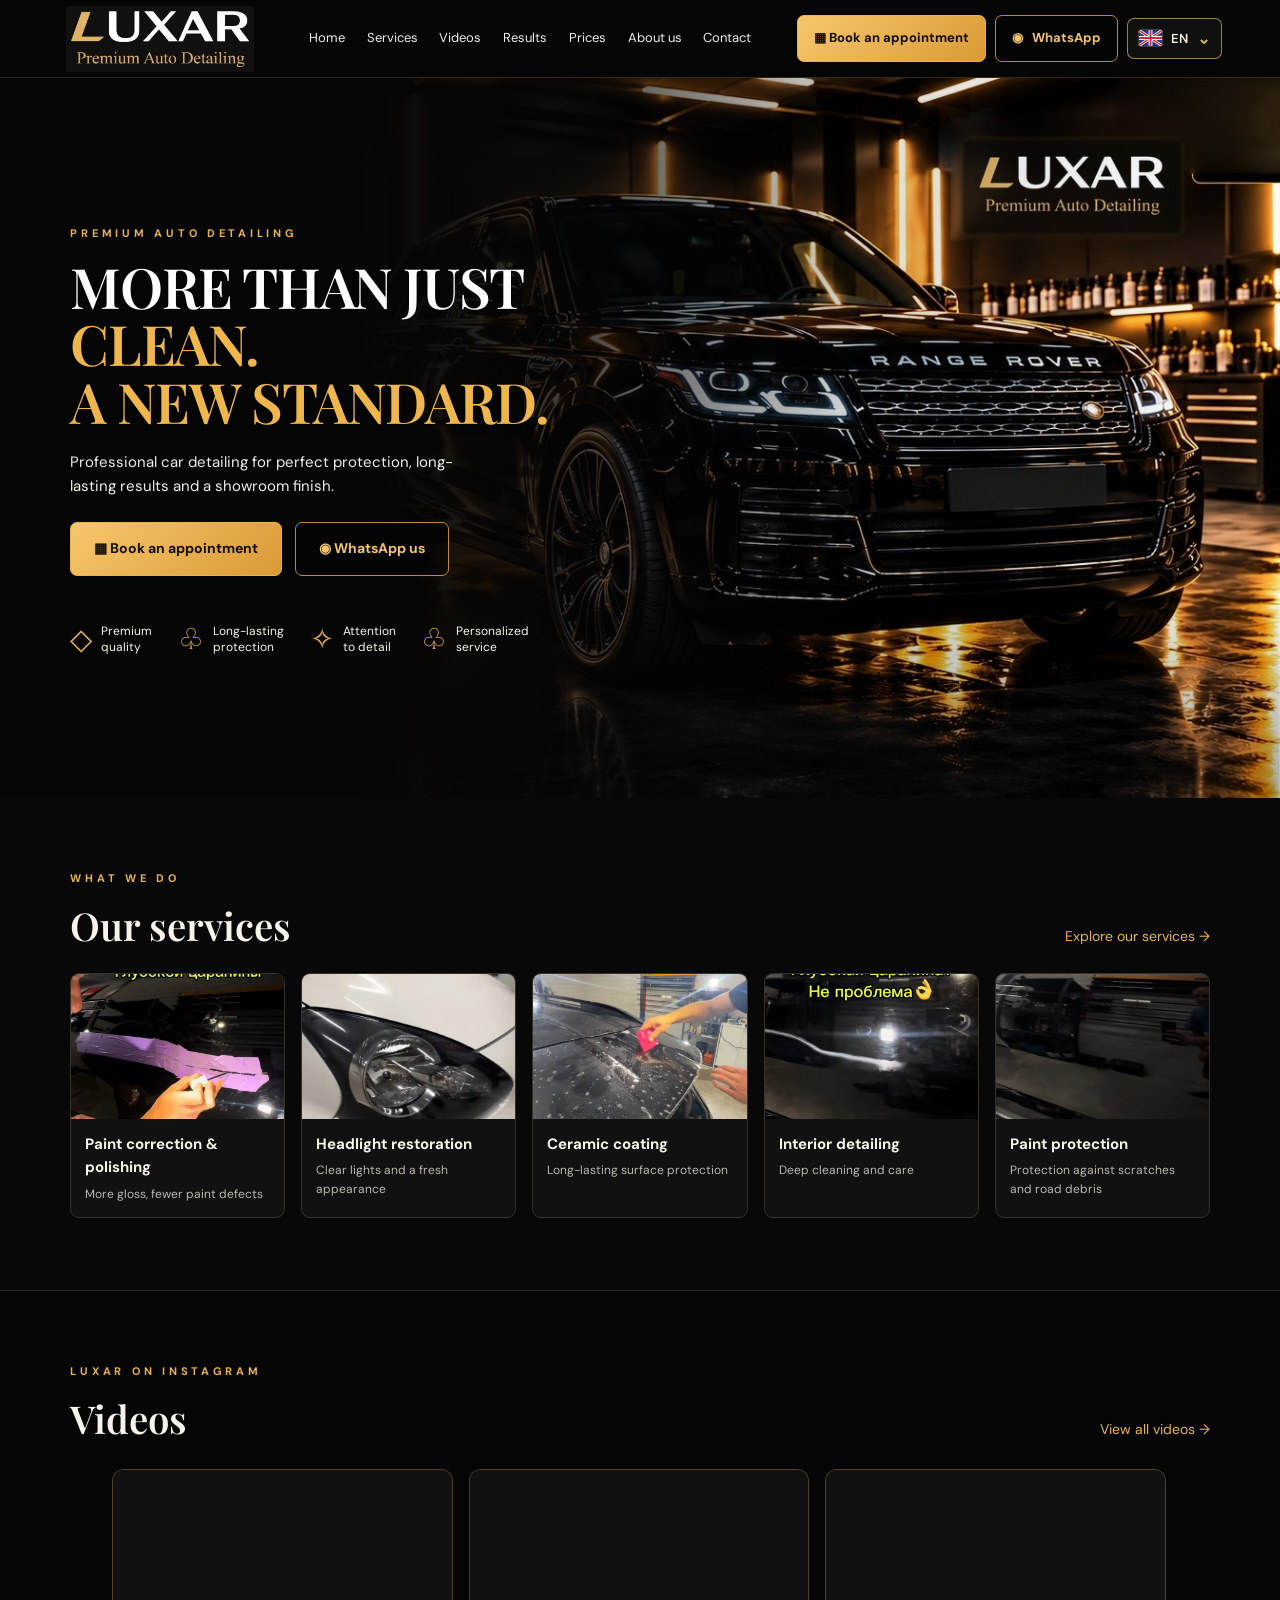
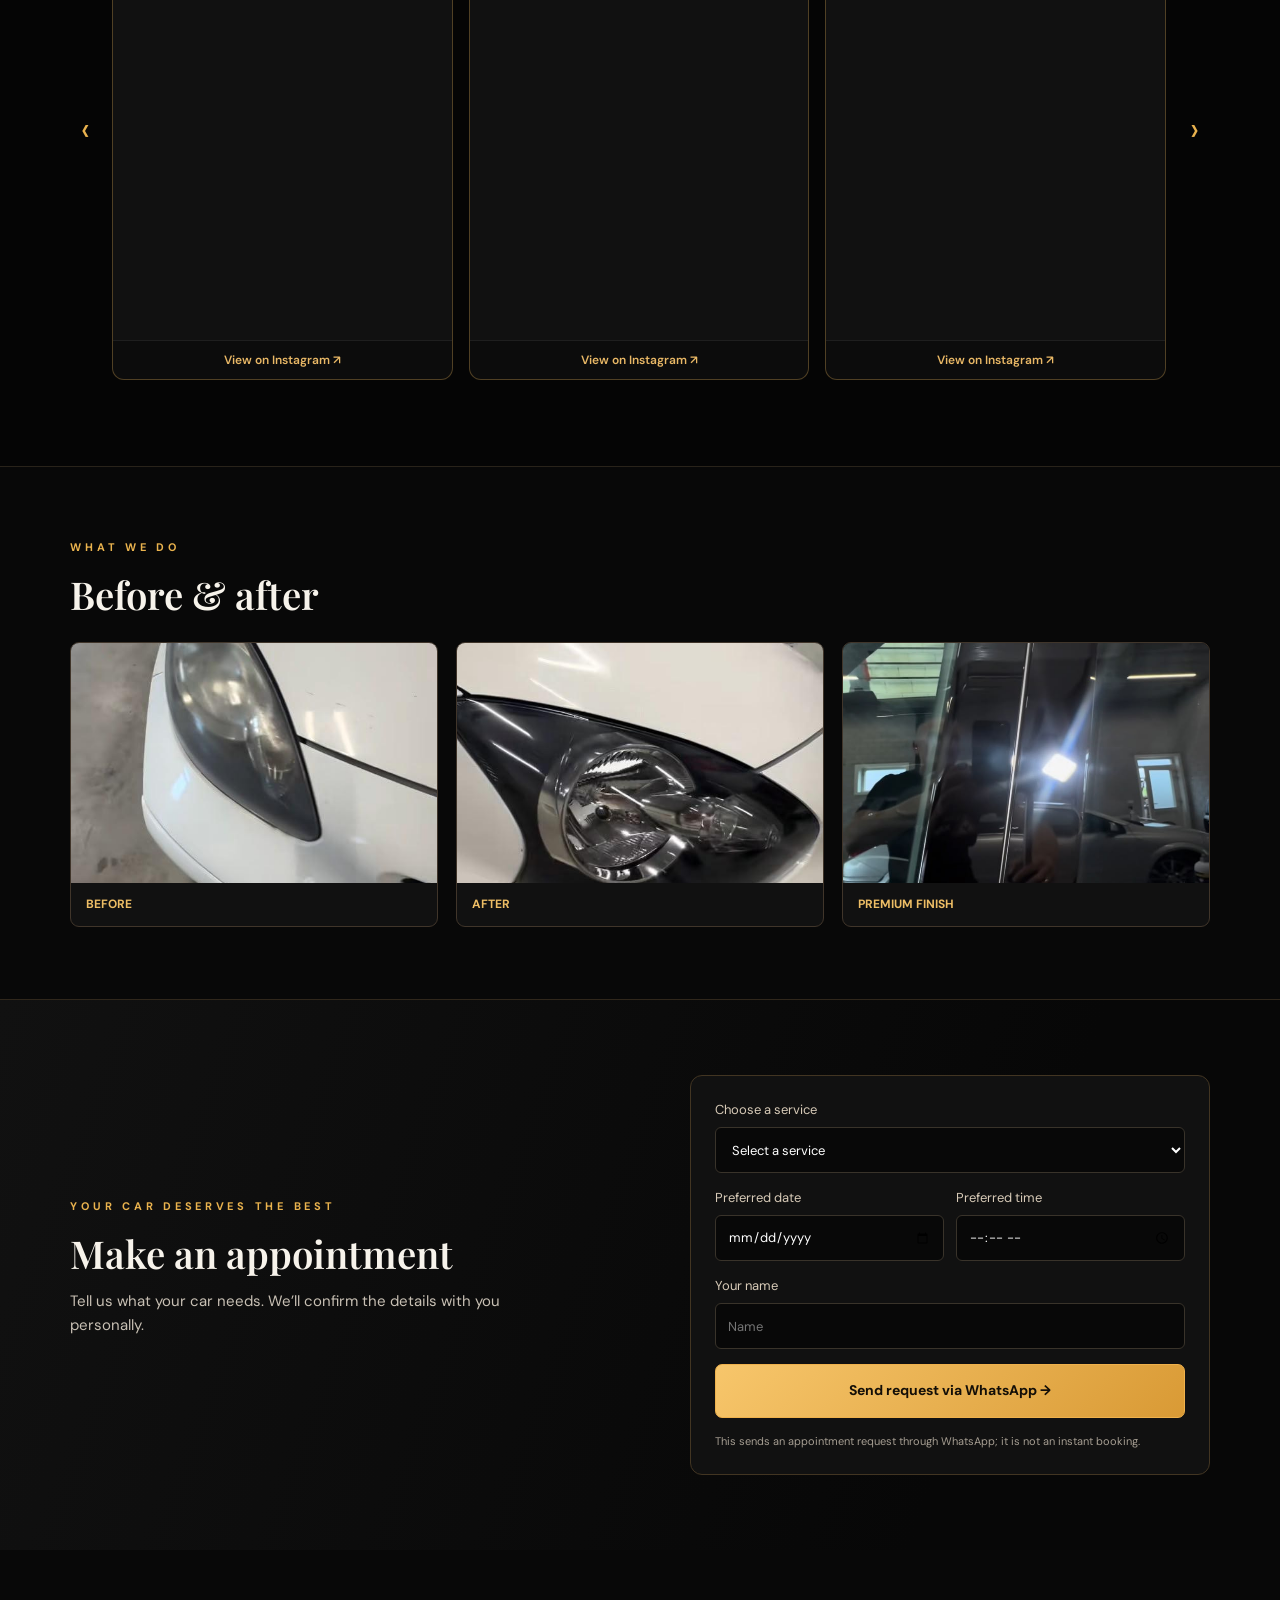
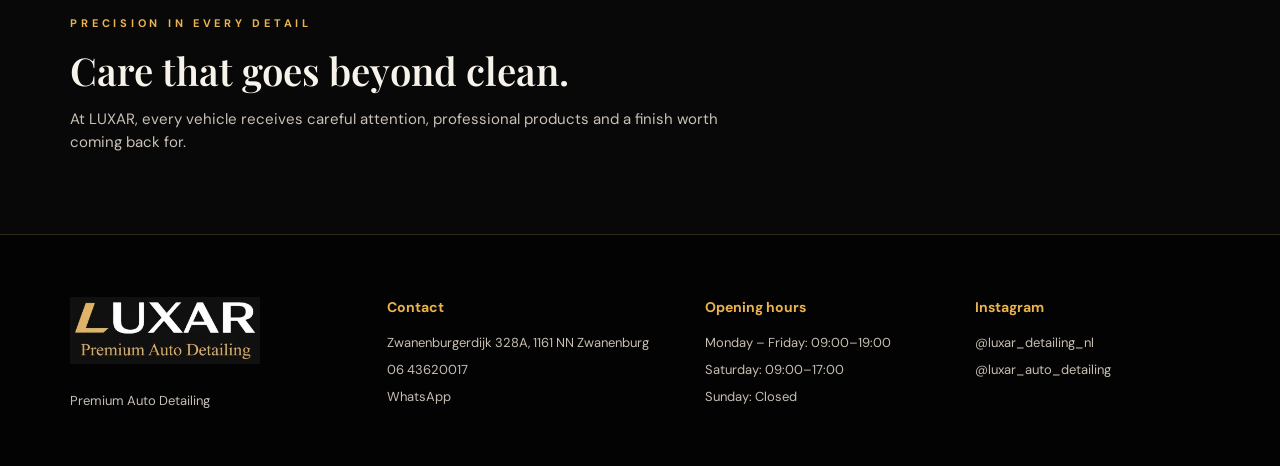
==== index.html @ 8d682be8 "Add files via upload" ====
<!doctype html>
<html lang="en">
<head>
<meta charset="utf-8"><meta name="viewport" content="width=device-width, initial-scale=1">
<meta name="theme-color" content="#050505">
<meta name="description" content="LUXAR Premium Auto Detailing — professional detailing in Zwanenburg, Netherlands.">
<title>LUXAR | Premium Auto Detailing</title>
<link rel="preconnect" href="https://fonts.googleapis.com"><link rel="preconnect" href="https://fonts.gstatic.com" crossorigin>
<link href="https://fonts.googleapis.com/css2?family=DM+Sans:wght@400;500;600;700&family=Playfair+Display:wght@500;600;700&display=swap" rel="stylesheet">
<link rel="stylesheet" href="styles.css">
</head>
<body>
<header class="header">
 <a class="brand" href="#home"><img src="assets/luxar-logo.jpg" alt="LUXAR Premium Auto Detailing"></a>
 <button class="menu-toggle" id="menuToggle" aria-label="Open navigation">☰</button>
 <nav id="mainNav">
  <a href="#home" data-i18n="navHome">Home</a><a href="#services" data-i18n="navServices">Services</a><a href="#videos" data-i18n="navVideos">Videos</a><a href="#results" data-i18n="navResults">Results</a><a href="prices.html" data-i18n="navPrices" aria-label="Open price list">Prices</a><a href="#about" data-i18n="navAbout">About us</a><a href="#contact" data-i18n="navContact">Contact</a>
 </nav>
 <div class="header-actions">
  <a class="btn gold" href="#booking" data-i18n="book">▦ &nbsp; Book an appointment</a>
  <a class="btn outline" href="https://wa.me/31643620017" target="_blank" rel="noopener">◉ &nbsp; WhatsApp</a>
  <div class="language-picker" id="languagePicker">
 <button class="language-current" id="languageCurrent" type="button" aria-expanded="false" aria-label="Choose language"><svg viewBox="0 0 24 16"><rect width="24" height="16" fill="#1b3f8b"/><path stroke="#fff" stroke-width="3" d="M0 0l24 16M24 0L0 16"/><path stroke="#d92535" stroke-width="1.4" d="M0 0l24 16M24 0L0 16"/><path fill="#fff" d="M10 0h4v16h-4zM0 6h24v4H0z"/><path fill="#d92535" d="M11 0h2v16h-2zM0 7h24v2H0z"/></svg><span>EN</span><span class="lang-chevron">⌄</span></button>
 <div class="language-menu" id="languageMenu" hidden>
<button type="button" class="language-option" data-lang="en"><svg viewBox="0 0 24 16"><rect width="24" height="16" fill="#1b3f8b"/><path stroke="#fff" stroke-width="3" d="M0 0l24 16M24 0L0 16"/><path stroke="#d92535" stroke-width="1.4" d="M0 0l24 16M24 0L0 16"/><path fill="#fff" d="M10 0h4v16h-4zM0 6h24v4H0z"/><path fill="#d92535" d="M11 0h2v16h-2zM0 7h24v2H0z"/></svg><span>English</span></button>
<button type="button" class="language-option" data-lang="ru"><svg viewBox="0 0 24 16"><rect width="24" height="5.34" fill="#fff"/><rect y="5.33" width="24" height="5.34" fill="#2454a6"/><rect y="10.66" width="24" height="5.34" fill="#d52b1e"/></svg><span>Русский</span></button>
<button type="button" class="language-option" data-lang="uk"><svg viewBox="0 0 24 16"><rect width="24" height="8" fill="#2876cf"/><rect y="8" width="24" height="8" fill="#f4d331"/></svg><span>Українська</span></button>
<button type="button" class="language-option" data-lang="nl"><svg viewBox="0 0 24 16"><rect width="24" height="5.34" fill="#ae1c28"/><rect y="5.33" width="24" height="5.34" fill="#fff"/><rect y="10.66" width="24" height="5.34" fill="#21468b"/></svg><span>Nederlands</span></button>
</div><select id="languageSelect" aria-label="Language" class="language-native" tabindex="-1"><option value="en">EN</option><option value="ru">RU</option><option value="uk">UA</option><option value="nl">NL</option></select></div>
 </div>
</header>
<main>
<section class="hero" id="home">
 <div class="hero-photo" aria-hidden="true"></div>
<div class="hero-content">
  <p class="eyebrow" data-i18n="eyebrow">PREMIUM AUTO DETAILING</p>
  <h1><span data-i18n="headline1">MORE THAN JUST</span><br><em data-i18n="headline2">CLEAN.</em><br><em data-i18n="headline3">A NEW STANDARD.</em></h1>
  <p class="intro" data-i18n="intro">Professional car detailing for perfect protection, long-lasting results and a showroom finish.</p>
  <div class="hero-buttons"><a class="btn gold large" href="#booking" data-i18n="book">▦ &nbsp; Book an appointment</a><a class="btn outline large" href="https://wa.me/31643620017" target="_blank" rel="noopener" data-i18n="whatsappUs">◉ &nbsp; WhatsApp us</a></div>
  <div class="benefits">
   <div><b>◇</b><span data-i18n="benefit1">Premium<br>quality</span></div><div><b>♧</b><span data-i18n="benefit2">Long-lasting<br>protection</span></div><div><b>✧</b><span data-i18n="benefit3">Attention<br>to detail</span></div><div><b>♧</b><span data-i18n="benefit4">Personalized<br>service</span></div>
  </div>
 </div>
</section>
<section class="section" id="services">
 <div class="section-heading"><div><p class="eyebrow" data-i18n="sectionLabel">WHAT WE DO</p><h2 data-i18n="servicesTitle">Our services</h2></div><a class="text-link" href="#booking" data-i18n="allServices">Explore our services →</a></div>
 <div class="service-grid">
  <article class="service-card"><img src="assets/work-photos/detailing-01.JPG" alt="Paint correction and polishing"><div><h3 data-i18n="svc1">Paint correction & polishing</h3><p data-i18n="svc1d">More gloss, fewer paint defects</p></div></article>
  <article class="service-card"><img src="assets/before-after/koplamp-na.JPG" alt="Headlight restoration"><div><h3 data-i18n="svc2">Headlight restoration</h3><p data-i18n="svc2d">Clear lights and a fresh appearance</p></div></article>
  <article class="service-card"><img src="assets/work-photos/detailing-02.JPG" alt="Ceramic coating"><div><h3 data-i18n="svc3">Ceramic coating</h3><p data-i18n="svc3d">Long-lasting surface protection</p></div></article>
  <article class="service-card"><img src="assets/work-photos/detailing-03.JPG" alt="Interior detailing"><div><h3 data-i18n="svc4">Interior detailing</h3><p data-i18n="svc4d">Deep cleaning and care</p></div></article>
  <article class="service-card"><img src="assets/work-photos/detailing-04.JPG" alt="Paint protection"><div><h3 data-i18n="svc5">Paint protection</h3><p data-i18n="svc5d">Protection against scratches and road debris</p></div></article>
 </div>
</section>
<section class="section dark-section" id="videos">
 <div class="section-heading"><div><p class="eyebrow">LUXAR ON INSTAGRAM</p><h2 data-i18n="videosTitle">Videos</h2></div><a class="text-link" href="https://www.instagram.com/luxar_detailing_nl/" target="_blank" rel="noopener" data-i18n="allVideos">View all videos →</a></div>
 <div class="reel-row instagram-reel-row">
  <button class="arrow prev" type="button" aria-label="Scroll videos left">‹</button>
  <div class="reel-track instagram-track" id="reelTrack">
   <article class="instagram-reel"><iframe src="https://www.instagram.com/reel/DfCxxf5MO6k/embed/" title="LUXAR Instagram Reel" loading="lazy" allowfullscreen scrolling="no" referrerpolicy="strict-origin-when-cross-origin"></iframe><a class="reel-open" aria-label="Open LUXAR Instagram Reel DfCxxf5MO6k" href="https://www.instagram.com/reel/DfCxxf5MO6k/" target="_blank" rel="noopener">View on Instagram ↗</a></article>
   <article class="instagram-reel"><iframe src="https://www.instagram.com/reel/DfAOgy_s7y8/embed/" title="LUXAR Instagram Reel" loading="lazy" allowfullscreen scrolling="no" referrerpolicy="strict-origin-when-cross-origin"></iframe><a class="reel-open" aria-label="Open LUXAR Instagram Reel DfAOgy_s7y8" href="https://www.instagram.com/reel/DfAOgy_s7y8/" target="_blank" rel="noopener">View on Instagram ↗</a></article>
   <article class="instagram-reel"><iframe src="https://www.instagram.com/reel/DZxHUaasYv6/embed/" title="LUXAR Instagram Reel" loading="lazy" allowfullscreen scrolling="no" referrerpolicy="strict-origin-when-cross-origin"></iframe><a class="reel-open" aria-label="Open LUXAR Instagram Reel DZxHUaasYv6" href="https://www.instagram.com/reel/DZxHUaasYv6/" target="_blank" rel="noopener">View on Instagram ↗</a></article>
   <article class="instagram-reel"><iframe src="https://www.instagram.com/reel/DY5Iu8PsPOu/embed/" title="LUXAR Instagram Reel" loading="lazy" allowfullscreen scrolling="no" referrerpolicy="strict-origin-when-cross-origin"></iframe><a class="reel-open" aria-label="Open LUXAR Instagram Reel DY5Iu8PsPOu" href="https://www.instagram.com/reel/DY5Iu8PsPOu/" target="_blank" rel="noopener">View on Instagram ↗</a></article>
   <article class="instagram-reel"><iframe src="https://www.instagram.com/reel/DXz-371su4Q/embed/" title="LUXAR Instagram Reel" loading="lazy" allowfullscreen scrolling="no" referrerpolicy="strict-origin-when-cross-origin"></iframe><a class="reel-open" aria-label="Open LUXAR Instagram Reel DXz-371su4Q" href="https://www.instagram.com/reel/DXz-371su4Q/" target="_blank" rel="noopener">View on Instagram ↗</a></article>
   <article class="instagram-reel"><iframe src="https://www.instagram.com/reel/DXSF1oTDOwk/embed/" title="LUXAR Instagram Reel" loading="lazy" allowfullscreen scrolling="no" referrerpolicy="strict-origin-when-cross-origin"></iframe><a class="reel-open" aria-label="Open LUXAR Instagram Reel DXSF1oTDOwk" href="https://www.instagram.com/reel/DXSF1oTDOwk/" target="_blank" rel="noopener">View on Instagram ↗</a></article>
  </div><button class="arrow next" type="button" aria-label="Scroll videos right">›</button>
 </div>
</section>
<section class="section" id="results">
 <div class="section-heading"><div><p class="eyebrow" data-i18n="sectionLabel">REAL WORK. REAL RESULTS.</p><h2 data-i18n="resultsTitle">Before & after</h2></div></div>
 <div class="results-grid"><figure><img src="assets/before-after/koplamp-voor.JPG" alt="Headlight before restoration"><figcaption data-i18n="before">Before</figcaption></figure><figure><img src="assets/before-after/koplamp-na.JPG" alt="Headlight after restoration"><figcaption data-i18n="after">After</figcaption></figure><figure><img src="assets/work-photos/detailing-05.JPG" alt="Detailing result"><figcaption data-i18n="finish">Premium finish</figcaption></figure></div>
</section>



<section class="booking-section" id="booking">
 <div class="booking-copy"><p class="eyebrow" data-i18n="bookingEyebrow">YOUR CAR DESERVES THE BEST</p><h2 data-i18n="bookingTitle">Make an appointment</h2><p data-i18n="bookingText">Tell us what your car needs. We’ll confirm the details with you personally.</p></div>
 <form id="bookingForm">
  <label><span data-i18n="serviceLabel">Choose a service</span><select name="service"><option value="" data-i18n="chooseService">Select a service</option><option>Paint correction & polishing</option><option>Headlight restoration</option><option>Ceramic coating</option><option>Interior detailing</option><option>Paint protection</option></select></label>
  <div class="form-row"><label><span data-i18n="dateLabel">Preferred date</span><input type="date" name="date"></label><label><span data-i18n="timeLabel">Preferred time</span><input type="time" name="time"></label></div>
  <label><span data-i18n="nameLabel">Your name</span><input type="text" name="name" placeholder="Name"></label>
  <button class="btn gold large" type="submit" data-i18n="sendWhatsApp">Send request via WhatsApp →</button>
  <small data-i18n="bookingNote">This sends an appointment request through WhatsApp; it is not an instant booking.</small>
 </form>
</section>
<section class="section about-section" id="about"><p class="eyebrow" data-i18n="aboutEyebrow">PRECISION IN EVERY DETAIL</p><h2 data-i18n="aboutTitle">Care that goes beyond clean.</h2><p data-i18n="aboutText">At LUXAR, every vehicle receives careful attention, professional products and a finish worth coming back for.</p></section>
</main>
<footer id="contact"><div><img src="assets/luxar-logo.jpg" alt="LUXAR"><p>Premium Auto Detailing</p></div><div><h3 data-i18n="contactTitle">Contact</h3><p>Zwanenburgerdijk 328A, 1161 NN Zwanenburg</p><p><a href="tel:+31643620017">06 43620017</a></p><p><a href="https://wa.me/31643620017">WhatsApp</a></p></div><div><h3 data-i18n="hoursTitle">Opening hours</h3><p data-i18n="hoursWeek">Monday – Friday: 09:00–19:00</p><p data-i18n="hoursSat">Saturday: 09:00–17:00</p><p data-i18n="hoursSun">Sunday: Closed</p></div><div><h3>Instagram</h3><p><a href="https://www.instagram.com/luxar_detailing_nl/" target="_blank">@luxar_detailing_nl</a></p><p><a href="https://www.tiktok.com/@luxar_auto_detailing" target="_blank">@luxar_auto_detailing</a></p></div></footer>
<script src="script.js"></script>
</body></html>
---- styles.css ----
*{box-sizing:border-box}html{scroll-behavior:smooth;scroll-padding-top:90px}body{margin:0;background:#050505;color:#f7f3eb;font:15px/1.55 "DM Sans",Arial,sans-serif}a{color:inherit;text-decoration:none}button,input,select{font:inherit}.header{height:78px;padding:0 clamp(18px,4.5vw,72px);display:flex;align-items:center;gap:clamp(14px,2vw,30px);background:#050505;border-bottom:1px solid rgba(227,174,84,.2);position:sticky;top:0;z-index:20}.brand{width:205px;height:66px;display:flex;align-items:center;flex-shrink:0}.brand img{width:100%;height:100%;object-fit:contain}.header nav{display:flex;align-items:center;justify-content:center;gap:clamp(12px,1.7vw,28px);flex:1}.header nav a{font-size:13px;white-space:nowrap;color:#eee}.header nav a:hover{color:#efb64d}.header-actions{display:flex;align-items:center;gap:9px;flex-shrink:0}.header-actions select{height:42px;border:1px solid #8f6b36;border-radius:6px;background:#0b0b0b;color:#fff;padding:0 8px}.btn{display:inline-flex;align-items:center;justify-content:center;gap:7px;border-radius:7px;padding:12px 16px;font-weight:700;font-size:13px;white-space:nowrap;border:1px solid #c58d34}.gold{background:linear-gradient(135deg,#f7c66b,#d99a35);color:#130e07;border-color:#efb14c}.outline{background:rgba(4,4,4,.52);color:#f4c36b;border-color:#c08a35}.btn:hover{filter:brightness(1.12)}.menu-toggle{display:none;background:#101010;color:#eeb650;border:1px solid #8f6b36;border-radius:6px;padding:7px 11px}.hero{position:relative;min-height:min(720px,calc(100vh - 78px));height:690px;display:flex;align-items:center;overflow:hidden;background:#050505;padding:0 clamp(25px,5.5vw,90px);isolation:isolate}.hero-photo{position:absolute;z-index:-1;right:0;top:0;width:72%;height:100%;background-image:linear-gradient(90deg,#050505 0%,rgba(5,5,5,.96) 8%,rgba(5,5,5,.72) 25%,rgba(5,5,5,.12) 55%,transparent 100%),linear-gradient(0deg,rgba(0,0,0,.35),transparent 32%),url("assets/luxar-showroom-background.jpg");background-size:cover;background-position:center 48%}.hero-content{width:min(51%,670px);padding:55px 0 48px}.eyebrow{font-size:11px;letter-spacing:.34em;color:#eab34e;font-weight:700;margin:0 0 16px}.hero h1{font:600 clamp(42px,4.35vw,72px)/1.04 "Playfair Display",Georgia,serif;letter-spacing:-.025em;margin:0 0 20px;color:#fff}.hero h1 em{font-style:normal;color:#efb64d}.intro{font-size:clamp(15px,1.15vw,18px);max-width:420px;line-height:1.55;color:#f2eee7;margin:0 0 24px}.hero-buttons{display:flex;gap:13px;flex-wrap:wrap}.large{min-height:54px;padding:0 23px;font-size:14px}.benefits{display:flex;align-items:center;gap:clamp(13px,2vw,28px);margin-top:45px;max-width:670px}.benefits>div{display:flex;align-items:center;gap:9px;font-size:12px;line-height:1.3}.benefits b{font-size:29px;color:#eab34e;font-weight:400}.section{padding:72px clamp(22px,5.5vw,90px);background:#080808}.dark-section{background:#050505;border-top:1px solid #29231a;border-bottom:1px solid #29231a}.section-heading{display:flex;align-items:end;justify-content:space-between;gap:20px;margin-bottom:26px}.section-heading h2,.booking-copy h2,.about-section h2{font:600 clamp(30px,3vw,44px)/1.15 "Playfair Display",Georgia,serif;margin:0}.text-link{color:#e9b24e;font-size:14px}.service-grid{display:grid;grid-template-columns:repeat(5,minmax(0,1fr));gap:16px}.service-card{background:#111;border:1px solid #34302a;border-radius:9px;overflow:hidden}.service-card img{width:100%;height:145px;object-fit:cover;display:block}.service-card div{padding:14px}.service-card h3{font-size:15px;margin:0 0 5px}.service-card p{font-size:12px;color:#bcb7ae;margin:0}.reel-row{display:flex;align-items:center;gap:12px}.reel-track{display:grid;grid-auto-flow:column;grid-auto-columns:calc((100% - 32px)/3);gap:16px;overflow-x:auto;scroll-snap-type:x mandatory;scrollbar-width:none;flex:1}.reel-track::-webkit-scrollbar{display:none}.reel{height:225px;border:1px solid #55442a;border-radius:10px;background:radial-gradient(circle at 65% 30%,#4b341b,#14100c 58%,#080808);display:flex;flex-direction:column;align-items:center;justify-content:center;gap:14px;scroll-snap-align:start}.reel span{width:54px;height:54px;border:2px solid #f2bf62;border-radius:50%;display:grid;place-items:center;color:#f2bf62;font-size:20px;padding-left:3px}.reel b{font-size:13px}.arrow{border:0;background:none;color:#e9b24e;font-size:34px;cursor:pointer}.results-grid{display:grid;grid-template-columns:repeat(3,1fr);gap:18px}.results-grid figure{margin:0;position:relative;border:1px solid #40352a;border-radius:9px;overflow:hidden;background:#111}.results-grid img{width:100%;height:240px;object-fit:cover;display:block}.results-grid figcaption{padding:12px 15px;color:#edbd65;font-weight:700;text-transform:uppercase;font-size:12px}.booking-section{padding:75px clamp(22px,5.5vw,90px);display:grid;grid-template-columns:1fr minmax(360px,520px);gap:50px;background:linear-gradient(110deg,#111 0%,#070707 75%);border-top:1px solid #30271b}.booking-copy{align-self:center}.booking-copy p:not(.eyebrow){color:#c8c0b4;max-width:430px}.booking-section form{background:#111;border:1px solid #423522;border-radius:12px;padding:24px;display:grid;gap:15px}.booking-section label{display:grid;gap:7px;color:#d8cbb8;font-size:13px}.booking-section input,.booking-section select{width:100%;height:46px;background:#080808;border:1px solid #39332a;border-radius:6px;color:#fff;padding:0 12px}.form-row{display:grid;grid-template-columns:1fr 1fr;gap:12px}.booking-section small{color:#a69e92;font-size:11px}.about-section{padding-top:65px;padding-bottom:65px}.about-section>p:last-child{max-width:650px;color:#c9c1b6}footer{padding:48px clamp(22px,5.5vw,90px);display:grid;grid-template-columns:1.2fr 1.2fr 1fr 1fr;gap:35px;background:#030303;border-top:1px solid #30271b;color:#c7bfb2;font-size:13px}footer img{width:190px;height:95px;object-fit:contain}footer h3{color:#eab34e;font-size:14px}footer p{margin:7px 0}footer a:hover{color:#efbd61}
@media(max-width:1150px){.header{padding:0 16px;gap:12px}.brand{width:155px}.header nav{gap:10px}.header nav a{font-size:11px}.header-actions .btn{padding:10px;font-size:11px}.service-grid{grid-template-columns:repeat(3,1fr)}}
@media(max-width:820px){.header{height:70px;justify-content:space-between}.brand{width:160px;height:60px}.menu-toggle{display:block}.header nav{display:none;position:absolute;top:70px;left:0;right:0;background:#080808;padding:18px 22px;flex-direction:column;align-items:flex-start;border-bottom:1px solid #6b502c}.header nav.open{display:flex}.header nav a{font-size:15px}.header-actions .btn{display:none}.hero{height:auto;min-height:760px;align-items:flex-end;padding:0 24px}.hero-photo{width:100%;background-position:58% top;background-image:linear-gradient(0deg,#050505 0%,rgba(5,5,5,.96) 33%,rgba(5,5,5,.48) 61%,rgba(5,5,5,.04) 100%),url("assets/luxar-showroom-background.jpg")}.hero-content{width:100%;padding:350px 0 35px}.hero h1{font-size:clamp(39px,8vw,58px)}.benefits{display:grid;grid-template-columns:repeat(2,1fr);gap:16px;margin-top:28px}.service-grid{grid-template-columns:repeat(2,1fr)}.reel-track{grid-auto-columns:calc((100% - 16px)/2)}.booking-section{grid-template-columns:1fr;gap:25px}footer{grid-template-columns:repeat(2,1fr)}}
@media(max-width:520px){.hero{min-height:760px;padding:0 18px}.hero-content{padding-top:325px}.hero-buttons{display:grid;grid-template-columns:1fr}.hero-buttons .btn{width:100%}.benefits{gap:13px}.benefits>div{font-size:11px}.section{padding:52px 18px}.section-heading{align-items:start}.service-grid{grid-template-columns:1fr 1fr;gap:10px}.service-card img{height:115px}.service-card div{padding:10px}.service-card h3{font-size:13px}.reel-track{grid-auto-columns:85%}.reel{height:200px}.results-grid{grid-template-columns:1fr}.results-grid img{height:220px}.booking-section{padding:50px 18px}.form-row{grid-template-columns:1fr}footer{grid-template-columns:1fr;gap:20px}}

/* Premium price list */
.pricing-section{background:linear-gradient(180deg,#090909 0%,#11100e 100%);border-top:1px solid rgba(211,164,82,.22);border-bottom:1px solid rgba(211,164,82,.22)}
.price-intro{max-width:620px;color:#aaa;margin-top:12px;line-height:1.6}
.price-layout{display:grid;grid-template-columns:1.12fr 1fr;gap:22px;margin-top:34px}
.price-card{position:relative;background:linear-gradient(145deg,#1b1a18,#101010);border:1px solid rgba(213,170,99,.28);border-radius:14px;padding:26px;box-shadow:0 14px 38px rgba(0,0,0,.2)}
.price-card:before{content:"";position:absolute;left:18px;right:18px;top:0;height:1px;background:linear-gradient(90deg,transparent,#d9a64d,transparent)}
.price-card-head{display:flex;align-items:center;gap:15px;padding-bottom:18px;border-bottom:1px solid rgba(255,255,255,.1)}
.price-icon{display:inline-flex;align-items:center;justify-content:center;width:42px;height:42px;border:1px solid #bd8d43;border-radius:50%;color:#e9b65f;font-size:23px;flex:0 0 auto}
.price-card .eyebrow{font-size:10px;letter-spacing:.2em;color:#d9ad66;margin:0 0 7px}
.price-card h3{font-family:'Playfair Display',Georgia,serif;font-size:24px;color:#fff;margin:0}
.polish-columns{display:grid;grid-template-columns:1fr 1fr;gap:15px;padding-top:20px}
.polish-step{padding:16px 14px;border-radius:10px;background:#111;border:1px solid rgba(255,255,255,.09)}
.polish-step h4{font-size:16px;color:#f1c578;margin:0 0 6px}
.step-note{font-size:12px;line-height:1.45;color:#9d9a94;min-height:36px;margin:0 0 12px}
.featured-step{background:linear-gradient(145deg,rgba(151,104,42,.17),#111);border-color:rgba(215,169,90,.38)}
.price-line,.duration-line{display:flex;justify-content:space-between;align-items:center;gap:12px;padding:11px 0;border-top:1px solid rgba(255,255,255,.08);font-size:14px;color:#ddd}
.price-line strong,.duration-line strong{color:#f1c578;font-size:17px;white-space:nowrap}
.price-side-grid{display:grid;grid-template-columns:1fr 1fr;gap:15px}
.compact-price{padding:21px;min-height:185px}
.compact-price h3,.ceramic-card h3{margin:8px 0 13px;font-size:21px}
.compact-price p:not(.eyebrow){font-size:13px;color:#a9a59d;line-height:1.5;margin:10px 0 0}
.price-value,.price-from{display:block;color:#f2c474;font-size:25px;font-weight:700;margin-top:12px}
.price-from{font-size:21px}
.ceramic-card{grid-row:span 2;padding:21px}
.ceramic-card .duration-line{padding:13px 0}
.price-footnote{font-size:12px;color:#918d85;margin:18px 0 0}
@media(max-width:900px){.price-layout{grid-template-columns:1fr}.price-side-grid{grid-template-columns:repeat(2,minmax(0,1fr))}}
@media(max-width:560px){.price-card{padding:19px}.polish-columns{grid-template-columns:1fr}.step-note{min-height:0}.price-side-grid{grid-template-columns:1fr}.ceramic-card{grid-row:auto}.compact-price{min-height:0}}

/* Window tint price catalogue */
.tint-card{grid-column:1/-1;padding:26px}
.tint-card .price-card-head{margin-bottom:18px}
.tint-intro{color:#aaa;font-size:14px;margin:0 0 18px}
.tint-grid{display:grid;grid-template-columns:repeat(3,minmax(0,1fr));gap:10px}
.tint-item{display:flex;align-items:center;gap:12px;min-width:0;padding:14px 15px;border:1px solid rgba(255,255,255,.09);border-radius:9px;background:linear-gradient(110deg,#181715,#111);transition:border-color .2s,transform .2s}
.tint-item:hover{border-color:rgba(224,177,99,.55);transform:translateY(-2px)}
.tint-item .car-mark{display:flex;align-items:center;justify-content:center;width:36px;height:36px;border-radius:50%;border:1px solid rgba(220,174,97,.38);color:#e7b768;font-size:24px;flex:0 0 auto}
.tint-item div{display:flex;flex-direction:column;gap:4px;min-width:0}
.tint-item b{font-size:14px;color:#f4f0e8;font-weight:600}
.tint-item small{font-size:11px;color:#999}
.tint-item strong{margin-left:auto;color:#efbd70;font-size:15px;white-space:nowrap}
@media(max-width:760px){.tint-grid{grid-template-columns:repeat(2,minmax(0,1fr))}.tint-card{grid-column:auto}}
@media(max-width:480px){.tint-grid{grid-template-columns:1fr}.tint-item{padding:13px}}

/* Final refinements: original logo overlay, language flags and Instagram carousel */
.hero-wall-logo{position:absolute;z-index:2;top:7.5%;right:7.5%;width:clamp(125px,15vw,205px);height:auto;object-fit:contain;mix-blend-mode:screen;opacity:.98;pointer-events:none}
.header-actions #languageSelect{min-width:136px;padding:10px 28px 10px 11px;border:1px solid rgba(218,174,99,.72);border-radius:7px;background:#10100f;color:#f6f0e5;font:600 13px 'DM Sans',sans-serif;cursor:pointer}
.header-actions #languageSelect option{background:#111;color:#f6f0e5}
.instagram-reel-row{align-items:center}
.instagram-track{display:grid;grid-auto-flow:column;grid-auto-columns:calc((100% - 32px)/3);gap:16px;overflow-x:auto;scroll-snap-type:x mandatory;scrollbar-width:none;flex:1;align-items:start;padding:2px 1px 14px}
.instagram-track::-webkit-scrollbar{display:none}
.instagram-reel{min-width:0;scroll-snap-align:start;border:1px solid rgba(211,164,82,.34);border-radius:12px;overflow:hidden;background:#0c0c0c}
.instagram-reel iframe{display:block;width:100%;height:470px;border:0;background:#0c0c0c}
.reel-open{display:block;padding:10px 12px;color:#e9b866;text-decoration:none;font-size:12px;border-top:1px solid rgba(255,255,255,.08)}
.reel-open:hover{color:#fff}
@media(max-width:900px){.hero-wall-logo{right:5%;top:7%;width:145px}.instagram-track{grid-auto-columns:calc((100% - 16px)/2)}.instagram-reel iframe{height:470px}}
@media(max-width:600px){.hero-wall-logo{right:5%;top:5%;width:105px}.header-actions #languageSelect{min-width:100px;padding:8px 20px 8px 7px;font-size:11px}.instagram-track{grid-auto-columns:82%;gap:12px}.instagram-reel iframe{height:490px}}

/* Revision: standalone price page, proper vehicle silhouettes and reliable flag picker */
.hero-wall-logo{top:16%;right:8.5%;width:clamp(150px,17vw,225px);max-height:125px;object-fit:contain;mix-blend-mode:screen;opacity:1;filter:none}
.language-picker{position:relative;display:inline-flex;align-items:center}
.language-current{display:flex;align-items:center;gap:9px;min-width:82px;padding:9px 11px;border:1px solid rgba(218,174,99,.72);border-radius:7px;background:#10100f;color:#f6f0e5;font:600 13px 'DM Sans',sans-serif;cursor:pointer}
.language-current svg,.language-option svg{width:23px;height:16px;display:block;border-radius:2px;box-shadow:0 0 0 1px rgba(255,255,255,.2)}
.lang-chevron{margin-left:auto;color:#d9ad66;font-size:16px}
.language-menu{position:absolute;z-index:30;right:0;top:calc(100% + 8px);min-width:158px;padding:6px;background:#111;border:1px solid rgba(218,174,99,.5);border-radius:9px;box-shadow:0 12px 30px #000a}
.language-menu[hidden]{display:none}
.language-option{width:100%;display:flex;align-items:center;gap:10px;padding:10px;border:0;border-radius:6px;background:transparent;color:#f6f0e5;text-align:left;font:500 13px 'DM Sans',sans-serif;cursor:pointer}
.language-option:hover{background:#29231a;color:#f1c578}
.language-native{position:absolute!important;width:1px!important;height:1px!important;opacity:0!important;pointer-events:none!important;overflow:hidden!important}
.prices-page-main{padding-top:34px;min-height:70vh}
.prices-page-main .pricing-section{max-width:1440px;margin:0 auto;border:0;background:transparent}
.prices-back{max-width:1440px;margin:0 auto;padding:0 28px 45px}
.site-footer{display:flex;justify-content:space-between;gap:20px;padding:22px clamp(25px,5vw,80px);border-top:1px solid rgba(218,174,99,.22);color:#aaa;font-size:12px}
.site-footer a{color:#e8b75e;text-decoration:none}
.tint-item .car-mark{width:58px;height:38px;border:0;border-radius:0;background:transparent;flex:0 0 58px}
.car-mark svg{width:58px;height:34px;overflow:visible;fill:#d9ad66;stroke:#f4d28e;stroke-width:.7}
.car-mark svg .window{fill:#171717;stroke:#e3bd7b;stroke-width:1}
.car-mark svg circle{fill:#080808;stroke:#d9ad66;stroke-width:2}
.tint-item strong{font-size:14px;white-space:nowrap}
@media(max-width:600px){.hero-wall-logo{top:11%;right:5%;width:clamp(110px,28vw,155px)}.language-current{min-width:70px;padding:8px}.language-current svg{width:20px}.prices-page-main{padding-top:16px}.prices-back{padding:0 18px 30px}.site-footer{padding:18px;flex-wrap:wrap}.tint-item{gap:8px}.tint-item .car-mark{width:48px;flex-basis:48px}.car-mark svg{width:48px}.tint-item strong{font-size:12px}}

/* LUXAR final polish — preserve the existing layout and original logo artwork */
.hero-wall-logo{
  position:absolute; z-index:3; top:8.5%; right:6.5%;
  width:clamp(155px,17vw,225px); height:auto; object-fit:contain;
  mix-blend-mode:normal; opacity:1; pointer-events:none;
  filter:drop-shadow(0 2px 8px rgba(0,0,0,.55));
}
.tint-grid{grid-template-columns:repeat(2,minmax(0,1fr));gap:12px}
.tint-item{display:grid;grid-template-columns:64px minmax(0,1fr) auto;align-items:center;gap:9px;padding:13px 12px}
.tint-item .car-mark{
  display:flex;align-items:center;justify-content:center;
  width:64px;height:36px;flex:0 0 64px;
  border:0;border-radius:0;background:transparent;color:inherit;
}
.tint-item .car-mark svg{display:block;width:64px;height:36px;overflow:visible;fill:#d9ad66;stroke:#f4d28e;stroke-width:.7}
.tint-item .car-mark svg .window{fill:#171717;stroke:#e3bd7b;stroke-width:1}
.tint-item .car-mark svg circle{fill:#080808;stroke:#d9ad66;stroke-width:2}
.tint-item b{font-size:13px;line-height:1.25}
.tint-item small{font-size:10px;line-height:1.25}
.tint-item strong{font-size:13px;margin-left:0}
.instagram-reel-row{position:relative;gap:12px}
.instagram-track{grid-auto-columns:calc((100% - 32px)/3);gap:16px;min-width:0}
.instagram-reel{display:flex;flex-direction:column}
.instagram-reel iframe{width:100%;height:clamp(350px,42vw,470px);display:block;background:#111}
.reel-open{min-height:38px;text-align:center;font-weight:600}
.instagram-reel-row .arrow{flex:0 0 30px;z-index:2}
@media(max-width:900px){
 .hero-wall-logo{top:8%;right:5%;width:clamp(125px,20vw,175px)}
 .tint-grid{grid-template-columns:repeat(2,minmax(0,1fr))}
 .instagram-track{grid-auto-columns:calc((100% - 16px)/2)}
}
@media(max-width:600px){
 .hero-wall-logo{top:7%;right:4%;width:clamp(105px,27vw,145px)}
 .tint-grid{grid-template-columns:1fr}
 .tint-item{grid-template-columns:58px minmax(0,1fr) auto;padding:12px 10px}
 .tint-item .car-mark{width:58px;flex-basis:58px}
 .tint-item .car-mark svg{width:58px}
 .instagram-track{grid-auto-columns:82%;gap:12px}
 .instagram-reel iframe{height:430px}
}

/* LUXAR quality corrections: readable price rows and refined vehicle silhouettes */
.hero-wall-logo{display:none!important}
/* The original LUXAR artwork is baked into the showroom background at the blurred wall position. */
.tint-grid{grid-template-columns:repeat(3,minmax(0,1fr));gap:12px}
.tint-item{display:grid;grid-template-columns:76px minmax(0,1fr) auto;align-items:center;gap:12px;min-height:82px;padding:12px 13px}
.tint-item .car-mark{width:76px;height:48px;display:flex;align-items:center;justify-content:center;flex:0 0 76px;border:0;border-radius:0;background:transparent}
.tint-item .car-mark svg{width:76px;height:46px;overflow:visible}
.tint-item .car-mark .body{fill:#c99a50;stroke:#f0ca83;stroke-width:1.1;stroke-linejoin:round}
.tint-item .car-mark .glass{fill:#151515;stroke:#f2d39c;stroke-width:1}
.tint-item .car-mark .wheel{fill:#090909;stroke:#e7bd75;stroke-width:1.5}
.tint-item>div{min-width:0;display:flex;flex-direction:column;gap:4px}
.tint-item b{font-size:13px;line-height:1.2;white-space:normal;overflow-wrap:anywhere}
.tint-item small{font-size:10px;line-height:1.25;white-space:normal}
.tint-item strong{margin-left:0;justify-self:end;font-size:14px;white-space:nowrap;align-self:center}
.polish-columns{grid-template-columns:repeat(2,minmax(0,1fr));align-items:stretch;gap:16px}
.polish-step{min-width:0}
.polish-step h4{line-height:1.3;overflow-wrap:anywhere}
.step-note{min-height:0;max-width:100%;overflow-wrap:anywhere}
.price-line{display:grid;grid-template-columns:minmax(0,1fr) auto;align-items:center;column-gap:10px;min-height:43px}
.price-line>span{min-width:0;white-space:normal;overflow-wrap:anywhere;line-height:1.25}
.price-line>strong{justify-self:end;white-space:nowrap;font-size:16px}
@media(max-width:1100px){
 .tint-grid{grid-template-columns:repeat(2,minmax(0,1fr))}
 .polish-columns{grid-template-columns:1fr}
}
@media(max-width:600px){
 .tint-grid{grid-template-columns:1fr}
 .tint-item{grid-template-columns:66px minmax(0,1fr) auto;gap:9px;padding:11px}
 .tint-item .car-mark{width:66px;flex-basis:66px}
 .tint-item .car-mark svg{width:66px}
 .tint-item b{font-size:13px}
 .tint-item strong{font-size:13px}
 .polish-columns{grid-template-columns:1fr}
 .price-line{grid-template-columns:minmax(0,1fr) auto}
}
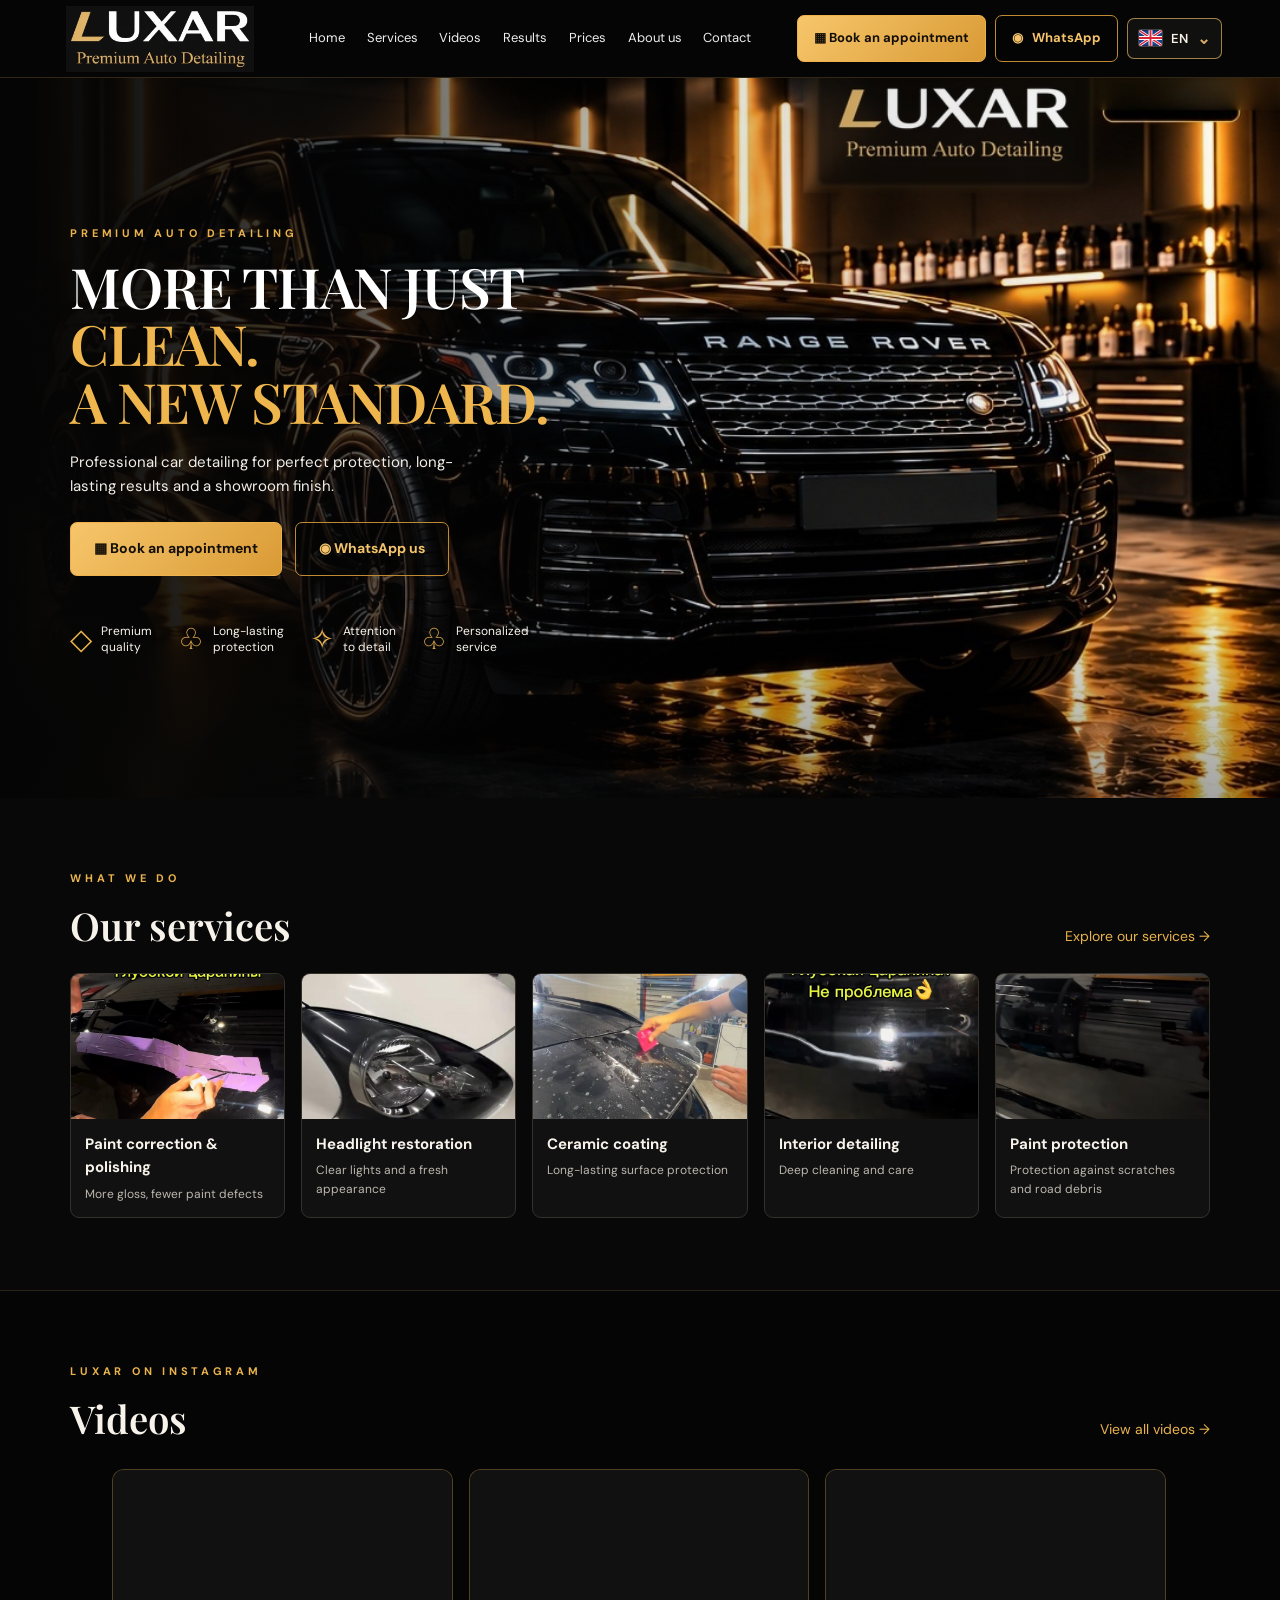
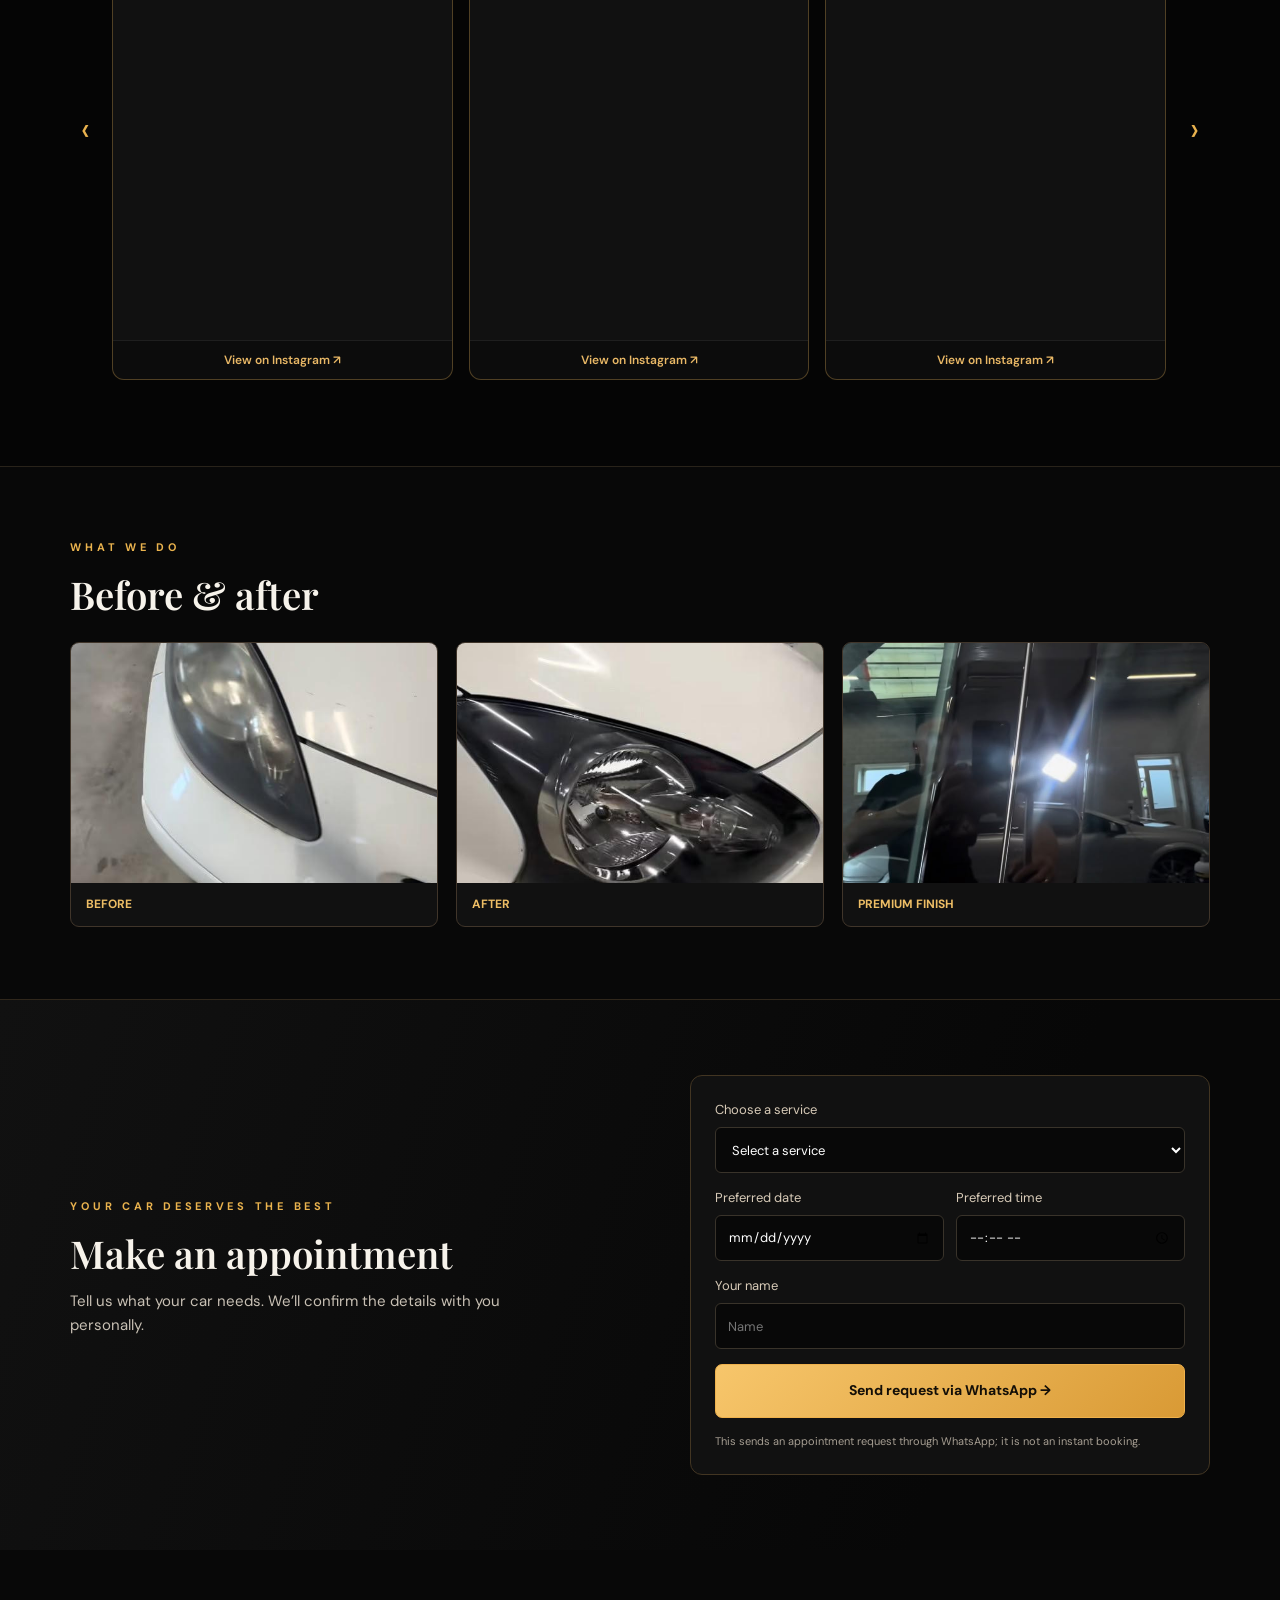
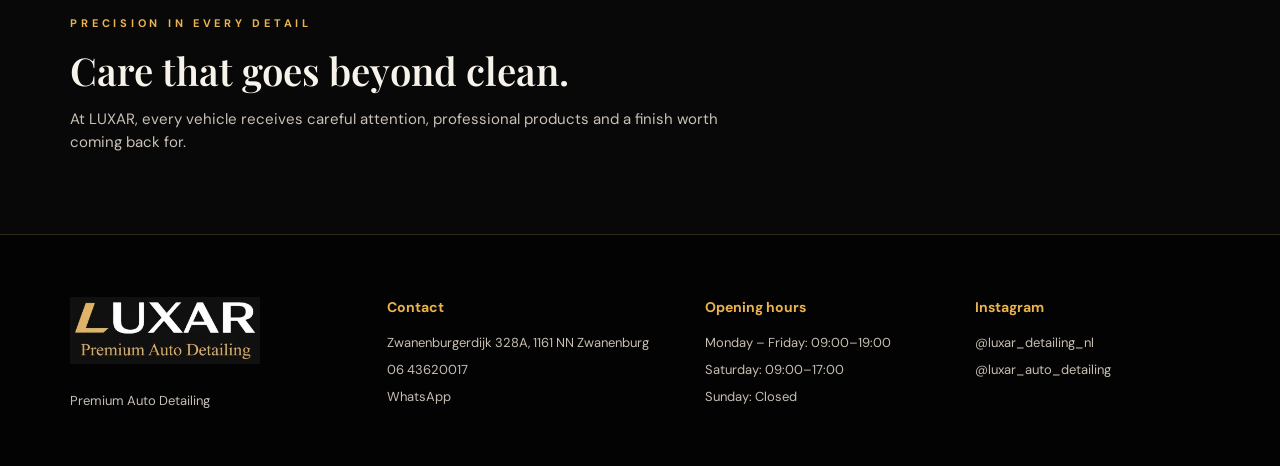
==== commit e87b3450: "Add files via upload" ====
--- a/index.html
+++ b/index.html
@@ -7,6 +7,218 @@
 <title>LUXAR | Premium Auto Detailing</title>
 <link rel="preconnect" href="https://fonts.googleapis.com"><link rel="preconnect" href="https://fonts.gstatic.com" crossorigin>
 <link href="https://fonts.googleapis.com/css2?family=DM+Sans:wght@400;500;600;700&family=Playfair+Display:wght@500;600;700&display=swap" rel="stylesheet">
+<style id="luxar-inline-styles-fallback">
+*{box-sizing:border-box}html{scroll-behavior:smooth;scroll-padding-top:90px}body{margin:0;background:#050505;color:#f7f3eb;font:15px/1.55 "DM Sans",Arial,sans-serif}a{color:inherit;text-decoration:none}button,input,select{font:inherit}.header{height:78px;padding:0 clamp(18px,4.5vw,72px);display:flex;align-items:center;gap:clamp(14px,2vw,30px);background:#050505;border-bottom:1px solid rgba(227,174,84,.2);position:sticky;top:0;z-index:20}.brand{width:205px;height:66px;display:flex;align-items:center;flex-shrink:0}.brand img{width:100%;height:100%;object-fit:contain}.header nav{display:flex;align-items:center;justify-content:center;gap:clamp(12px,1.7vw,28px);flex:1}.header nav a{font-size:13px;white-space:nowrap;color:#eee}.header nav a:hover{color:#efb64d}.header-actions{display:flex;align-items:center;gap:9px;flex-shrink:0}.header-actions select{height:42px;border:1px solid #8f6b36;border-radius:6px;background:#0b0b0b;color:#fff;padding:0 8px}.btn{display:inline-flex;align-items:center;justify-content:center;gap:7px;border-radius:7px;padding:12px 16px;font-weight:700;font-size:13px;white-space:nowrap;border:1px solid #c58d34}.gold{background:linear-gradient(135deg,#f7c66b,#d99a35);color:#130e07;border-color:#efb14c}.outline{background:rgba(4,4,4,.52);color:#f4c36b;border-color:#c08a35}.btn:hover{filter:brightness(1.12)}.menu-toggle{display:none;background:#101010;color:#eeb650;border:1px solid #8f6b36;border-radius:6px;padding:7px 11px}.hero{position:relative;min-height:min(720px,calc(100vh - 78px));height:690px;display:flex;align-items:center;overflow:hidden;background:#050505;padding:0 clamp(25px,5.5vw,90px);isolation:isolate}.hero-photo{position:absolute;z-index:-1;right:0;top:0;width:72%;height:100%;background-image:linear-gradient(90deg,#050505 0%,rgba(5,5,5,.96) 8%,rgba(5,5,5,.72) 25%,rgba(5,5,5,.12) 55%,transparent 100%),linear-gradient(0deg,rgba(0,0,0,.35),transparent 32%),url("assets/luxar-showroom-background.jpg");background-size:cover;background-position:center 48%}.hero-content{width:min(51%,670px);padding:55px 0 48px}.eyebrow{font-size:11px;letter-spacing:.34em;color:#eab34e;font-weight:700;margin:0 0 16px}.hero h1{font:600 clamp(42px,4.35vw,72px)/1.04 "Playfair Display",Georgia,serif;letter-spacing:-.025em;margin:0 0 20px;color:#fff}.hero h1 em{font-style:normal;color:#efb64d}.intro{font-size:clamp(15px,1.15vw,18px);max-width:420px;line-height:1.55;color:#f2eee7;margin:0 0 24px}.hero-buttons{display:flex;gap:13px;flex-wrap:wrap}.large{min-height:54px;padding:0 23px;font-size:14px}.benefits{display:flex;align-items:center;gap:clamp(13px,2vw,28px);margin-top:45px;max-width:670px}.benefits>div{display:flex;align-items:center;gap:9px;font-size:12px;line-height:1.3}.benefits b{font-size:29px;color:#eab34e;font-weight:400}.section{padding:72px clamp(22px,5.5vw,90px);background:#080808}.dark-section{background:#050505;border-top:1px solid #29231a;border-bottom:1px solid #29231a}.section-heading{display:flex;align-items:end;justify-content:space-between;gap:20px;margin-bottom:26px}.section-heading h2,.booking-copy h2,.about-section h2{font:600 clamp(30px,3vw,44px)/1.15 "Playfair Display",Georgia,serif;margin:0}.text-link{color:#e9b24e;font-size:14px}.service-grid{display:grid;grid-template-columns:repeat(5,minmax(0,1fr));gap:16px}.service-card{background:#111;border:1px solid #34302a;border-radius:9px;overflow:hidden}.service-card img{width:100%;height:145px;object-fit:cover;display:block}.service-card div{padding:14px}.service-card h3{font-size:15px;margin:0 0 5px}.service-card p{font-size:12px;color:#bcb7ae;margin:0}.reel-row{display:flex;align-items:center;gap:12px}.reel-track{display:grid;grid-auto-flow:column;grid-auto-columns:calc((100% - 32px)/3);gap:16px;overflow-x:auto;scroll-snap-type:x mandatory;scrollbar-width:none;flex:1}.reel-track::-webkit-scrollbar{display:none}.reel{height:225px;border:1px solid #55442a;border-radius:10px;background:radial-gradient(circle at 65% 30%,#4b341b,#14100c 58%,#080808);display:flex;flex-direction:column;align-items:center;justify-content:center;gap:14px;scroll-snap-align:start}.reel span{width:54px;height:54px;border:2px solid #f2bf62;border-radius:50%;display:grid;place-items:center;color:#f2bf62;font-size:20px;padding-left:3px}.reel b{font-size:13px}.arrow{border:0;background:none;color:#e9b24e;font-size:34px;cursor:pointer}.results-grid{display:grid;grid-template-columns:repeat(3,1fr);gap:18px}.results-grid figure{margin:0;position:relative;border:1px solid #40352a;border-radius:9px;overflow:hidden;background:#111}.results-grid img{width:100%;height:240px;object-fit:cover;display:block}.results-grid figcaption{padding:12px 15px;color:#edbd65;font-weight:700;text-transform:uppercase;font-size:12px}.booking-section{padding:75px clamp(22px,5.5vw,90px);display:grid;grid-template-columns:1fr minmax(360px,520px);gap:50px;background:linear-gradient(110deg,#111 0%,#070707 75%);border-top:1px solid #30271b}.booking-copy{align-self:center}.booking-copy p:not(.eyebrow){color:#c8c0b4;max-width:430px}.booking-section form{background:#111;border:1px solid #423522;border-radius:12px;padding:24px;display:grid;gap:15px}.booking-section label{display:grid;gap:7px;color:#d8cbb8;font-size:13px}.booking-section input,.booking-section select{width:100%;height:46px;background:#080808;border:1px solid #39332a;border-radius:6px;color:#fff;padding:0 12px}.form-row{display:grid;grid-template-columns:1fr 1fr;gap:12px}.booking-section small{color:#a69e92;font-size:11px}.about-section{padding-top:65px;padding-bottom:65px}.about-section>p:last-child{max-width:650px;color:#c9c1b6}footer{padding:48px clamp(22px,5.5vw,90px);display:grid;grid-template-columns:1.2fr 1.2fr 1fr 1fr;gap:35px;background:#030303;border-top:1px solid #30271b;color:#c7bfb2;font-size:13px}footer img{width:190px;height:95px;object-fit:contain}footer h3{color:#eab34e;font-size:14px}footer p{margin:7px 0}footer a:hover{color:#efbd61}
+@media(max-width:1150px){.header{padding:0 16px;gap:12px}.brand{width:155px}.header nav{gap:10px}.header nav a{font-size:11px}.header-actions .btn{padding:10px;font-size:11px}.service-grid{grid-template-columns:repeat(3,1fr)}}
+@media(max-width:820px){.header{height:70px;justify-content:space-between}.brand{width:160px;height:60px}.menu-toggle{display:block}.header nav{display:none;position:absolute;top:70px;left:0;right:0;background:#080808;padding:18px 22px;flex-direction:column;align-items:flex-start;border-bottom:1px solid #6b502c}.header nav.open{display:flex}.header nav a{font-size:15px}.header-actions .btn{display:none}.hero{height:auto;min-height:760px;align-items:flex-end;padding:0 24px}.hero-photo{width:100%;background-position:58% top;background-image:linear-gradient(0deg,#050505 0%,rgba(5,5,5,.96) 33%,rgba(5,5,5,.48) 61%,rgba(5,5,5,.04) 100%),url("assets/luxar-showroom-background.jpg")}.hero-content{width:100%;padding:350px 0 35px}.hero h1{font-size:clamp(39px,8vw,58px)}.benefits{display:grid;grid-template-columns:repeat(2,1fr);gap:16px;margin-top:28px}.service-grid{grid-template-columns:repeat(2,1fr)}.reel-track{grid-auto-columns:calc((100% - 16px)/2)}.booking-section{grid-template-columns:1fr;gap:25px}footer{grid-template-columns:repeat(2,1fr)}}
+@media(max-width:520px){.hero{min-height:760px;padding:0 18px}.hero-content{padding-top:325px}.hero-buttons{display:grid;grid-template-columns:1fr}.hero-buttons .btn{width:100%}.benefits{gap:13px}.benefits>div{font-size:11px}.section{padding:52px 18px}.section-heading{align-items:start}.service-grid{grid-template-columns:1fr 1fr;gap:10px}.service-card img{height:115px}.service-card div{padding:10px}.service-card h3{font-size:13px}.reel-track{grid-auto-columns:85%}.reel{height:200px}.results-grid{grid-template-columns:1fr}.results-grid img{height:220px}.booking-section{padding:50px 18px}.form-row{grid-template-columns:1fr}footer{grid-template-columns:1fr;gap:20px}}
+
+/* Premium price list */
+.pricing-section{background:linear-gradient(180deg,#090909 0%,#11100e 100%);border-top:1px solid rgba(211,164,82,.22);border-bottom:1px solid rgba(211,164,82,.22)}
+.price-intro{max-width:620px;color:#aaa;margin-top:12px;line-height:1.6}
+.price-layout{display:grid;grid-template-columns:1.12fr 1fr;gap:22px;margin-top:34px}
+.price-card{position:relative;background:linear-gradient(145deg,#1b1a18,#101010);border:1px solid rgba(213,170,99,.28);border-radius:14px;padding:26px;box-shadow:0 14px 38px rgba(0,0,0,.2)}
+.price-card:before{content:"";position:absolute;left:18px;right:18px;top:0;height:1px;background:linear-gradient(90deg,transparent,#d9a64d,transparent)}
+.price-card-head{display:flex;align-items:center;gap:15px;padding-bottom:18px;border-bottom:1px solid rgba(255,255,255,.1)}
+.price-icon{display:inline-flex;align-items:center;justify-content:center;width:42px;height:42px;border:1px solid #bd8d43;border-radius:50%;color:#e9b65f;font-size:23px;flex:0 0 auto}
+.price-card .eyebrow{font-size:10px;letter-spacing:.2em;color:#d9ad66;margin:0 0 7px}
+.price-card h3{font-family:'Playfair Display',Georgia,serif;font-size:24px;color:#fff;margin:0}
+.polish-columns{display:grid;grid-template-columns:1fr 1fr;gap:15px;padding-top:20px}
+.polish-step{padding:16px 14px;border-radius:10px;background:#111;border:1px solid rgba(255,255,255,.09)}
+.polish-step h4{font-size:16px;color:#f1c578;margin:0 0 6px}
+.step-note{font-size:12px;line-height:1.45;color:#9d9a94;min-height:36px;margin:0 0 12px}
+.featured-step{background:linear-gradient(145deg,rgba(151,104,42,.17),#111);border-color:rgba(215,169,90,.38)}
+.price-line,.duration-line{display:flex;justify-content:space-between;align-items:center;gap:12px;padding:11px 0;border-top:1px solid rgba(255,255,255,.08);font-size:14px;color:#ddd}
+.price-line strong,.duration-line strong{color:#f1c578;font-size:17px;white-space:nowrap}
+.price-side-grid{display:grid;grid-template-columns:1fr 1fr;gap:15px}
+.compact-price{padding:21px;min-height:185px}
+.compact-price h3,.ceramic-card h3{margin:8px 0 13px;font-size:21px}
+.compact-price p:not(.eyebrow){font-size:13px;color:#a9a59d;line-height:1.5;margin:10px 0 0}
+.price-value,.price-from{display:block;color:#f2c474;font-size:25px;font-weight:700;margin-top:12px}
+.price-from{font-size:21px}
+.ceramic-card{grid-row:span 2;padding:21px}
+.ceramic-card .duration-line{padding:13px 0}
+.price-footnote{font-size:12px;color:#918d85;margin:18px 0 0}
+@media(max-width:900px){.price-layout{grid-template-columns:1fr}.price-side-grid{grid-template-columns:repeat(2,minmax(0,1fr))}}
+@media(max-width:560px){.price-card{padding:19px}.polish-columns{grid-template-columns:1fr}.step-note{min-height:0}.price-side-grid{grid-template-columns:1fr}.ceramic-card{grid-row:auto}.compact-price{min-height:0}}
+
+/* Window tint price catalogue */
+.tint-card{grid-column:1/-1;padding:26px}
+.tint-card .price-card-head{margin-bottom:18px}
+.tint-intro{color:#aaa;font-size:14px;margin:0 0 18px}
+.tint-grid{display:grid;grid-template-columns:repeat(3,minmax(0,1fr));gap:10px}
+.tint-item{display:flex;align-items:center;gap:12px;min-width:0;padding:14px 15px;border:1px solid rgba(255,255,255,.09);border-radius:9px;background:linear-gradient(110deg,#181715,#111);transition:border-color .2s,transform .2s}
+.tint-item:hover{border-color:rgba(224,177,99,.55);transform:translateY(-2px)}
+.tint-item .car-mark{display:flex;align-items:center;justify-content:center;width:36px;height:36px;border-radius:50%;border:1px solid rgba(220,174,97,.38);color:#e7b768;font-size:24px;flex:0 0 auto}
+.tint-item div{display:flex;flex-direction:column;gap:4px;min-width:0}
+.tint-item b{font-size:14px;color:#f4f0e8;font-weight:600}
+.tint-item small{font-size:11px;color:#999}
+.tint-item strong{margin-left:auto;color:#efbd70;font-size:15px;white-space:nowrap}
+@media(max-width:760px){.tint-grid{grid-template-columns:repeat(2,minmax(0,1fr))}.tint-card{grid-column:auto}}
+@media(max-width:480px){.tint-grid{grid-template-columns:1fr}.tint-item{padding:13px}}
+
+/* Final refinements: original logo overlay, language flags and Instagram carousel */
+.hero-wall-logo{position:absolute;z-index:2;top:7.5%;right:7.5%;width:clamp(125px,15vw,205px);height:auto;object-fit:contain;mix-blend-mode:screen;opacity:.98;pointer-events:none}
+.header-actions #languageSelect{min-width:136px;padding:10px 28px 10px 11px;border:1px solid rgba(218,174,99,.72);border-radius:7px;background:#10100f;color:#f6f0e5;font:600 13px 'DM Sans',sans-serif;cursor:pointer}
+.header-actions #languageSelect option{background:#111;color:#f6f0e5}
+.instagram-reel-row{align-items:center}
+.instagram-track{display:grid;grid-auto-flow:column;grid-auto-columns:calc((100% - 32px)/3);gap:16px;overflow-x:auto;scroll-snap-type:x mandatory;scrollbar-width:none;flex:1;align-items:start;padding:2px 1px 14px}
+.instagram-track::-webkit-scrollbar{display:none}
+.instagram-reel{min-width:0;scroll-snap-align:start;border:1px solid rgba(211,164,82,.34);border-radius:12px;overflow:hidden;background:#0c0c0c}
+.instagram-reel iframe{display:block;width:100%;height:470px;border:0;background:#0c0c0c}
+.reel-open{display:block;padding:10px 12px;color:#e9b866;text-decoration:none;font-size:12px;border-top:1px solid rgba(255,255,255,.08)}
+.reel-open:hover{color:#fff}
+@media(max-width:900px){.hero-wall-logo{right:5%;top:7%;width:145px}.instagram-track{grid-auto-columns:calc((100% - 16px)/2)}.instagram-reel iframe{height:470px}}
+@media(max-width:600px){.hero-wall-logo{right:5%;top:5%;width:105px}.header-actions #languageSelect{min-width:100px;padding:8px 20px 8px 7px;font-size:11px}.instagram-track{grid-auto-columns:82%;gap:12px}.instagram-reel iframe{height:490px}}
+
+/* Revision: standalone price page, proper vehicle silhouettes and reliable flag picker */
+.hero-wall-logo{top:16%;right:8.5%;width:clamp(150px,17vw,225px);max-height:125px;object-fit:contain;mix-blend-mode:screen;opacity:1;filter:none}
+.language-picker{position:relative;display:inline-flex;align-items:center}
+.language-current{display:flex;align-items:center;gap:9px;min-width:82px;padding:9px 11px;border:1px solid rgba(218,174,99,.72);border-radius:7px;background:#10100f;color:#f6f0e5;font:600 13px 'DM Sans',sans-serif;cursor:pointer}
+.language-current svg,.language-option svg{width:23px;height:16px;display:block;border-radius:2px;box-shadow:0 0 0 1px rgba(255,255,255,.2)}
+.lang-chevron{margin-left:auto;color:#d9ad66;font-size:16px}
+.language-menu{position:absolute;z-index:30;right:0;top:calc(100% + 8px);min-width:158px;padding:6px;background:#111;border:1px solid rgba(218,174,99,.5);border-radius:9px;box-shadow:0 12px 30px #000a}
+.language-menu[hidden]{display:none}
+.language-option{width:100%;display:flex;align-items:center;gap:10px;padding:10px;border:0;border-radius:6px;background:transparent;color:#f6f0e5;text-align:left;font:500 13px 'DM Sans',sans-serif;cursor:pointer}
+.language-option:hover{background:#29231a;color:#f1c578}
+.language-native{position:absolute!important;width:1px!important;height:1px!important;opacity:0!important;pointer-events:none!important;overflow:hidden!important}
+.prices-page-main{padding-top:34px;min-height:70vh}
+.prices-page-main .pricing-section{max-width:1440px;margin:0 auto;border:0;background:transparent}
+.prices-back{max-width:1440px;margin:0 auto;padding:0 28px 45px}
+.site-footer{display:flex;justify-content:space-between;gap:20px;padding:22px clamp(25px,5vw,80px);border-top:1px solid rgba(218,174,99,.22);color:#aaa;font-size:12px}
+.site-footer a{color:#e8b75e;text-decoration:none}
+.tint-item .car-mark{width:58px;height:38px;border:0;border-radius:0;background:transparent;flex:0 0 58px}
+.car-mark svg{width:58px;height:34px;overflow:visible;fill:#d9ad66;stroke:#f4d28e;stroke-width:.7}
+.car-mark svg .window{fill:#171717;stroke:#e3bd7b;stroke-width:1}
+.car-mark svg circle{fill:#080808;stroke:#d9ad66;stroke-width:2}
+.tint-item strong{font-size:14px;white-space:nowrap}
+@media(max-width:600px){.hero-wall-logo{top:11%;right:5%;width:clamp(110px,28vw,155px)}.language-current{min-width:70px;padding:8px}.language-current svg{width:20px}.prices-page-main{padding-top:16px}.prices-back{padding:0 18px 30px}.site-footer{padding:18px;flex-wrap:wrap}.tint-item{gap:8px}.tint-item .car-mark{width:48px;flex-basis:48px}.car-mark svg{width:48px}.tint-item strong{font-size:12px}}
+
+/* LUXAR final polish — preserve the existing layout and original logo artwork */
+.hero-wall-logo{
+  position:absolute; z-index:3; top:8.5%; right:6.5%;
+  width:clamp(155px,17vw,225px); height:auto; object-fit:contain;
+  mix-blend-mode:normal; opacity:1; pointer-events:none;
+  filter:drop-shadow(0 2px 8px rgba(0,0,0,.55));
+}
+.tint-grid{grid-template-columns:repeat(2,minmax(0,1fr));gap:12px}
+.tint-item{display:grid;grid-template-columns:64px minmax(0,1fr) auto;align-items:center;gap:9px;padding:13px 12px}
+.tint-item .car-mark{
+  display:flex;align-items:center;justify-content:center;
+  width:64px;height:36px;flex:0 0 64px;
+  border:0;border-radius:0;background:transparent;color:inherit;
+}
+.tint-item .car-mark svg{display:block;width:64px;height:36px;overflow:visible;fill:#d9ad66;stroke:#f4d28e;stroke-width:.7}
+.tint-item .car-mark svg .window{fill:#171717;stroke:#e3bd7b;stroke-width:1}
+.tint-item .car-mark svg circle{fill:#080808;stroke:#d9ad66;stroke-width:2}
+.tint-item b{font-size:13px;line-height:1.25}
+.tint-item small{font-size:10px;line-height:1.25}
+.tint-item strong{font-size:13px;margin-left:0}
+.instagram-reel-row{position:relative;gap:12px}
+.instagram-track{grid-auto-columns:calc((100% - 32px)/3);gap:16px;min-width:0}
+.instagram-reel{display:flex;flex-direction:column}
+.instagram-reel iframe{width:100%;height:clamp(350px,42vw,470px);display:block;background:#111}
+.reel-open{min-height:38px;text-align:center;font-weight:600}
+.instagram-reel-row .arrow{flex:0 0 30px;z-index:2}
+@media(max-width:900px){
+ .hero-wall-logo{top:8%;right:5%;width:clamp(125px,20vw,175px)}
+ .tint-grid{grid-template-columns:repeat(2,minmax(0,1fr))}
+ .instagram-track{grid-auto-columns:calc((100% - 16px)/2)}
+}
+@media(max-width:600px){
+ .hero-wall-logo{top:7%;right:4%;width:clamp(105px,27vw,145px)}
+ .tint-grid{grid-template-columns:1fr}
+ .tint-item{grid-template-columns:58px minmax(0,1fr) auto;padding:12px 10px}
+ .tint-item .car-mark{width:58px;flex-basis:58px}
+ .tint-item .car-mark svg{width:58px}
+ .instagram-track{grid-auto-columns:82%;gap:12px}
+ .instagram-reel iframe{height:430px}
+}
+
+/* LUXAR quality corrections: readable price rows and refined vehicle silhouettes */
+.hero-wall-logo{display:none!important}
+/* The original LUXAR artwork is baked into the showroom background at the blurred wall position. */
+.tint-grid{grid-template-columns:repeat(3,minmax(0,1fr));gap:12px}
+.tint-item{display:grid;grid-template-columns:76px minmax(0,1fr) auto;align-items:center;gap:12px;min-height:82px;padding:12px 13px}
+.tint-item .car-mark{width:76px;height:48px;display:flex;align-items:center;justify-content:center;flex:0 0 76px;border:0;border-radius:0;background:transparent}
+.tint-item .car-mark svg{width:76px;height:46px;overflow:visible}
+.tint-item .car-mark .body{fill:#c99a50;stroke:#f0ca83;stroke-width:1.1;stroke-linejoin:round}
+.tint-item .car-mark .glass{fill:#151515;stroke:#f2d39c;stroke-width:1}
+.tint-item .car-mark .wheel{fill:#090909;stroke:#e7bd75;stroke-width:1.5}
+.tint-item>div{min-width:0;display:flex;flex-direction:column;gap:4px}
+.tint-item b{font-size:13px;line-height:1.2;white-space:normal;overflow-wrap:anywhere}
+.tint-item small{font-size:10px;line-height:1.25;white-space:normal}
+.tint-item strong{margin-left:0;justify-self:end;font-size:14px;white-space:nowrap;align-self:center}
+.polish-columns{grid-template-columns:repeat(2,minmax(0,1fr));align-items:stretch;gap:16px}
+.polish-step{min-width:0}
+.polish-step h4{line-height:1.3;overflow-wrap:anywhere}
+.step-note{min-height:0;max-width:100%;overflow-wrap:anywhere}
+.price-line{display:grid;grid-template-columns:minmax(0,1fr) auto;align-items:center;column-gap:10px;min-height:43px}
+.price-line>span{min-width:0;white-space:normal;overflow-wrap:anywhere;line-height:1.25}
+.price-line>strong{justify-self:end;white-space:nowrap;font-size:16px}
+@media(max-width:1100px){
+ .tint-grid{grid-template-columns:repeat(2,minmax(0,1fr))}
+ .polish-columns{grid-template-columns:1fr}
+}
+@media(max-width:600px){
+ .tint-grid{grid-template-columns:1fr}
+ .tint-item{grid-template-columns:66px minmax(0,1fr) auto;gap:9px;padding:11px}
+ .tint-item .car-mark{width:66px;flex-basis:66px}
+ .tint-item .car-mark svg{width:66px}
+ .tint-item b{font-size:13px}
+ .tint-item strong{font-size:13px}
+ .polish-columns{grid-template-columns:1fr}
+ .price-line{grid-template-columns:minmax(0,1fr) auto}
+}
+
+/* LUXAR final quality pass */
+.hero-photo{background-position:center center;background-size:cover}
+@media(max-width:820px){
+ .hero{min-height:760px;}
+ .hero-photo{width:100%;height:100%;background-color:#050505;background-size:auto 500px;background-repeat:no-repeat;background-position:center top;background-image:linear-gradient(0deg,#050505 0%,rgba(5,5,5,.96) 34%,rgba(5,5,5,.35) 64%,rgba(5,5,5,.08) 100%),url("assets/luxar-showroom-background.jpg")}
+ .hero-content{padding-top:365px}
+}
+@media(max-width:520px){.hero{min-height:780px}.hero-photo{background-size:auto 450px}.hero-content{padding-top:335px}}
+.tint-item{width:100%;text-align:left;cursor:pointer;color:inherit;font:inherit;appearance:none;-webkit-appearance:none}
+.tint-item:focus-visible{outline:2px solid #efbd70;outline-offset:3px}
+.tint-item .car-mark{width:78px;height:48px;flex:0 0 78px;border:0;border-radius:0;background:transparent;display:flex;align-items:center;justify-content:center}
+.tint-item .car-mark svg{width:78px;height:50px;overflow:visible}
+.mini-car>path:first-child{fill:#c99a50;stroke:#f0ca83;stroke-width:1.2;stroke-linejoin:round}
+.mini-car>path:nth-child(2){fill:#171b20;stroke:#f2d39c;stroke-width:1.2;stroke-linejoin:round}
+.mini-wheel{fill:#090909;stroke:#d9ad66;stroke-width:2}
+.tint-item-copy{display:flex;flex-direction:column;gap:4px;min-width:0}
+.tint-item>strong{display:flex;gap:4px;align-items:baseline;white-space:nowrap}
+.polish-explainer{margin-top:24px;padding:22px;border:1px solid rgba(224,177,99,.25);border-radius:10px;background:linear-gradient(120deg,#171511,#0d0d0d)}
+.polish-explainer>h4{font:600 20px/1.25 'Playfair Display',Georgia,serif;margin:0 0 18px;color:#f3d49d}
+.polish-process-grid{display:grid;grid-template-columns:1fr 1fr;gap:18px}
+.polish-process-grid section{position:relative;padding:4px 0 0 42px}
+.polish-process-grid section>span{position:absolute;left:0;top:0;color:#d9a957;font-size:13px;font-weight:700;letter-spacing:.08em}
+.polish-process-grid h5{font-size:14px;margin:0 0 7px;color:#f5eee2}
+.polish-process-grid p,.polish-caveat{font-size:12px;line-height:1.65;color:#bdb5a8;margin:0}
+.polish-caveat{margin-top:17px;padding-top:14px;border-top:1px solid rgba(255,255,255,.09)}
+.tint-modal[hidden]{display:none!important}
+.tint-modal{position:fixed;inset:0;z-index:1000;display:grid;place-items:center;padding:20px}
+.tint-modal-backdrop{position:absolute;inset:0;background:rgba(0,0,0,.82);backdrop-filter:blur(5px)}
+.tint-dialog{position:relative;z-index:1;width:min(720px,100%);max-height:min(90vh,820px);overflow:auto;padding:30px;border:1px solid rgba(224,177,99,.48);border-radius:14px;background:linear-gradient(145deg,#191815,#080808);box-shadow:0 25px 90px rgba(0,0,0,.65)}
+.tint-modal-close{position:absolute;right:15px;top:12px;width:38px;height:38px;border:1px solid #65502f;border-radius:50%;background:#111;color:#f5d49c;font-size:27px;line-height:1;cursor:pointer}
+.tint-dialog h3{font:600 30px/1.2 'Playfair Display',Georgia,serif;margin:0 45px 8px 0;color:#fff}
+.tint-modal-description{color:#c7bca9;margin:0 0 16px;font-size:14px}
+.tint-diagram-wrap{padding:12px;border:1px solid rgba(255,255,255,.1);border-radius:10px;background:radial-gradient(ellipse at center,#26231e,#101010 70%);overflow:hidden}
+.tint-vehicle-diagram{display:block;width:100%;height:auto;max-height:340px}
+.diagram-body{fill:#a77a3d;stroke:#e8c27d;stroke-width:3;stroke-linejoin:round}
+.tint-pane,.rear-glass{fill:#e7b95f;stroke:#fff0c6;stroke-width:2;opacity:.95}
+.diagram-wheel{fill:#090909;stroke:#d9ad66;stroke-width:4}
+.diagram-wheel:nth-of-type(even){fill:#28231b;stroke-width:2}
+.rear-glass-frame{fill:none;stroke:#fff0c6;stroke-width:2;opacity:.8}
+.diagram-label{fill:#c7a66e;font:700 11px Arial,sans-serif;letter-spacing:2px}
+.tint-diagram-legend{display:flex;align-items:center;gap:9px;color:#bdb5a8;font-size:12px;margin:13px 0 18px}
+.tint-diagram-legend>span:first-child{width:12px;height:12px;border-radius:3px;background:#e7b95f;display:inline-block;flex:0 0 12px}
+body.tint-modal-open{overflow:hidden}
+@media(max-width:600px){.tint-dialog{padding:23px 17px}.tint-dialog h3{font-size:25px}.polish-process-grid{grid-template-columns:1fr;gap:15px}.polish-explainer{padding:17px}.tint-item{grid-template-columns:66px minmax(0,1fr) auto;gap:9px;padding:12px 10px}.tint-item .car-mark{width:66px;flex-basis:66px}.tint-item .car-mark svg{width:66px}}
+/* Full-bleed hero photograph, matching the approved wide hero composition */
+.hero-photo{left:0;right:0;width:100%;background-position:center 50%;}
+
+</style>
 <link rel="stylesheet" href="styles.css">
 </head>
 <body>
--- a/styles.css
+++ b/styles.css
@@ -160,3 +160,50 @@
  .polish-columns{grid-template-columns:1fr}
  .price-line{grid-template-columns:minmax(0,1fr) auto}
 }
+
+/* LUXAR final quality pass */
+.hero-photo{background-position:center center;background-size:cover}
+@media(max-width:820px){
+ .hero{min-height:760px;}
+ .hero-photo{width:100%;height:100%;background-color:#050505;background-size:auto 500px;background-repeat:no-repeat;background-position:center top;background-image:linear-gradient(0deg,#050505 0%,rgba(5,5,5,.96) 34%,rgba(5,5,5,.35) 64%,rgba(5,5,5,.08) 100%),url("assets/luxar-showroom-background.jpg")}
+ .hero-content{padding-top:365px}
+}
+@media(max-width:520px){.hero{min-height:780px}.hero-photo{background-size:auto 450px}.hero-content{padding-top:335px}}
+.tint-item{width:100%;text-align:left;cursor:pointer;color:inherit;font:inherit;appearance:none;-webkit-appearance:none}
+.tint-item:focus-visible{outline:2px solid #efbd70;outline-offset:3px}
+.tint-item .car-mark{width:78px;height:48px;flex:0 0 78px;border:0;border-radius:0;background:transparent;display:flex;align-items:center;justify-content:center}
+.tint-item .car-mark svg{width:78px;height:50px;overflow:visible}
+.mini-car>path:first-child{fill:#c99a50;stroke:#f0ca83;stroke-width:1.2;stroke-linejoin:round}
+.mini-car>path:nth-child(2){fill:#171b20;stroke:#f2d39c;stroke-width:1.2;stroke-linejoin:round}
+.mini-wheel{fill:#090909;stroke:#d9ad66;stroke-width:2}
+.tint-item-copy{display:flex;flex-direction:column;gap:4px;min-width:0}
+.tint-item>strong{display:flex;gap:4px;align-items:baseline;white-space:nowrap}
+.polish-explainer{margin-top:24px;padding:22px;border:1px solid rgba(224,177,99,.25);border-radius:10px;background:linear-gradient(120deg,#171511,#0d0d0d)}
+.polish-explainer>h4{font:600 20px/1.25 'Playfair Display',Georgia,serif;margin:0 0 18px;color:#f3d49d}
+.polish-process-grid{display:grid;grid-template-columns:1fr 1fr;gap:18px}
+.polish-process-grid section{position:relative;padding:4px 0 0 42px}
+.polish-process-grid section>span{position:absolute;left:0;top:0;color:#d9a957;font-size:13px;font-weight:700;letter-spacing:.08em}
+.polish-process-grid h5{font-size:14px;margin:0 0 7px;color:#f5eee2}
+.polish-process-grid p,.polish-caveat{font-size:12px;line-height:1.65;color:#bdb5a8;margin:0}
+.polish-caveat{margin-top:17px;padding-top:14px;border-top:1px solid rgba(255,255,255,.09)}
+.tint-modal[hidden]{display:none!important}
+.tint-modal{position:fixed;inset:0;z-index:1000;display:grid;place-items:center;padding:20px}
+.tint-modal-backdrop{position:absolute;inset:0;background:rgba(0,0,0,.82);backdrop-filter:blur(5px)}
+.tint-dialog{position:relative;z-index:1;width:min(720px,100%);max-height:min(90vh,820px);overflow:auto;padding:30px;border:1px solid rgba(224,177,99,.48);border-radius:14px;background:linear-gradient(145deg,#191815,#080808);box-shadow:0 25px 90px rgba(0,0,0,.65)}
+.tint-modal-close{position:absolute;right:15px;top:12px;width:38px;height:38px;border:1px solid #65502f;border-radius:50%;background:#111;color:#f5d49c;font-size:27px;line-height:1;cursor:pointer}
+.tint-dialog h3{font:600 30px/1.2 'Playfair Display',Georgia,serif;margin:0 45px 8px 0;color:#fff}
+.tint-modal-description{color:#c7bca9;margin:0 0 16px;font-size:14px}
+.tint-diagram-wrap{padding:12px;border:1px solid rgba(255,255,255,.1);border-radius:10px;background:radial-gradient(ellipse at center,#26231e,#101010 70%);overflow:hidden}
+.tint-vehicle-diagram{display:block;width:100%;height:auto;max-height:340px}
+.diagram-body{fill:#a77a3d;stroke:#e8c27d;stroke-width:3;stroke-linejoin:round}
+.tint-pane,.rear-glass{fill:#e7b95f;stroke:#fff0c6;stroke-width:2;opacity:.95}
+.diagram-wheel{fill:#090909;stroke:#d9ad66;stroke-width:4}
+.diagram-wheel:nth-of-type(even){fill:#28231b;stroke-width:2}
+.rear-glass-frame{fill:none;stroke:#fff0c6;stroke-width:2;opacity:.8}
+.diagram-label{fill:#c7a66e;font:700 11px Arial,sans-serif;letter-spacing:2px}
+.tint-diagram-legend{display:flex;align-items:center;gap:9px;color:#bdb5a8;font-size:12px;margin:13px 0 18px}
+.tint-diagram-legend>span:first-child{width:12px;height:12px;border-radius:3px;background:#e7b95f;display:inline-block;flex:0 0 12px}
+body.tint-modal-open{overflow:hidden}
+@media(max-width:600px){.tint-dialog{padding:23px 17px}.tint-dialog h3{font-size:25px}.polish-process-grid{grid-template-columns:1fr;gap:15px}.polish-explainer{padding:17px}.tint-item{grid-template-columns:66px minmax(0,1fr) auto;gap:9px;padding:12px 10px}.tint-item .car-mark{width:66px;flex-basis:66px}.tint-item .car-mark svg{width:66px}}
+/* Full-bleed hero photograph, matching the approved wide hero composition */
+.hero-photo{left:0;right:0;width:100%;background-position:center 50%;}
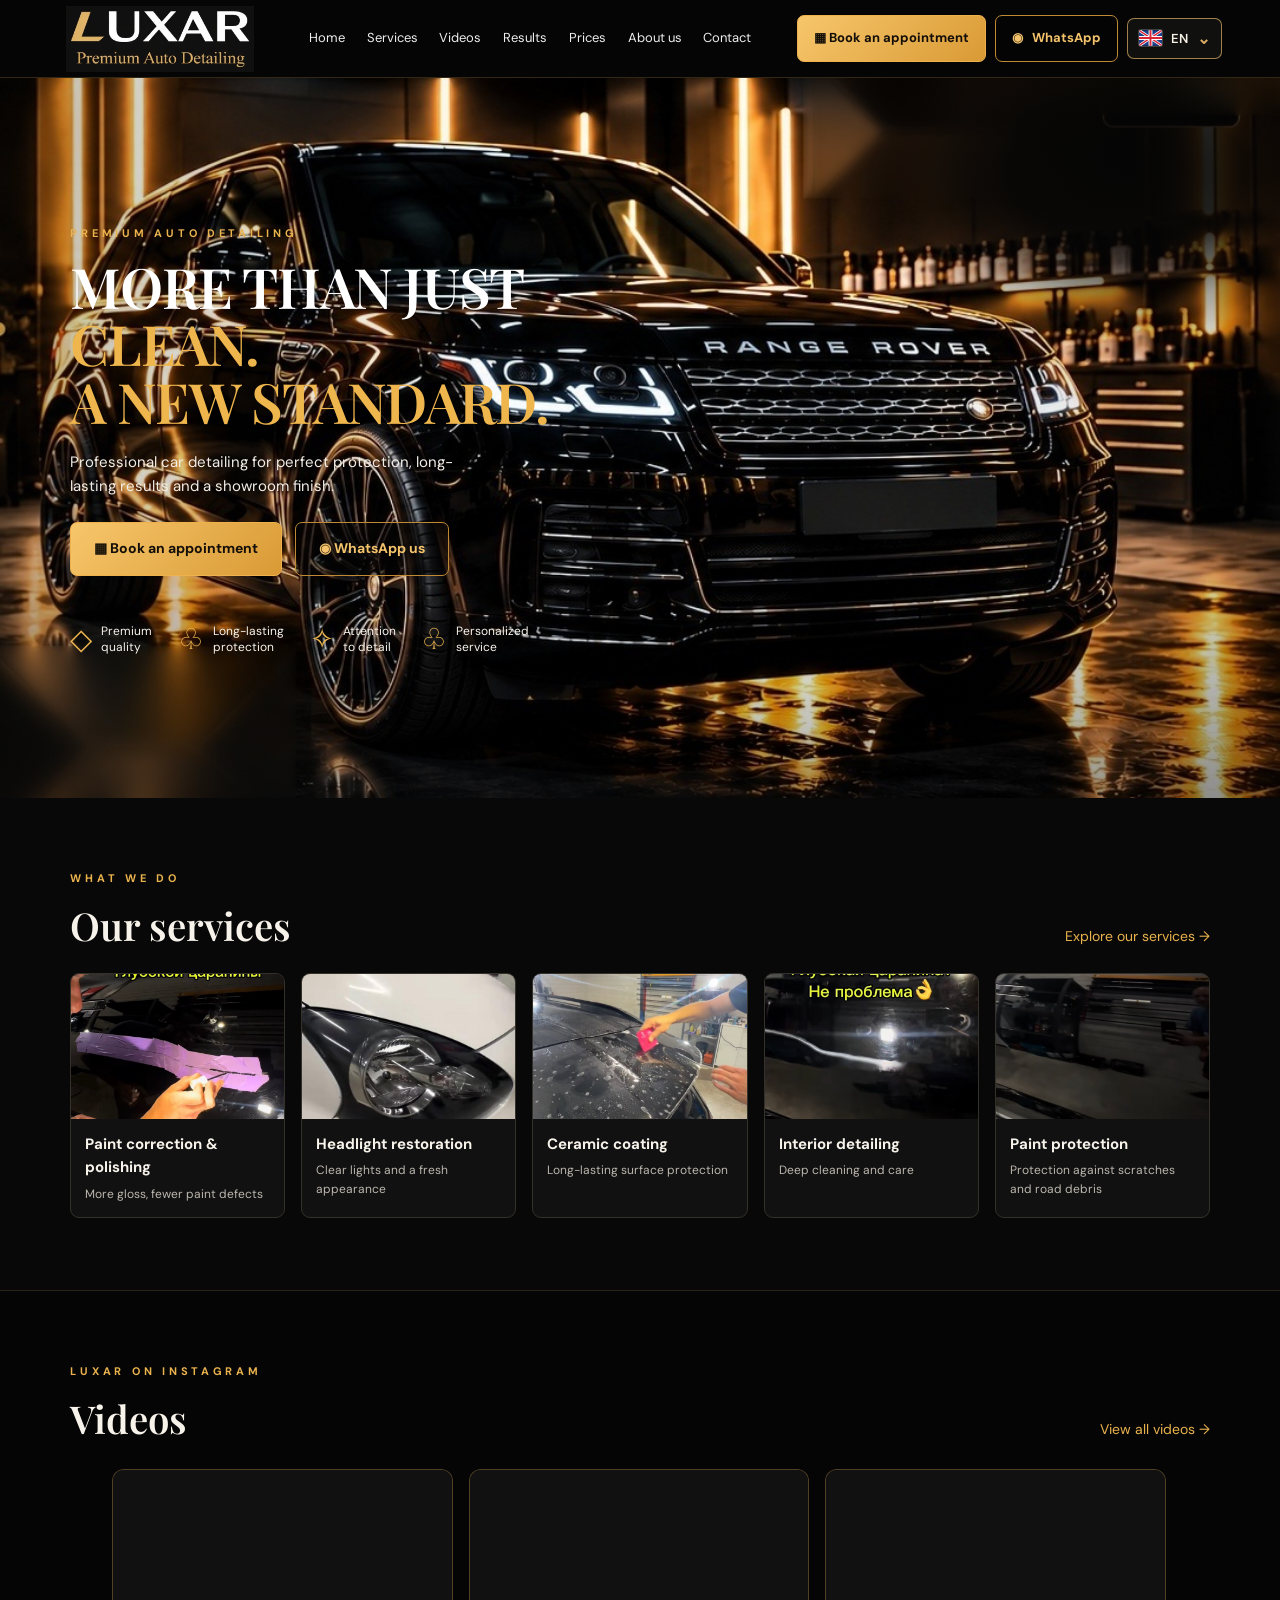
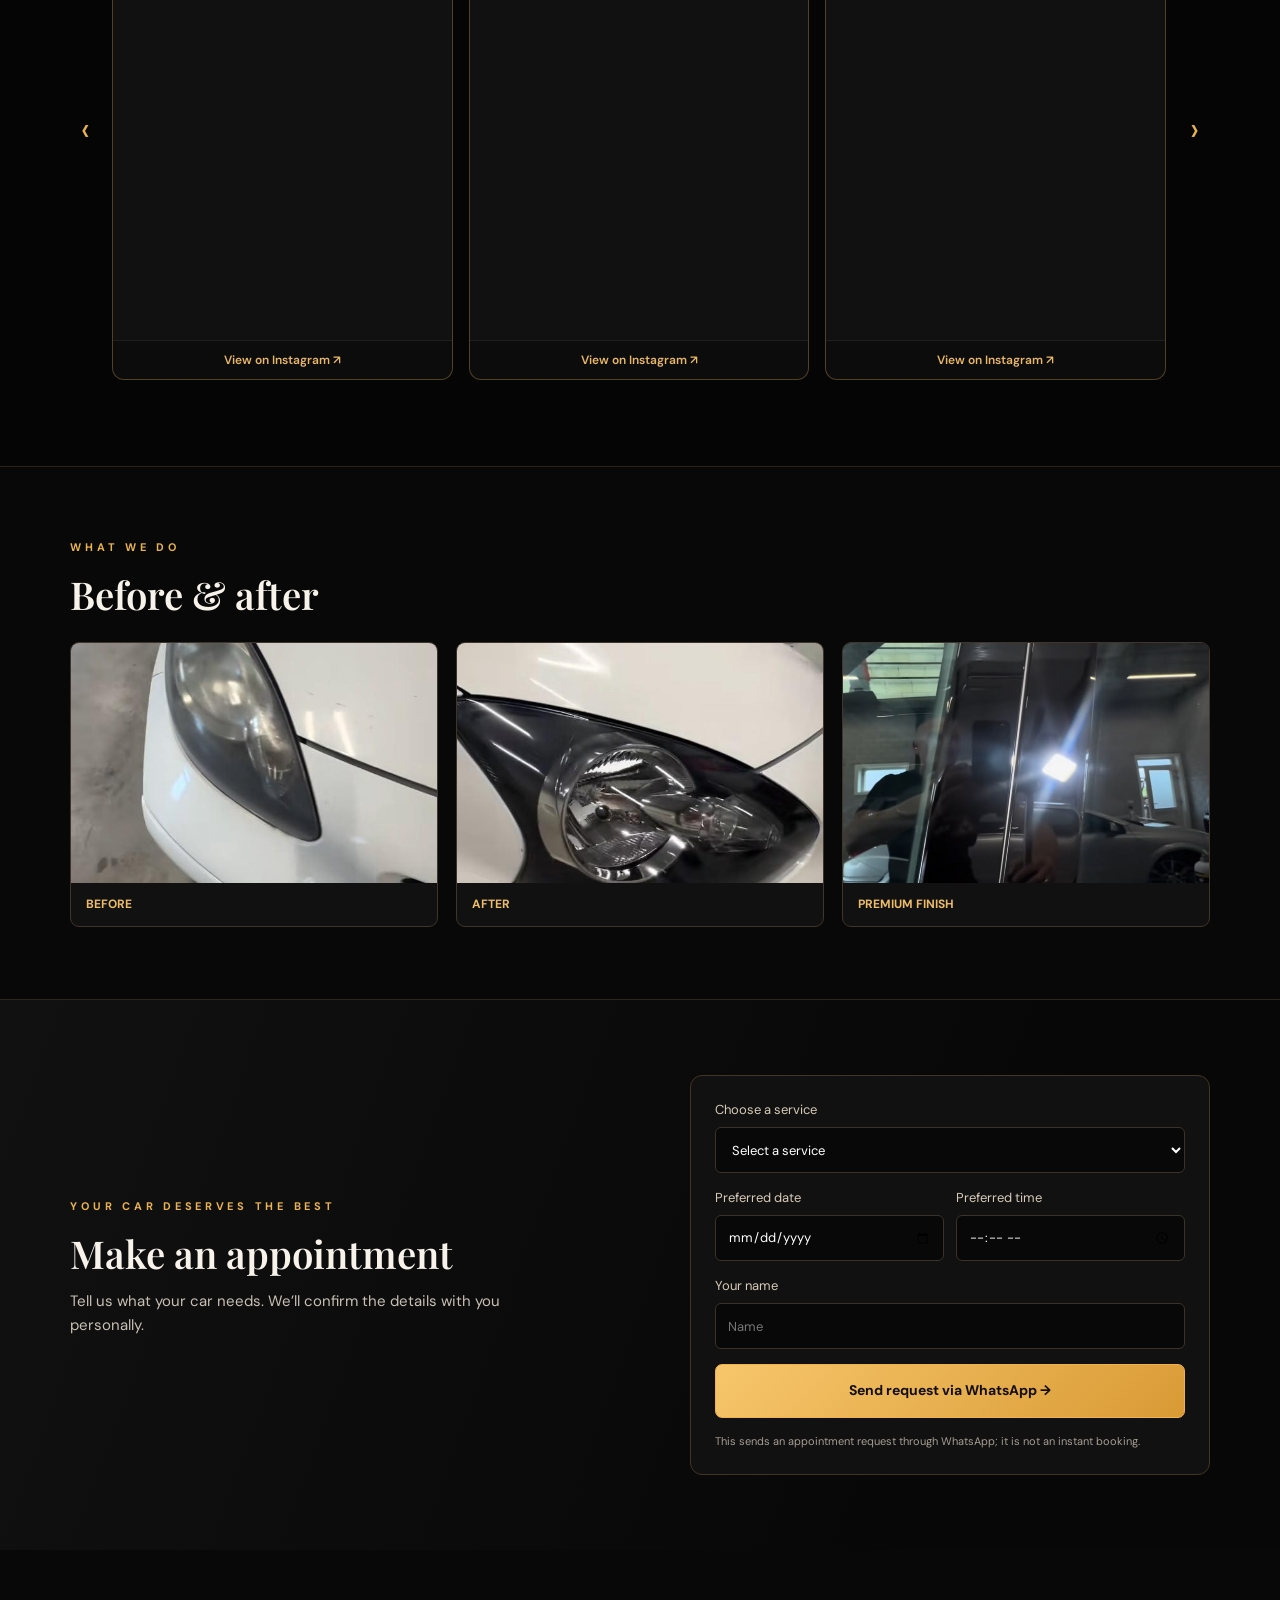
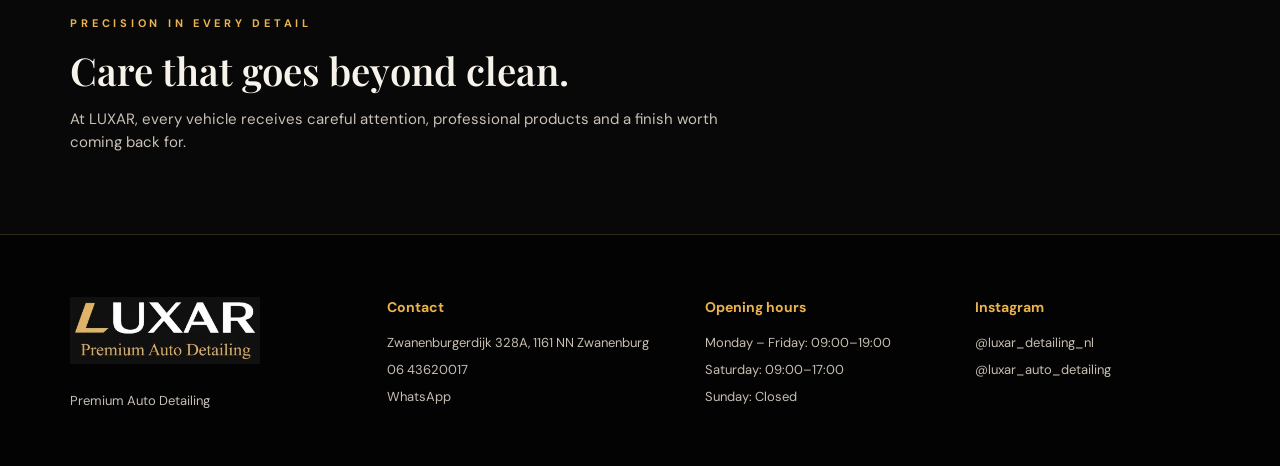
==== commit 3795f738: "Add files via upload" ====
--- a/index.html
+++ b/index.html
@@ -218,8 +218,74 @@
 /* Full-bleed hero photograph, matching the approved wide hero composition */
 .hero-photo{left:0;right:0;width:100%;background-position:center 50%;}
 
+
+/* LUXAR FINAL LAYOUT FIX — overrides the legacy conflicting rules */
+.hero-photo{
+  left:0!important;right:0!important;width:100%!important;height:100%!important;
+  background-image:
+    linear-gradient(90deg,rgba(5,5,5,.25) 0%,transparent 36%,transparent 70%,rgba(5,5,5,.18) 100%),
+    radial-gradient(ellipse 22% 24% at 88% 13%,rgba(5,5,5,.98) 0%,rgba(5,5,5,.86) 42%,rgba(5,5,5,.25) 76%,transparent 100%),
+    linear-gradient(0deg,rgba(0,0,0,.35),transparent 32%),
+    url("assets/luxar-showroom-background.jpg")!important;
+  background-size:cover!important;background-position:center 47%!important;
+}
+.hero-wall-logo{display:none!important}
+.hero-content{max-width:650px;position:relative;z-index:1}
+.hero h1{max-width:680px;overflow-wrap:normal;word-break:normal}
+@media(max-width:820px){
+ .hero{height:auto;min-height:760px;align-items:flex-end}
+ .hero-photo{background-size:auto 560px!important;background-repeat:no-repeat!important;background-position:center top!important}
+ .hero-content{width:100%;max-width:100%;padding-top:360px}
+}
+@media(max-width:520px){
+ .hero{min-height:780px}
+ .hero-photo{background-size:auto 470px!important}
+ .hero-content{padding-top:330px}
+}
+/* A wide, orderly price layout — no narrow nested catalogue */
+.prices-page-main{max-width:1280px;margin-left:auto;margin-right:auto}
+.price-layout{display:grid!important;grid-template-columns:minmax(0,1fr)!important;gap:22px!important}
+.price-side-grid{display:grid!important;grid-template-columns:repeat(2,minmax(0,1fr))!important;gap:18px!important}
+.tint-card{grid-column:1/-1!important;min-width:0;padding:28px!important}
+.tint-grid{display:grid!important;grid-template-columns:repeat(3,minmax(0,1fr))!important;gap:14px!important}
+.tint-item{
+ display:grid!important;grid-template-columns:104px minmax(0,1fr) auto!important;
+ align-items:center!important;justify-items:stretch!important;gap:15px!important;
+ width:100%!important;min-width:0!important;min-height:104px!important;
+ padding:16px 18px!important;border:1px solid rgba(218,174,105,.35)!important;
+ border-radius:12px!important;background:linear-gradient(145deg,#24221e,#111)!important;
+ color:#f7f1e6!important;text-align:left!important;white-space:normal!important;
+ word-break:normal!important;overflow-wrap:normal!important;
+}
+.tint-item:hover{border-color:#d9ad66!important;background:linear-gradient(145deg,#30291f,#151310)!important;transform:translateY(-2px)}
+.tint-item .car-mark{width:104px!important;height:66px!important;min-width:104px!important;flex:0 0 104px!important;display:flex!important;align-items:center!important;justify-content:center!important}
+.tint-item .car-mark svg{width:100px!important;height:62px!important;max-width:100%!important;overflow:visible!important}
+.tint-item-copy{display:flex!important;flex-direction:column!important;align-items:flex-start!important;justify-content:center!important;min-width:0!important;gap:5px!important;white-space:normal!important;writing-mode:horizontal-tb!important}
+.tint-item-copy b{display:block!important;font-size:16px!important;line-height:1.25!important;white-space:normal!important;word-break:normal!important;overflow-wrap:break-word!important}
+.tint-item-copy small{display:block!important;color:#bcb4a6!important;font-size:12px!important;line-height:1.35!important;white-space:normal!important;word-break:normal!important}
+.tint-item>strong{display:block!important;justify-self:end!important;align-self:center!important;white-space:nowrap!important;font-size:15px!important;line-height:1.2!important;color:#f4d28e!important}
+.tint-item>strong span{display:inline!important}
+.tint-item:focus-visible{outline:2px solid #efbd70!important;outline-offset:3px}
+.tint-item .mini-car>path:first-child{fill:#c99a50;stroke:#f0ca83;stroke-width:1.2;stroke-linejoin:round}
+.tint-item .mini-car>path:nth-child(2){fill:#171b20;stroke:#f2d39c;stroke-width:1.2;stroke-linejoin:round}
+.tint-item .mini-wheel{fill:#090909;stroke:#d9ad66;stroke-width:2}
+@media(max-width:1000px){
+ .tint-grid{grid-template-columns:repeat(2,minmax(0,1fr))!important}
+ .tint-item{grid-template-columns:86px minmax(0,1fr) auto!important;gap:12px!important;padding:14px!important}
+ .tint-item .car-mark{width:86px!important;min-width:86px!important;flex-basis:86px!important}
+ .tint-item .car-mark svg{width:84px!important}
+}
+@media(max-width:640px){
+ .price-side-grid{grid-template-columns:1fr!important}
+ .tint-grid{grid-template-columns:1fr!important}
+ .tint-item{grid-template-columns:82px minmax(0,1fr) auto!important;min-height:88px!important}
+ .tint-item .car-mark{width:82px!important;min-width:82px!important;flex-basis:82px!important}
+ .tint-item .car-mark svg{width:80px!important}
+ .tint-item-copy b{font-size:15px!important}
+ .tint-item>strong{font-size:14px!important}
+}
+
 </style>
-<link rel="stylesheet" href="styles.css">
 </head>
 <body>
 <header class="header">
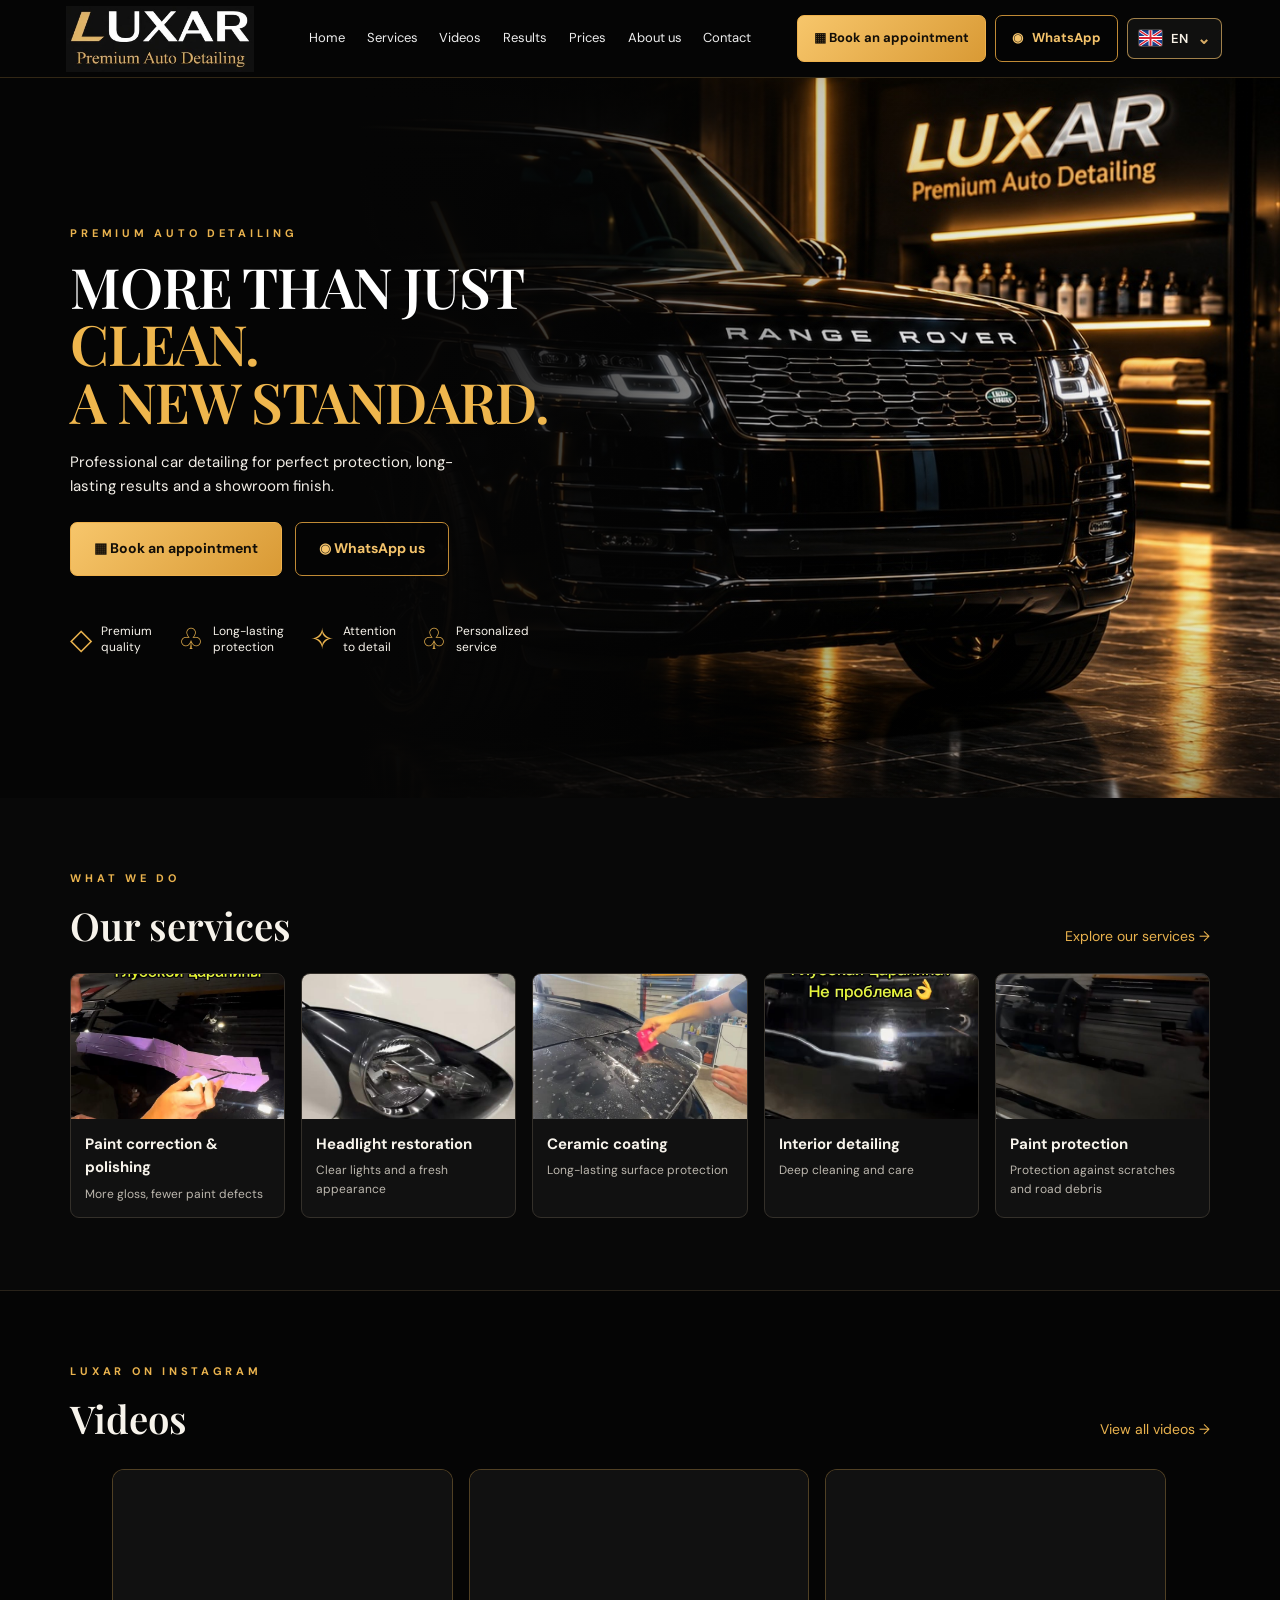
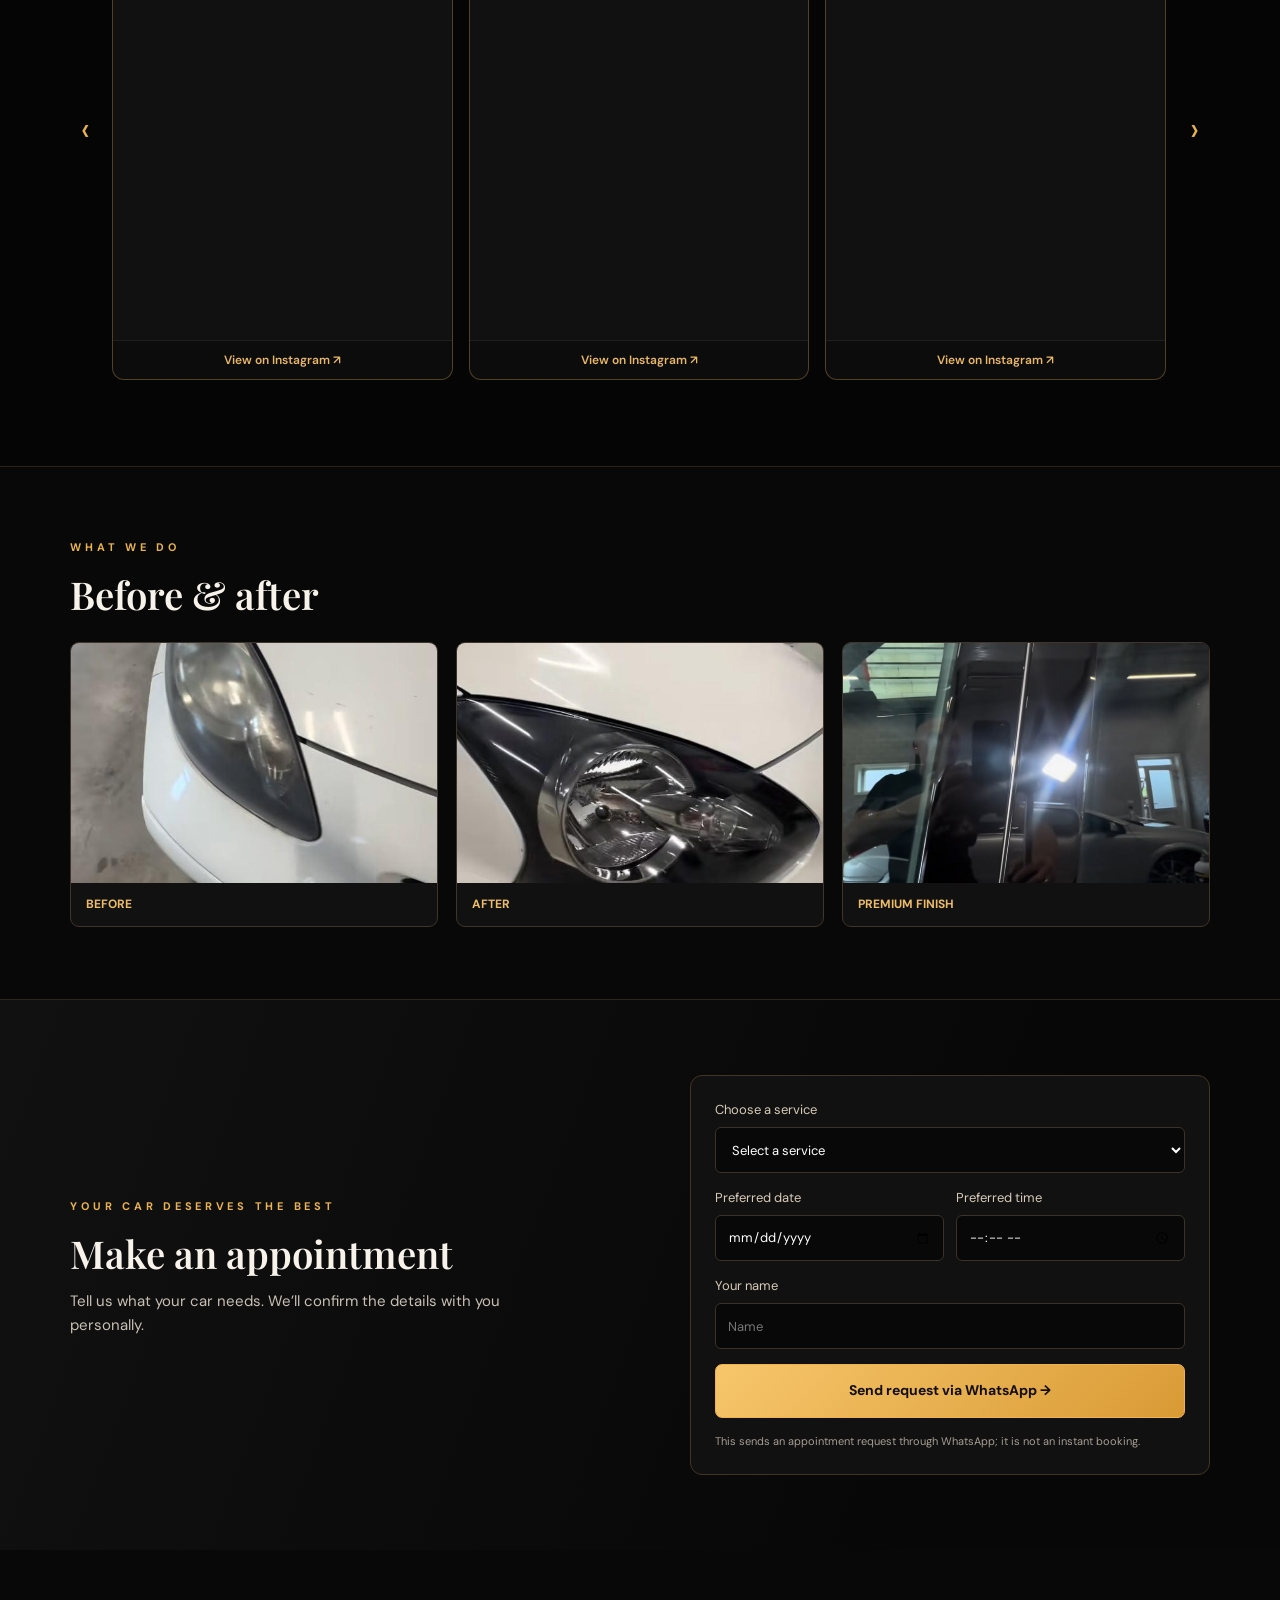
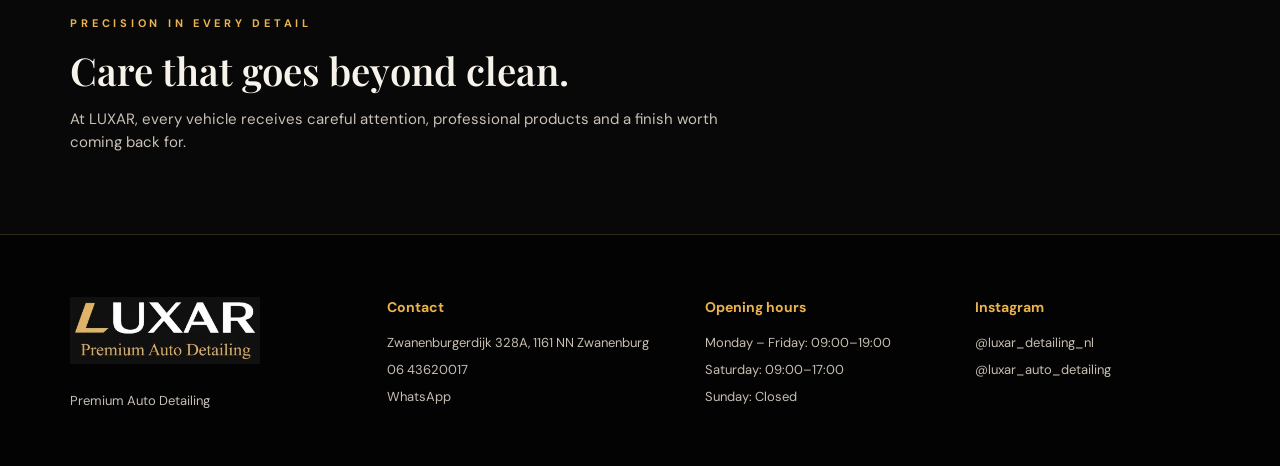
==== commit a22b157e: "Add files via upload" ====
--- a/index.html
+++ b/index.html
@@ -7,285 +7,7 @@
 <title>LUXAR | Premium Auto Detailing</title>
 <link rel="preconnect" href="https://fonts.googleapis.com"><link rel="preconnect" href="https://fonts.gstatic.com" crossorigin>
 <link href="https://fonts.googleapis.com/css2?family=DM+Sans:wght@400;500;600;700&family=Playfair+Display:wght@500;600;700&display=swap" rel="stylesheet">
-<style id="luxar-inline-styles-fallback">
-*{box-sizing:border-box}html{scroll-behavior:smooth;scroll-padding-top:90px}body{margin:0;background:#050505;color:#f7f3eb;font:15px/1.55 "DM Sans",Arial,sans-serif}a{color:inherit;text-decoration:none}button,input,select{font:inherit}.header{height:78px;padding:0 clamp(18px,4.5vw,72px);display:flex;align-items:center;gap:clamp(14px,2vw,30px);background:#050505;border-bottom:1px solid rgba(227,174,84,.2);position:sticky;top:0;z-index:20}.brand{width:205px;height:66px;display:flex;align-items:center;flex-shrink:0}.brand img{width:100%;height:100%;object-fit:contain}.header nav{display:flex;align-items:center;justify-content:center;gap:clamp(12px,1.7vw,28px);flex:1}.header nav a{font-size:13px;white-space:nowrap;color:#eee}.header nav a:hover{color:#efb64d}.header-actions{display:flex;align-items:center;gap:9px;flex-shrink:0}.header-actions select{height:42px;border:1px solid #8f6b36;border-radius:6px;background:#0b0b0b;color:#fff;padding:0 8px}.btn{display:inline-flex;align-items:center;justify-content:center;gap:7px;border-radius:7px;padding:12px 16px;font-weight:700;font-size:13px;white-space:nowrap;border:1px solid #c58d34}.gold{background:linear-gradient(135deg,#f7c66b,#d99a35);color:#130e07;border-color:#efb14c}.outline{background:rgba(4,4,4,.52);color:#f4c36b;border-color:#c08a35}.btn:hover{filter:brightness(1.12)}.menu-toggle{display:none;background:#101010;color:#eeb650;border:1px solid #8f6b36;border-radius:6px;padding:7px 11px}.hero{position:relative;min-height:min(720px,calc(100vh - 78px));height:690px;display:flex;align-items:center;overflow:hidden;background:#050505;padding:0 clamp(25px,5.5vw,90px);isolation:isolate}.hero-photo{position:absolute;z-index:-1;right:0;top:0;width:72%;height:100%;background-image:linear-gradient(90deg,#050505 0%,rgba(5,5,5,.96) 8%,rgba(5,5,5,.72) 25%,rgba(5,5,5,.12) 55%,transparent 100%),linear-gradient(0deg,rgba(0,0,0,.35),transparent 32%),url("assets/luxar-showroom-background.jpg");background-size:cover;background-position:center 48%}.hero-content{width:min(51%,670px);padding:55px 0 48px}.eyebrow{font-size:11px;letter-spacing:.34em;color:#eab34e;font-weight:700;margin:0 0 16px}.hero h1{font:600 clamp(42px,4.35vw,72px)/1.04 "Playfair Display",Georgia,serif;letter-spacing:-.025em;margin:0 0 20px;color:#fff}.hero h1 em{font-style:normal;color:#efb64d}.intro{font-size:clamp(15px,1.15vw,18px);max-width:420px;line-height:1.55;color:#f2eee7;margin:0 0 24px}.hero-buttons{display:flex;gap:13px;flex-wrap:wrap}.large{min-height:54px;padding:0 23px;font-size:14px}.benefits{display:flex;align-items:center;gap:clamp(13px,2vw,28px);margin-top:45px;max-width:670px}.benefits>div{display:flex;align-items:center;gap:9px;font-size:12px;line-height:1.3}.benefits b{font-size:29px;color:#eab34e;font-weight:400}.section{padding:72px clamp(22px,5.5vw,90px);background:#080808}.dark-section{background:#050505;border-top:1px solid #29231a;border-bottom:1px solid #29231a}.section-heading{display:flex;align-items:end;justify-content:space-between;gap:20px;margin-bottom:26px}.section-heading h2,.booking-copy h2,.about-section h2{font:600 clamp(30px,3vw,44px)/1.15 "Playfair Display",Georgia,serif;margin:0}.text-link{color:#e9b24e;font-size:14px}.service-grid{display:grid;grid-template-columns:repeat(5,minmax(0,1fr));gap:16px}.service-card{background:#111;border:1px solid #34302a;border-radius:9px;overflow:hidden}.service-card img{width:100%;height:145px;object-fit:cover;display:block}.service-card div{padding:14px}.service-card h3{font-size:15px;margin:0 0 5px}.service-card p{font-size:12px;color:#bcb7ae;margin:0}.reel-row{display:flex;align-items:center;gap:12px}.reel-track{display:grid;grid-auto-flow:column;grid-auto-columns:calc((100% - 32px)/3);gap:16px;overflow-x:auto;scroll-snap-type:x mandatory;scrollbar-width:none;flex:1}.reel-track::-webkit-scrollbar{display:none}.reel{height:225px;border:1px solid #55442a;border-radius:10px;background:radial-gradient(circle at 65% 30%,#4b341b,#14100c 58%,#080808);display:flex;flex-direction:column;align-items:center;justify-content:center;gap:14px;scroll-snap-align:start}.reel span{width:54px;height:54px;border:2px solid #f2bf62;border-radius:50%;display:grid;place-items:center;color:#f2bf62;font-size:20px;padding-left:3px}.reel b{font-size:13px}.arrow{border:0;background:none;color:#e9b24e;font-size:34px;cursor:pointer}.results-grid{display:grid;grid-template-columns:repeat(3,1fr);gap:18px}.results-grid figure{margin:0;position:relative;border:1px solid #40352a;border-radius:9px;overflow:hidden;background:#111}.results-grid img{width:100%;height:240px;object-fit:cover;display:block}.results-grid figcaption{padding:12px 15px;color:#edbd65;font-weight:700;text-transform:uppercase;font-size:12px}.booking-section{padding:75px clamp(22px,5.5vw,90px);display:grid;grid-template-columns:1fr minmax(360px,520px);gap:50px;background:linear-gradient(110deg,#111 0%,#070707 75%);border-top:1px solid #30271b}.booking-copy{align-self:center}.booking-copy p:not(.eyebrow){color:#c8c0b4;max-width:430px}.booking-section form{background:#111;border:1px solid #423522;border-radius:12px;padding:24px;display:grid;gap:15px}.booking-section label{display:grid;gap:7px;color:#d8cbb8;font-size:13px}.booking-section input,.booking-section select{width:100%;height:46px;background:#080808;border:1px solid #39332a;border-radius:6px;color:#fff;padding:0 12px}.form-row{display:grid;grid-template-columns:1fr 1fr;gap:12px}.booking-section small{color:#a69e92;font-size:11px}.about-section{padding-top:65px;padding-bottom:65px}.about-section>p:last-child{max-width:650px;color:#c9c1b6}footer{padding:48px clamp(22px,5.5vw,90px);display:grid;grid-template-columns:1.2fr 1.2fr 1fr 1fr;gap:35px;background:#030303;border-top:1px solid #30271b;color:#c7bfb2;font-size:13px}footer img{width:190px;height:95px;object-fit:contain}footer h3{color:#eab34e;font-size:14px}footer p{margin:7px 0}footer a:hover{color:#efbd61}
-@media(max-width:1150px){.header{padding:0 16px;gap:12px}.brand{width:155px}.header nav{gap:10px}.header nav a{font-size:11px}.header-actions .btn{padding:10px;font-size:11px}.service-grid{grid-template-columns:repeat(3,1fr)}}
-@media(max-width:820px){.header{height:70px;justify-content:space-between}.brand{width:160px;height:60px}.menu-toggle{display:block}.header nav{display:none;position:absolute;top:70px;left:0;right:0;background:#080808;padding:18px 22px;flex-direction:column;align-items:flex-start;border-bottom:1px solid #6b502c}.header nav.open{display:flex}.header nav a{font-size:15px}.header-actions .btn{display:none}.hero{height:auto;min-height:760px;align-items:flex-end;padding:0 24px}.hero-photo{width:100%;background-position:58% top;background-image:linear-gradient(0deg,#050505 0%,rgba(5,5,5,.96) 33%,rgba(5,5,5,.48) 61%,rgba(5,5,5,.04) 100%),url("assets/luxar-showroom-background.jpg")}.hero-content{width:100%;padding:350px 0 35px}.hero h1{font-size:clamp(39px,8vw,58px)}.benefits{display:grid;grid-template-columns:repeat(2,1fr);gap:16px;margin-top:28px}.service-grid{grid-template-columns:repeat(2,1fr)}.reel-track{grid-auto-columns:calc((100% - 16px)/2)}.booking-section{grid-template-columns:1fr;gap:25px}footer{grid-template-columns:repeat(2,1fr)}}
-@media(max-width:520px){.hero{min-height:760px;padding:0 18px}.hero-content{padding-top:325px}.hero-buttons{display:grid;grid-template-columns:1fr}.hero-buttons .btn{width:100%}.benefits{gap:13px}.benefits>div{font-size:11px}.section{padding:52px 18px}.section-heading{align-items:start}.service-grid{grid-template-columns:1fr 1fr;gap:10px}.service-card img{height:115px}.service-card div{padding:10px}.service-card h3{font-size:13px}.reel-track{grid-auto-columns:85%}.reel{height:200px}.results-grid{grid-template-columns:1fr}.results-grid img{height:220px}.booking-section{padding:50px 18px}.form-row{grid-template-columns:1fr}footer{grid-template-columns:1fr;gap:20px}}
-
-/* Premium price list */
-.pricing-section{background:linear-gradient(180deg,#090909 0%,#11100e 100%);border-top:1px solid rgba(211,164,82,.22);border-bottom:1px solid rgba(211,164,82,.22)}
-.price-intro{max-width:620px;color:#aaa;margin-top:12px;line-height:1.6}
-.price-layout{display:grid;grid-template-columns:1.12fr 1fr;gap:22px;margin-top:34px}
-.price-card{position:relative;background:linear-gradient(145deg,#1b1a18,#101010);border:1px solid rgba(213,170,99,.28);border-radius:14px;padding:26px;box-shadow:0 14px 38px rgba(0,0,0,.2)}
-.price-card:before{content:"";position:absolute;left:18px;right:18px;top:0;height:1px;background:linear-gradient(90deg,transparent,#d9a64d,transparent)}
-.price-card-head{display:flex;align-items:center;gap:15px;padding-bottom:18px;border-bottom:1px solid rgba(255,255,255,.1)}
-.price-icon{display:inline-flex;align-items:center;justify-content:center;width:42px;height:42px;border:1px solid #bd8d43;border-radius:50%;color:#e9b65f;font-size:23px;flex:0 0 auto}
-.price-card .eyebrow{font-size:10px;letter-spacing:.2em;color:#d9ad66;margin:0 0 7px}
-.price-card h3{font-family:'Playfair Display',Georgia,serif;font-size:24px;color:#fff;margin:0}
-.polish-columns{display:grid;grid-template-columns:1fr 1fr;gap:15px;padding-top:20px}
-.polish-step{padding:16px 14px;border-radius:10px;background:#111;border:1px solid rgba(255,255,255,.09)}
-.polish-step h4{font-size:16px;color:#f1c578;margin:0 0 6px}
-.step-note{font-size:12px;line-height:1.45;color:#9d9a94;min-height:36px;margin:0 0 12px}
-.featured-step{background:linear-gradient(145deg,rgba(151,104,42,.17),#111);border-color:rgba(215,169,90,.38)}
-.price-line,.duration-line{display:flex;justify-content:space-between;align-items:center;gap:12px;padding:11px 0;border-top:1px solid rgba(255,255,255,.08);font-size:14px;color:#ddd}
-.price-line strong,.duration-line strong{color:#f1c578;font-size:17px;white-space:nowrap}
-.price-side-grid{display:grid;grid-template-columns:1fr 1fr;gap:15px}
-.compact-price{padding:21px;min-height:185px}
-.compact-price h3,.ceramic-card h3{margin:8px 0 13px;font-size:21px}
-.compact-price p:not(.eyebrow){font-size:13px;color:#a9a59d;line-height:1.5;margin:10px 0 0}
-.price-value,.price-from{display:block;color:#f2c474;font-size:25px;font-weight:700;margin-top:12px}
-.price-from{font-size:21px}
-.ceramic-card{grid-row:span 2;padding:21px}
-.ceramic-card .duration-line{padding:13px 0}
-.price-footnote{font-size:12px;color:#918d85;margin:18px 0 0}
-@media(max-width:900px){.price-layout{grid-template-columns:1fr}.price-side-grid{grid-template-columns:repeat(2,minmax(0,1fr))}}
-@media(max-width:560px){.price-card{padding:19px}.polish-columns{grid-template-columns:1fr}.step-note{min-height:0}.price-side-grid{grid-template-columns:1fr}.ceramic-card{grid-row:auto}.compact-price{min-height:0}}
-
-/* Window tint price catalogue */
-.tint-card{grid-column:1/-1;padding:26px}
-.tint-card .price-card-head{margin-bottom:18px}
-.tint-intro{color:#aaa;font-size:14px;margin:0 0 18px}
-.tint-grid{display:grid;grid-template-columns:repeat(3,minmax(0,1fr));gap:10px}
-.tint-item{display:flex;align-items:center;gap:12px;min-width:0;padding:14px 15px;border:1px solid rgba(255,255,255,.09);border-radius:9px;background:linear-gradient(110deg,#181715,#111);transition:border-color .2s,transform .2s}
-.tint-item:hover{border-color:rgba(224,177,99,.55);transform:translateY(-2px)}
-.tint-item .car-mark{display:flex;align-items:center;justify-content:center;width:36px;height:36px;border-radius:50%;border:1px solid rgba(220,174,97,.38);color:#e7b768;font-size:24px;flex:0 0 auto}
-.tint-item div{display:flex;flex-direction:column;gap:4px;min-width:0}
-.tint-item b{font-size:14px;color:#f4f0e8;font-weight:600}
-.tint-item small{font-size:11px;color:#999}
-.tint-item strong{margin-left:auto;color:#efbd70;font-size:15px;white-space:nowrap}
-@media(max-width:760px){.tint-grid{grid-template-columns:repeat(2,minmax(0,1fr))}.tint-card{grid-column:auto}}
-@media(max-width:480px){.tint-grid{grid-template-columns:1fr}.tint-item{padding:13px}}
-
-/* Final refinements: original logo overlay, language flags and Instagram carousel */
-.hero-wall-logo{position:absolute;z-index:2;top:7.5%;right:7.5%;width:clamp(125px,15vw,205px);height:auto;object-fit:contain;mix-blend-mode:screen;opacity:.98;pointer-events:none}
-.header-actions #languageSelect{min-width:136px;padding:10px 28px 10px 11px;border:1px solid rgba(218,174,99,.72);border-radius:7px;background:#10100f;color:#f6f0e5;font:600 13px 'DM Sans',sans-serif;cursor:pointer}
-.header-actions #languageSelect option{background:#111;color:#f6f0e5}
-.instagram-reel-row{align-items:center}
-.instagram-track{display:grid;grid-auto-flow:column;grid-auto-columns:calc((100% - 32px)/3);gap:16px;overflow-x:auto;scroll-snap-type:x mandatory;scrollbar-width:none;flex:1;align-items:start;padding:2px 1px 14px}
-.instagram-track::-webkit-scrollbar{display:none}
-.instagram-reel{min-width:0;scroll-snap-align:start;border:1px solid rgba(211,164,82,.34);border-radius:12px;overflow:hidden;background:#0c0c0c}
-.instagram-reel iframe{display:block;width:100%;height:470px;border:0;background:#0c0c0c}
-.reel-open{display:block;padding:10px 12px;color:#e9b866;text-decoration:none;font-size:12px;border-top:1px solid rgba(255,255,255,.08)}
-.reel-open:hover{color:#fff}
-@media(max-width:900px){.hero-wall-logo{right:5%;top:7%;width:145px}.instagram-track{grid-auto-columns:calc((100% - 16px)/2)}.instagram-reel iframe{height:470px}}
-@media(max-width:600px){.hero-wall-logo{right:5%;top:5%;width:105px}.header-actions #languageSelect{min-width:100px;padding:8px 20px 8px 7px;font-size:11px}.instagram-track{grid-auto-columns:82%;gap:12px}.instagram-reel iframe{height:490px}}
-
-/* Revision: standalone price page, proper vehicle silhouettes and reliable flag picker */
-.hero-wall-logo{top:16%;right:8.5%;width:clamp(150px,17vw,225px);max-height:125px;object-fit:contain;mix-blend-mode:screen;opacity:1;filter:none}
-.language-picker{position:relative;display:inline-flex;align-items:center}
-.language-current{display:flex;align-items:center;gap:9px;min-width:82px;padding:9px 11px;border:1px solid rgba(218,174,99,.72);border-radius:7px;background:#10100f;color:#f6f0e5;font:600 13px 'DM Sans',sans-serif;cursor:pointer}
-.language-current svg,.language-option svg{width:23px;height:16px;display:block;border-radius:2px;box-shadow:0 0 0 1px rgba(255,255,255,.2)}
-.lang-chevron{margin-left:auto;color:#d9ad66;font-size:16px}
-.language-menu{position:absolute;z-index:30;right:0;top:calc(100% + 8px);min-width:158px;padding:6px;background:#111;border:1px solid rgba(218,174,99,.5);border-radius:9px;box-shadow:0 12px 30px #000a}
-.language-menu[hidden]{display:none}
-.language-option{width:100%;display:flex;align-items:center;gap:10px;padding:10px;border:0;border-radius:6px;background:transparent;color:#f6f0e5;text-align:left;font:500 13px 'DM Sans',sans-serif;cursor:pointer}
-.language-option:hover{background:#29231a;color:#f1c578}
-.language-native{position:absolute!important;width:1px!important;height:1px!important;opacity:0!important;pointer-events:none!important;overflow:hidden!important}
-.prices-page-main{padding-top:34px;min-height:70vh}
-.prices-page-main .pricing-section{max-width:1440px;margin:0 auto;border:0;background:transparent}
-.prices-back{max-width:1440px;margin:0 auto;padding:0 28px 45px}
-.site-footer{display:flex;justify-content:space-between;gap:20px;padding:22px clamp(25px,5vw,80px);border-top:1px solid rgba(218,174,99,.22);color:#aaa;font-size:12px}
-.site-footer a{color:#e8b75e;text-decoration:none}
-.tint-item .car-mark{width:58px;height:38px;border:0;border-radius:0;background:transparent;flex:0 0 58px}
-.car-mark svg{width:58px;height:34px;overflow:visible;fill:#d9ad66;stroke:#f4d28e;stroke-width:.7}
-.car-mark svg .window{fill:#171717;stroke:#e3bd7b;stroke-width:1}
-.car-mark svg circle{fill:#080808;stroke:#d9ad66;stroke-width:2}
-.tint-item strong{font-size:14px;white-space:nowrap}
-@media(max-width:600px){.hero-wall-logo{top:11%;right:5%;width:clamp(110px,28vw,155px)}.language-current{min-width:70px;padding:8px}.language-current svg{width:20px}.prices-page-main{padding-top:16px}.prices-back{padding:0 18px 30px}.site-footer{padding:18px;flex-wrap:wrap}.tint-item{gap:8px}.tint-item .car-mark{width:48px;flex-basis:48px}.car-mark svg{width:48px}.tint-item strong{font-size:12px}}
-
-/* LUXAR final polish — preserve the existing layout and original logo artwork */
-.hero-wall-logo{
-  position:absolute; z-index:3; top:8.5%; right:6.5%;
-  width:clamp(155px,17vw,225px); height:auto; object-fit:contain;
-  mix-blend-mode:normal; opacity:1; pointer-events:none;
-  filter:drop-shadow(0 2px 8px rgba(0,0,0,.55));
-}
-.tint-grid{grid-template-columns:repeat(2,minmax(0,1fr));gap:12px}
-.tint-item{display:grid;grid-template-columns:64px minmax(0,1fr) auto;align-items:center;gap:9px;padding:13px 12px}
-.tint-item .car-mark{
-  display:flex;align-items:center;justify-content:center;
-  width:64px;height:36px;flex:0 0 64px;
-  border:0;border-radius:0;background:transparent;color:inherit;
-}
-.tint-item .car-mark svg{display:block;width:64px;height:36px;overflow:visible;fill:#d9ad66;stroke:#f4d28e;stroke-width:.7}
-.tint-item .car-mark svg .window{fill:#171717;stroke:#e3bd7b;stroke-width:1}
-.tint-item .car-mark svg circle{fill:#080808;stroke:#d9ad66;stroke-width:2}
-.tint-item b{font-size:13px;line-height:1.25}
-.tint-item small{font-size:10px;line-height:1.25}
-.tint-item strong{font-size:13px;margin-left:0}
-.instagram-reel-row{position:relative;gap:12px}
-.instagram-track{grid-auto-columns:calc((100% - 32px)/3);gap:16px;min-width:0}
-.instagram-reel{display:flex;flex-direction:column}
-.instagram-reel iframe{width:100%;height:clamp(350px,42vw,470px);display:block;background:#111}
-.reel-open{min-height:38px;text-align:center;font-weight:600}
-.instagram-reel-row .arrow{flex:0 0 30px;z-index:2}
-@media(max-width:900px){
- .hero-wall-logo{top:8%;right:5%;width:clamp(125px,20vw,175px)}
- .tint-grid{grid-template-columns:repeat(2,minmax(0,1fr))}
- .instagram-track{grid-auto-columns:calc((100% - 16px)/2)}
-}
-@media(max-width:600px){
- .hero-wall-logo{top:7%;right:4%;width:clamp(105px,27vw,145px)}
- .tint-grid{grid-template-columns:1fr}
- .tint-item{grid-template-columns:58px minmax(0,1fr) auto;padding:12px 10px}
- .tint-item .car-mark{width:58px;flex-basis:58px}
- .tint-item .car-mark svg{width:58px}
- .instagram-track{grid-auto-columns:82%;gap:12px}
- .instagram-reel iframe{height:430px}
-}
-
-/* LUXAR quality corrections: readable price rows and refined vehicle silhouettes */
-.hero-wall-logo{display:none!important}
-/* The original LUXAR artwork is baked into the showroom background at the blurred wall position. */
-.tint-grid{grid-template-columns:repeat(3,minmax(0,1fr));gap:12px}
-.tint-item{display:grid;grid-template-columns:76px minmax(0,1fr) auto;align-items:center;gap:12px;min-height:82px;padding:12px 13px}
-.tint-item .car-mark{width:76px;height:48px;display:flex;align-items:center;justify-content:center;flex:0 0 76px;border:0;border-radius:0;background:transparent}
-.tint-item .car-mark svg{width:76px;height:46px;overflow:visible}
-.tint-item .car-mark .body{fill:#c99a50;stroke:#f0ca83;stroke-width:1.1;stroke-linejoin:round}
-.tint-item .car-mark .glass{fill:#151515;stroke:#f2d39c;stroke-width:1}
-.tint-item .car-mark .wheel{fill:#090909;stroke:#e7bd75;stroke-width:1.5}
-.tint-item>div{min-width:0;display:flex;flex-direction:column;gap:4px}
-.tint-item b{font-size:13px;line-height:1.2;white-space:normal;overflow-wrap:anywhere}
-.tint-item small{font-size:10px;line-height:1.25;white-space:normal}
-.tint-item strong{margin-left:0;justify-self:end;font-size:14px;white-space:nowrap;align-self:center}
-.polish-columns{grid-template-columns:repeat(2,minmax(0,1fr));align-items:stretch;gap:16px}
-.polish-step{min-width:0}
-.polish-step h4{line-height:1.3;overflow-wrap:anywhere}
-.step-note{min-height:0;max-width:100%;overflow-wrap:anywhere}
-.price-line{display:grid;grid-template-columns:minmax(0,1fr) auto;align-items:center;column-gap:10px;min-height:43px}
-.price-line>span{min-width:0;white-space:normal;overflow-wrap:anywhere;line-height:1.25}
-.price-line>strong{justify-self:end;white-space:nowrap;font-size:16px}
-@media(max-width:1100px){
- .tint-grid{grid-template-columns:repeat(2,minmax(0,1fr))}
- .polish-columns{grid-template-columns:1fr}
-}
-@media(max-width:600px){
- .tint-grid{grid-template-columns:1fr}
- .tint-item{grid-template-columns:66px minmax(0,1fr) auto;gap:9px;padding:11px}
- .tint-item .car-mark{width:66px;flex-basis:66px}
- .tint-item .car-mark svg{width:66px}
- .tint-item b{font-size:13px}
- .tint-item strong{font-size:13px}
- .polish-columns{grid-template-columns:1fr}
- .price-line{grid-template-columns:minmax(0,1fr) auto}
-}
-
-/* LUXAR final quality pass */
-.hero-photo{background-position:center center;background-size:cover}
-@media(max-width:820px){
- .hero{min-height:760px;}
- .hero-photo{width:100%;height:100%;background-color:#050505;background-size:auto 500px;background-repeat:no-repeat;background-position:center top;background-image:linear-gradient(0deg,#050505 0%,rgba(5,5,5,.96) 34%,rgba(5,5,5,.35) 64%,rgba(5,5,5,.08) 100%),url("assets/luxar-showroom-background.jpg")}
- .hero-content{padding-top:365px}
-}
-@media(max-width:520px){.hero{min-height:780px}.hero-photo{background-size:auto 450px}.hero-content{padding-top:335px}}
-.tint-item{width:100%;text-align:left;cursor:pointer;color:inherit;font:inherit;appearance:none;-webkit-appearance:none}
-.tint-item:focus-visible{outline:2px solid #efbd70;outline-offset:3px}
-.tint-item .car-mark{width:78px;height:48px;flex:0 0 78px;border:0;border-radius:0;background:transparent;display:flex;align-items:center;justify-content:center}
-.tint-item .car-mark svg{width:78px;height:50px;overflow:visible}
-.mini-car>path:first-child{fill:#c99a50;stroke:#f0ca83;stroke-width:1.2;stroke-linejoin:round}
-.mini-car>path:nth-child(2){fill:#171b20;stroke:#f2d39c;stroke-width:1.2;stroke-linejoin:round}
-.mini-wheel{fill:#090909;stroke:#d9ad66;stroke-width:2}
-.tint-item-copy{display:flex;flex-direction:column;gap:4px;min-width:0}
-.tint-item>strong{display:flex;gap:4px;align-items:baseline;white-space:nowrap}
-.polish-explainer{margin-top:24px;padding:22px;border:1px solid rgba(224,177,99,.25);border-radius:10px;background:linear-gradient(120deg,#171511,#0d0d0d)}
-.polish-explainer>h4{font:600 20px/1.25 'Playfair Display',Georgia,serif;margin:0 0 18px;color:#f3d49d}
-.polish-process-grid{display:grid;grid-template-columns:1fr 1fr;gap:18px}
-.polish-process-grid section{position:relative;padding:4px 0 0 42px}
-.polish-process-grid section>span{position:absolute;left:0;top:0;color:#d9a957;font-size:13px;font-weight:700;letter-spacing:.08em}
-.polish-process-grid h5{font-size:14px;margin:0 0 7px;color:#f5eee2}
-.polish-process-grid p,.polish-caveat{font-size:12px;line-height:1.65;color:#bdb5a8;margin:0}
-.polish-caveat{margin-top:17px;padding-top:14px;border-top:1px solid rgba(255,255,255,.09)}
-.tint-modal[hidden]{display:none!important}
-.tint-modal{position:fixed;inset:0;z-index:1000;display:grid;place-items:center;padding:20px}
-.tint-modal-backdrop{position:absolute;inset:0;background:rgba(0,0,0,.82);backdrop-filter:blur(5px)}
-.tint-dialog{position:relative;z-index:1;width:min(720px,100%);max-height:min(90vh,820px);overflow:auto;padding:30px;border:1px solid rgba(224,177,99,.48);border-radius:14px;background:linear-gradient(145deg,#191815,#080808);box-shadow:0 25px 90px rgba(0,0,0,.65)}
-.tint-modal-close{position:absolute;right:15px;top:12px;width:38px;height:38px;border:1px solid #65502f;border-radius:50%;background:#111;color:#f5d49c;font-size:27px;line-height:1;cursor:pointer}
-.tint-dialog h3{font:600 30px/1.2 'Playfair Display',Georgia,serif;margin:0 45px 8px 0;color:#fff}
-.tint-modal-description{color:#c7bca9;margin:0 0 16px;font-size:14px}
-.tint-diagram-wrap{padding:12px;border:1px solid rgba(255,255,255,.1);border-radius:10px;background:radial-gradient(ellipse at center,#26231e,#101010 70%);overflow:hidden}
-.tint-vehicle-diagram{display:block;width:100%;height:auto;max-height:340px}
-.diagram-body{fill:#a77a3d;stroke:#e8c27d;stroke-width:3;stroke-linejoin:round}
-.tint-pane,.rear-glass{fill:#e7b95f;stroke:#fff0c6;stroke-width:2;opacity:.95}
-.diagram-wheel{fill:#090909;stroke:#d9ad66;stroke-width:4}
-.diagram-wheel:nth-of-type(even){fill:#28231b;stroke-width:2}
-.rear-glass-frame{fill:none;stroke:#fff0c6;stroke-width:2;opacity:.8}
-.diagram-label{fill:#c7a66e;font:700 11px Arial,sans-serif;letter-spacing:2px}
-.tint-diagram-legend{display:flex;align-items:center;gap:9px;color:#bdb5a8;font-size:12px;margin:13px 0 18px}
-.tint-diagram-legend>span:first-child{width:12px;height:12px;border-radius:3px;background:#e7b95f;display:inline-block;flex:0 0 12px}
-body.tint-modal-open{overflow:hidden}
-@media(max-width:600px){.tint-dialog{padding:23px 17px}.tint-dialog h3{font-size:25px}.polish-process-grid{grid-template-columns:1fr;gap:15px}.polish-explainer{padding:17px}.tint-item{grid-template-columns:66px minmax(0,1fr) auto;gap:9px;padding:12px 10px}.tint-item .car-mark{width:66px;flex-basis:66px}.tint-item .car-mark svg{width:66px}}
-/* Full-bleed hero photograph, matching the approved wide hero composition */
-.hero-photo{left:0;right:0;width:100%;background-position:center 50%;}
-
-
-/* LUXAR FINAL LAYOUT FIX — overrides the legacy conflicting rules */
-.hero-photo{
-  left:0!important;right:0!important;width:100%!important;height:100%!important;
-  background-image:
-    linear-gradient(90deg,rgba(5,5,5,.25) 0%,transparent 36%,transparent 70%,rgba(5,5,5,.18) 100%),
-    radial-gradient(ellipse 22% 24% at 88% 13%,rgba(5,5,5,.98) 0%,rgba(5,5,5,.86) 42%,rgba(5,5,5,.25) 76%,transparent 100%),
-    linear-gradient(0deg,rgba(0,0,0,.35),transparent 32%),
-    url("assets/luxar-showroom-background.jpg")!important;
-  background-size:cover!important;background-position:center 47%!important;
-}
-.hero-wall-logo{display:none!important}
-.hero-content{max-width:650px;position:relative;z-index:1}
-.hero h1{max-width:680px;overflow-wrap:normal;word-break:normal}
-@media(max-width:820px){
- .hero{height:auto;min-height:760px;align-items:flex-end}
- .hero-photo{background-size:auto 560px!important;background-repeat:no-repeat!important;background-position:center top!important}
- .hero-content{width:100%;max-width:100%;padding-top:360px}
-}
-@media(max-width:520px){
- .hero{min-height:780px}
- .hero-photo{background-size:auto 470px!important}
- .hero-content{padding-top:330px}
-}
-/* A wide, orderly price layout — no narrow nested catalogue */
-.prices-page-main{max-width:1280px;margin-left:auto;margin-right:auto}
-.price-layout{display:grid!important;grid-template-columns:minmax(0,1fr)!important;gap:22px!important}
-.price-side-grid{display:grid!important;grid-template-columns:repeat(2,minmax(0,1fr))!important;gap:18px!important}
-.tint-card{grid-column:1/-1!important;min-width:0;padding:28px!important}
-.tint-grid{display:grid!important;grid-template-columns:repeat(3,minmax(0,1fr))!important;gap:14px!important}
-.tint-item{
- display:grid!important;grid-template-columns:104px minmax(0,1fr) auto!important;
- align-items:center!important;justify-items:stretch!important;gap:15px!important;
- width:100%!important;min-width:0!important;min-height:104px!important;
- padding:16px 18px!important;border:1px solid rgba(218,174,105,.35)!important;
- border-radius:12px!important;background:linear-gradient(145deg,#24221e,#111)!important;
- color:#f7f1e6!important;text-align:left!important;white-space:normal!important;
- word-break:normal!important;overflow-wrap:normal!important;
-}
-.tint-item:hover{border-color:#d9ad66!important;background:linear-gradient(145deg,#30291f,#151310)!important;transform:translateY(-2px)}
-.tint-item .car-mark{width:104px!important;height:66px!important;min-width:104px!important;flex:0 0 104px!important;display:flex!important;align-items:center!important;justify-content:center!important}
-.tint-item .car-mark svg{width:100px!important;height:62px!important;max-width:100%!important;overflow:visible!important}
-.tint-item-copy{display:flex!important;flex-direction:column!important;align-items:flex-start!important;justify-content:center!important;min-width:0!important;gap:5px!important;white-space:normal!important;writing-mode:horizontal-tb!important}
-.tint-item-copy b{display:block!important;font-size:16px!important;line-height:1.25!important;white-space:normal!important;word-break:normal!important;overflow-wrap:break-word!important}
-.tint-item-copy small{display:block!important;color:#bcb4a6!important;font-size:12px!important;line-height:1.35!important;white-space:normal!important;word-break:normal!important}
-.tint-item>strong{display:block!important;justify-self:end!important;align-self:center!important;white-space:nowrap!important;font-size:15px!important;line-height:1.2!important;color:#f4d28e!important}
-.tint-item>strong span{display:inline!important}
-.tint-item:focus-visible{outline:2px solid #efbd70!important;outline-offset:3px}
-.tint-item .mini-car>path:first-child{fill:#c99a50;stroke:#f0ca83;stroke-width:1.2;stroke-linejoin:round}
-.tint-item .mini-car>path:nth-child(2){fill:#171b20;stroke:#f2d39c;stroke-width:1.2;stroke-linejoin:round}
-.tint-item .mini-wheel{fill:#090909;stroke:#d9ad66;stroke-width:2}
-@media(max-width:1000px){
- .tint-grid{grid-template-columns:repeat(2,minmax(0,1fr))!important}
- .tint-item{grid-template-columns:86px minmax(0,1fr) auto!important;gap:12px!important;padding:14px!important}
- .tint-item .car-mark{width:86px!important;min-width:86px!important;flex-basis:86px!important}
- .tint-item .car-mark svg{width:84px!important}
-}
-@media(max-width:640px){
- .price-side-grid{grid-template-columns:1fr!important}
- .tint-grid{grid-template-columns:1fr!important}
- .tint-item{grid-template-columns:82px minmax(0,1fr) auto!important;min-height:88px!important}
- .tint-item .car-mark{width:82px!important;min-width:82px!important;flex-basis:82px!important}
- .tint-item .car-mark svg{width:80px!important}
- .tint-item-copy b{font-size:15px!important}
- .tint-item>strong{font-size:14px!important}
-}
-
-</style>
+<link rel="stylesheet" href="styles.css">
 </head>
 <body>
 <header class="header">
--- a/styles.css
+++ b/styles.css
@@ -0,0 +1,183 @@
+*{box-sizing:border-box}html{scroll-behavior:smooth;scroll-padding-top:90px}body{margin:0;background:#050505;color:#f7f3eb;font:15px/1.55 "DM Sans",Arial,sans-serif}a{color:inherit;text-decoration:none}button,input,select{font:inherit}.header{height:78px;padding:0 clamp(18px,4.5vw,72px);display:flex;align-items:center;gap:clamp(14px,2vw,30px);background:#050505;border-bottom:1px solid rgba(227,174,84,.2);position:sticky;top:0;z-index:20}.brand{width:205px;height:66px;display:flex;align-items:center;flex-shrink:0}.brand img{width:100%;height:100%;object-fit:contain}.header nav{display:flex;align-items:center;justify-content:center;gap:clamp(12px,1.7vw,28px);flex:1}.header nav a{font-size:13px;white-space:nowrap;color:#eee}.header nav a:hover{color:#efb64d}.header-actions{display:flex;align-items:center;gap:9px;flex-shrink:0}.header-actions select{height:42px;border:1px solid #8f6b36;border-radius:6px;background:#0b0b0b;color:#fff;padding:0 8px}.btn{display:inline-flex;align-items:center;justify-content:center;gap:7px;border-radius:7px;padding:12px 16px;font-weight:700;font-size:13px;white-space:nowrap;border:1px solid #c58d34}.gold{background:linear-gradient(135deg,#f7c66b,#d99a35);color:#130e07;border-color:#efb14c}.outline{background:rgba(4,4,4,.52);color:#f4c36b;border-color:#c08a35}.btn:hover{filter:brightness(1.12)}.menu-toggle{display:none;background:#101010;color:#eeb650;border:1px solid #8f6b36;border-radius:6px;padding:7px 11px}.hero{position:relative;min-height:min(720px,calc(100vh - 78px));height:690px;display:flex;align-items:center;overflow:hidden;background:#050505;padding:0 clamp(25px,5.5vw,90px);isolation:isolate}.hero-photo{position:absolute;z-index:-1;right:0;top:0;width:72%;height:100%;background-image:linear-gradient(90deg,#050505 0%,rgba(5,5,5,.96) 8%,rgba(5,5,5,.72) 25%,rgba(5,5,5,.12) 55%,transparent 100%),linear-gradient(0deg,rgba(0,0,0,.35),transparent 32%),url("assets/luxar-hero-premium.jpg");background-size:cover;background-position:center 48%}.hero-content{width:min(51%,670px);padding:55px 0 48px}.eyebrow{font-size:11px;letter-spacing:.34em;color:#eab34e;font-weight:700;margin:0 0 16px}.hero h1{font:600 clamp(42px,4.35vw,72px)/1.04 "Playfair Display",Georgia,serif;letter-spacing:-.025em;margin:0 0 20px;color:#fff}.hero h1 em{font-style:normal;color:#efb64d}.intro{font-size:clamp(15px,1.15vw,18px);max-width:420px;line-height:1.55;color:#f2eee7;margin:0 0 24px}.hero-buttons{display:flex;gap:13px;flex-wrap:wrap}.large{min-height:54px;padding:0 23px;font-size:14px}.benefits{display:flex;align-items:center;gap:clamp(13px,2vw,28px);margin-top:45px;max-width:670px}.benefits>div{display:flex;align-items:center;gap:9px;font-size:12px;line-height:1.3}.benefits b{font-size:29px;color:#eab34e;font-weight:400}.section{padding:72px clamp(22px,5.5vw,90px);background:#080808}.dark-section{background:#050505;border-top:1px solid #29231a;border-bottom:1px solid #29231a}.section-heading{display:flex;align-items:end;justify-content:space-between;gap:20px;margin-bottom:26px}.section-heading h2,.booking-copy h2,.about-section h2{font:600 clamp(30px,3vw,44px)/1.15 "Playfair Display",Georgia,serif;margin:0}.text-link{color:#e9b24e;font-size:14px}.service-grid{display:grid;grid-template-columns:repeat(5,minmax(0,1fr));gap:16px}.service-card{background:#111;border:1px solid #34302a;border-radius:9px;overflow:hidden}.service-card img{width:100%;height:145px;object-fit:cover;display:block}.service-card div{padding:14px}.service-card h3{font-size:15px;margin:0 0 5px}.service-card p{font-size:12px;color:#bcb7ae;margin:0}.reel-row{display:flex;align-items:center;gap:12px}.reel-track{display:grid;grid-auto-flow:column;grid-auto-columns:calc((100% - 32px)/3);gap:16px;overflow-x:auto;scroll-snap-type:x mandatory;scrollbar-width:none;flex:1}.reel-track::-webkit-scrollbar{display:none}.reel{height:225px;border:1px solid #55442a;border-radius:10px;background:radial-gradient(circle at 65% 30%,#4b341b,#14100c 58%,#080808);display:flex;flex-direction:column;align-items:center;justify-content:center;gap:14px;scroll-snap-align:start}.reel span{width:54px;height:54px;border:2px solid #f2bf62;border-radius:50%;display:grid;place-items:center;color:#f2bf62;font-size:20px;padding-left:3px}.reel b{font-size:13px}.arrow{border:0;background:none;color:#e9b24e;font-size:34px;cursor:pointer}.results-grid{display:grid;grid-template-columns:repeat(3,1fr);gap:18px}.results-grid figure{margin:0;position:relative;border:1px solid #40352a;border-radius:9px;overflow:hidden;background:#111}.results-grid img{width:100%;height:240px;object-fit:cover;display:block}.results-grid figcaption{padding:12px 15px;color:#edbd65;font-weight:700;text-transform:uppercase;font-size:12px}.booking-section{padding:75px clamp(22px,5.5vw,90px);display:grid;grid-template-columns:1fr minmax(360px,520px);gap:50px;background:linear-gradient(110deg,#111 0%,#070707 75%);border-top:1px solid #30271b}.booking-copy{align-self:center}.booking-copy p:not(.eyebrow){color:#c8c0b4;max-width:430px}.booking-section form{background:#111;border:1px solid #423522;border-radius:12px;padding:24px;display:grid;gap:15px}.booking-section label{display:grid;gap:7px;color:#d8cbb8;font-size:13px}.booking-section input,.booking-section select{width:100%;height:46px;background:#080808;border:1px solid #39332a;border-radius:6px;color:#fff;padding:0 12px}.form-row{display:grid;grid-template-columns:1fr 1fr;gap:12px}.booking-section small{color:#a69e92;font-size:11px}.about-section{padding-top:65px;padding-bottom:65px}.about-section>p:last-child{max-width:650px;color:#c9c1b6}footer{padding:48px clamp(22px,5.5vw,90px);display:grid;grid-template-columns:1.2fr 1.2fr 1fr 1fr;gap:35px;background:#030303;border-top:1px solid #30271b;color:#c7bfb2;font-size:13px}footer img{width:190px;height:95px;object-fit:contain}footer h3{color:#eab34e;font-size:14px}footer p{margin:7px 0}footer a:hover{color:#efbd61}
+@media(max-width:1150px){.header{padding:0 16px;gap:12px}.brand{width:155px}.header nav{gap:10px}.header nav a{font-size:11px}.header-actions .btn{padding:10px;font-size:11px}.service-grid{grid-template-columns:repeat(3,1fr)}}
+@media(max-width:820px){.header{height:70px;justify-content:space-between}.brand{width:160px;height:60px}.menu-toggle{display:block}.header nav{display:none;position:absolute;top:70px;left:0;right:0;background:#080808;padding:18px 22px;flex-direction:column;align-items:flex-start;border-bottom:1px solid #6b502c}.header nav.open{display:flex}.header nav a{font-size:15px}.header-actions .btn{display:none}.hero{height:auto;min-height:760px;align-items:flex-end;padding:0 24px}.hero-photo{width:100%;background-position:58% top;background-image:linear-gradient(0deg,#050505 0%,rgba(5,5,5,.96) 33%,rgba(5,5,5,.48) 61%,rgba(5,5,5,.04) 100%),url("assets/luxar-hero-premium.jpg")}.hero-content{width:100%;padding:350px 0 35px}.hero h1{font-size:clamp(39px,8vw,58px)}.benefits{display:grid;grid-template-columns:repeat(2,1fr);gap:16px;margin-top:28px}.service-grid{grid-template-columns:repeat(2,1fr)}.reel-track{grid-auto-columns:calc((100% - 16px)/2)}.booking-section{grid-template-columns:1fr;gap:25px}footer{grid-template-columns:repeat(2,1fr)}}
+@media(max-width:520px){.hero{min-height:760px;padding:0 18px}.hero-content{padding-top:325px}.hero-buttons{display:grid;grid-template-columns:1fr}.hero-buttons .btn{width:100%}.benefits{gap:13px}.benefits>div{font-size:11px}.section{padding:52px 18px}.section-heading{align-items:start}.service-grid{grid-template-columns:1fr 1fr;gap:10px}.service-card img{height:115px}.service-card div{padding:10px}.service-card h3{font-size:13px}.reel-track{grid-auto-columns:85%}.reel{height:200px}.results-grid{grid-template-columns:1fr}.results-grid img{height:220px}.booking-section{padding:50px 18px}.form-row{grid-template-columns:1fr}footer{grid-template-columns:1fr;gap:20px}}
+
+/* Premium price list */
+.pricing-section{background:linear-gradient(180deg,#090909 0%,#11100e 100%);border-top:1px solid rgba(211,164,82,.22);border-bottom:1px solid rgba(211,164,82,.22)}
+.price-intro{max-width:620px;color:#aaa;margin-top:12px;line-height:1.6}
+.price-layout{display:grid;grid-template-columns:1.12fr 1fr;gap:22px;margin-top:34px}
+.price-card{position:relative;background:linear-gradient(145deg,#1b1a18,#101010);border:1px solid rgba(213,170,99,.28);border-radius:14px;padding:26px;box-shadow:0 14px 38px rgba(0,0,0,.2)}
+.price-card:before{content:"";position:absolute;left:18px;right:18px;top:0;height:1px;background:linear-gradient(90deg,transparent,#d9a64d,transparent)}
+.price-card-head{display:flex;align-items:center;gap:15px;padding-bottom:18px;border-bottom:1px solid rgba(255,255,255,.1)}
+.price-icon{display:inline-flex;align-items:center;justify-content:center;width:42px;height:42px;border:1px solid #bd8d43;border-radius:50%;color:#e9b65f;font-size:23px;flex:0 0 auto}
+.price-card .eyebrow{font-size:10px;letter-spacing:.2em;color:#d9ad66;margin:0 0 7px}
+.price-card h3{font-family:'Playfair Display',Georgia,serif;font-size:24px;color:#fff;margin:0}
+.polish-columns{display:grid;grid-template-columns:1fr 1fr;gap:15px;padding-top:20px}
+.polish-step{padding:16px 14px;border-radius:10px;background:#111;border:1px solid rgba(255,255,255,.09)}
+.polish-step h4{font-size:16px;color:#f1c578;margin:0 0 6px}
+.step-note{font-size:12px;line-height:1.45;color:#9d9a94;min-height:36px;margin:0 0 12px}
+.featured-step{background:linear-gradient(145deg,rgba(151,104,42,.17),#111);border-color:rgba(215,169,90,.38)}
+.price-line,.duration-line{display:flex;justify-content:space-between;align-items:center;gap:12px;padding:11px 0;border-top:1px solid rgba(255,255,255,.08);font-size:14px;color:#ddd}
+.price-line strong,.duration-line strong{color:#f1c578;font-size:17px;white-space:nowrap}
+.price-side-grid{display:grid;grid-template-columns:1fr 1fr;gap:15px}
+.compact-price{padding:21px;min-height:185px}
+.compact-price h3,.ceramic-card h3{margin:8px 0 13px;font-size:21px}
+.compact-price p:not(.eyebrow){font-size:13px;color:#a9a59d;line-height:1.5;margin:10px 0 0}
+.price-value,.price-from{display:block;color:#f2c474;font-size:25px;font-weight:700;margin-top:12px}
+.price-from{font-size:21px}
+.ceramic-card{grid-row:span 2;padding:21px}
+.ceramic-card .duration-line{padding:13px 0}
+.price-footnote{font-size:12px;color:#918d85;margin:18px 0 0}
+@media(max-width:900px){.price-layout{grid-template-columns:1fr}.price-side-grid{grid-template-columns:repeat(2,minmax(0,1fr))}}
+@media(max-width:560px){.price-card{padding:19px}.polish-columns{grid-template-columns:1fr}.step-note{min-height:0}.price-side-grid{grid-template-columns:1fr}.ceramic-card{grid-row:auto}.compact-price{min-height:0}}
+
+/* Window tint price catalogue */
+.tint-card{grid-column:1/-1;padding:26px}
+.tint-card .price-card-head{margin-bottom:18px}
+.tint-intro{color:#aaa;font-size:14px;margin:0 0 18px}
+.tint-grid{display:grid;grid-template-columns:repeat(3,minmax(0,1fr));gap:10px}
+.tint-item{display:flex;align-items:center;gap:12px;min-width:0;padding:14px 15px;border:1px solid rgba(255,255,255,.09);border-radius:9px;background:linear-gradient(110deg,#181715,#111);transition:border-color .2s,transform .2s}
+.tint-item:hover{border-color:rgba(224,177,99,.55);transform:translateY(-2px)}
+.tint-item .car-mark{display:flex;align-items:center;justify-content:center;width:36px;height:36px;border-radius:50%;border:1px solid rgba(220,174,97,.38);color:#e7b768;font-size:24px;flex:0 0 auto}
+.tint-item div{display:flex;flex-direction:column;gap:4px;min-width:0}
+.tint-item b{font-size:14px;color:#f4f0e8;font-weight:600}
+.tint-item small{font-size:11px;color:#999}
+.tint-item strong{margin-left:auto;color:#efbd70;font-size:15px;white-space:nowrap}
+@media(max-width:760px){.tint-grid{grid-template-columns:repeat(2,minmax(0,1fr))}.tint-card{grid-column:auto}}
+@media(max-width:480px){.tint-grid{grid-template-columns:1fr}.tint-item{padding:13px}}
+
+/* Final refinements: original logo overlay, language flags and Instagram carousel */
+.hero-wall-logo{position:absolute;z-index:2;top:7.5%;right:7.5%;width:clamp(125px,15vw,205px);height:auto;object-fit:contain;mix-blend-mode:screen;opacity:.98;pointer-events:none}
+.header-actions #languageSelect{min-width:136px;padding:10px 28px 10px 11px;border:1px solid rgba(218,174,99,.72);border-radius:7px;background:#10100f;color:#f6f0e5;font:600 13px 'DM Sans',sans-serif;cursor:pointer}
+.header-actions #languageSelect option{background:#111;color:#f6f0e5}
+.instagram-reel-row{align-items:center}
+.instagram-track{display:grid;grid-auto-flow:column;grid-auto-columns:calc((100% - 32px)/3);gap:16px;overflow-x:auto;scroll-snap-type:x mandatory;scrollbar-width:none;flex:1;align-items:start;padding:2px 1px 14px}
+.instagram-track::-webkit-scrollbar{display:none}
+.instagram-reel{min-width:0;scroll-snap-align:start;border:1px solid rgba(211,164,82,.34);border-radius:12px;overflow:hidden;background:#0c0c0c}
+.instagram-reel iframe{display:block;width:100%;height:470px;border:0;background:#0c0c0c}
+.reel-open{display:block;padding:10px 12px;color:#e9b866;text-decoration:none;font-size:12px;border-top:1px solid rgba(255,255,255,.08)}
+.reel-open:hover{color:#fff}
+@media(max-width:900px){.hero-wall-logo{right:5%;top:7%;width:145px}.instagram-track{grid-auto-columns:calc((100% - 16px)/2)}.instagram-reel iframe{height:470px}}
+@media(max-width:600px){.hero-wall-logo{right:5%;top:5%;width:105px}.header-actions #languageSelect{min-width:100px;padding:8px 20px 8px 7px;font-size:11px}.instagram-track{grid-auto-columns:82%;gap:12px}.instagram-reel iframe{height:490px}}
+
+/* Revision: standalone price page, proper vehicle silhouettes and reliable flag picker */
+.hero-wall-logo{top:16%;right:8.5%;width:clamp(150px,17vw,225px);max-height:125px;object-fit:contain;mix-blend-mode:screen;opacity:1;filter:none}
+.language-picker{position:relative;display:inline-flex;align-items:center}
+.language-current{display:flex;align-items:center;gap:9px;min-width:82px;padding:9px 11px;border:1px solid rgba(218,174,99,.72);border-radius:7px;background:#10100f;color:#f6f0e5;font:600 13px 'DM Sans',sans-serif;cursor:pointer}
+.language-current svg,.language-option svg{width:23px;height:16px;display:block;border-radius:2px;box-shadow:0 0 0 1px rgba(255,255,255,.2)}
+.lang-chevron{margin-left:auto;color:#d9ad66;font-size:16px}
+.language-menu{position:absolute;z-index:30;right:0;top:calc(100% + 8px);min-width:158px;padding:6px;background:#111;border:1px solid rgba(218,174,99,.5);border-radius:9px;box-shadow:0 12px 30px #000a}
+.language-menu[hidden]{display:none}
+.language-option{width:100%;display:flex;align-items:center;gap:10px;padding:10px;border:0;border-radius:6px;background:transparent;color:#f6f0e5;text-align:left;font:500 13px 'DM Sans',sans-serif;cursor:pointer}
+.language-option:hover{background:#29231a;color:#f1c578}
+.language-native{position:absolute!important;width:1px!important;height:1px!important;opacity:0!important;pointer-events:none!important;overflow:hidden!important}
+.prices-page-main{padding-top:34px;min-height:70vh}
+.prices-page-main .pricing-section{max-width:1440px;margin:0 auto;border:0;background:transparent}
+.prices-back{max-width:1440px;margin:0 auto;padding:0 28px 45px}
+.site-footer{display:flex;justify-content:space-between;gap:20px;padding:22px clamp(25px,5vw,80px);border-top:1px solid rgba(218,174,99,.22);color:#aaa;font-size:12px}
+.site-footer a{color:#e8b75e;text-decoration:none}
+.tint-item .car-mark{width:58px;height:38px;border:0;border-radius:0;background:transparent;flex:0 0 58px}
+.car-mark svg{width:58px;height:34px;overflow:visible;fill:#d9ad66;stroke:#f4d28e;stroke-width:.7}
+.car-mark svg .window{fill:#171717;stroke:#e3bd7b;stroke-width:1}
+.car-mark svg circle{fill:#080808;stroke:#d9ad66;stroke-width:2}
+.tint-item strong{font-size:14px;white-space:nowrap}
+@media(max-width:600px){.hero-wall-logo{top:11%;right:5%;width:clamp(110px,28vw,155px)}.language-current{min-width:70px;padding:8px}.language-current svg{width:20px}.prices-page-main{padding-top:16px}.prices-back{padding:0 18px 30px}.site-footer{padding:18px;flex-wrap:wrap}.tint-item{gap:8px}.tint-item .car-mark{width:48px;flex-basis:48px}.car-mark svg{width:48px}.tint-item strong{font-size:12px}}
+
+/* LUXAR final polish — preserve the existing layout and original logo artwork */
+.hero-wall-logo{
+  position:absolute; z-index:3; top:8.5%; right:6.5%;
+  width:clamp(155px,17vw,225px); height:auto; object-fit:contain;
+  mix-blend-mode:normal; opacity:1; pointer-events:none;
+  filter:drop-shadow(0 2px 8px rgba(0,0,0,.55));
+}
+.tint-grid{grid-template-columns:repeat(2,minmax(0,1fr));gap:12px}
+.tint-item{display:grid;grid-template-columns:64px minmax(0,1fr) auto;align-items:center;gap:9px;padding:13px 12px}
+.tint-item .car-mark{
+  display:flex;align-items:center;justify-content:center;
+  width:64px;height:36px;flex:0 0 64px;
+  border:0;border-radius:0;background:transparent;color:inherit;
+}
+.tint-item .car-mark svg{display:block;width:64px;height:36px;overflow:visible;fill:#d9ad66;stroke:#f4d28e;stroke-width:.7}
+.tint-item .car-mark svg .window{fill:#171717;stroke:#e3bd7b;stroke-width:1}
+.tint-item .car-mark svg circle{fill:#080808;stroke:#d9ad66;stroke-width:2}
+.tint-item b{font-size:13px;line-height:1.25}
+.tint-item small{font-size:10px;line-height:1.25}
+.tint-item strong{font-size:13px;margin-left:0}
+.instagram-reel-row{position:relative;gap:12px}
+.instagram-track{grid-auto-columns:calc((100% - 32px)/3);gap:16px;min-width:0}
+.instagram-reel{display:flex;flex-direction:column}
+.instagram-reel iframe{width:100%;height:clamp(350px,42vw,470px);display:block;background:#111}
+.reel-open{min-height:38px;text-align:center;font-weight:600}
+.instagram-reel-row .arrow{flex:0 0 30px;z-index:2}
+@media(max-width:900px){
+ .hero-wall-logo{top:8%;right:5%;width:clamp(125px,20vw,175px)}
+ .tint-grid{grid-template-columns:repeat(2,minmax(0,1fr))}
+ .instagram-track{grid-auto-columns:calc((100% - 16px)/2)}
+}
+@media(max-width:600px){
+ .hero-wall-logo{top:7%;right:4%;width:clamp(105px,27vw,145px)}
+ .tint-grid{grid-template-columns:1fr}
+ .tint-item{grid-template-columns:58px minmax(0,1fr) auto;padding:12px 10px}
+ .tint-item .car-mark{width:58px;flex-basis:58px}
+ .tint-item .car-mark svg{width:58px}
+ .instagram-track{grid-auto-columns:82%;gap:12px}
+ .instagram-reel iframe{height:430px}
+}
+
+/* LUXAR quality corrections: readable price rows and refined vehicle silhouettes */
+.hero-wall-logo{display:none!important}
+/* The original LUXAR artwork is baked into the showroom background at the blurred wall position. */
+.tint-grid{grid-template-columns:repeat(3,minmax(0,1fr));gap:12px}
+.tint-item{display:grid;grid-template-columns:76px minmax(0,1fr) auto;align-items:center;gap:12px;min-height:82px;padding:12px 13px}
+.tint-item .car-mark{width:76px;height:48px;display:flex;align-items:center;justify-content:center;flex:0 0 76px;border:0;border-radius:0;background:transparent}
+.tint-item .car-mark svg{width:76px;height:46px;overflow:visible}
+.tint-item .car-mark .body{fill:#c99a50;stroke:#f0ca83;stroke-width:1.1;stroke-linejoin:round}
+.tint-item .car-mark .glass{fill:#151515;stroke:#f2d39c;stroke-width:1}
+.tint-item .car-mark .wheel{fill:#090909;stroke:#e7bd75;stroke-width:1.5}
+.tint-item>div{min-width:0;display:flex;flex-direction:column;gap:4px}
+.tint-item b{font-size:13px;line-height:1.2;white-space:normal;overflow-wrap:anywhere}
+.tint-item small{font-size:10px;line-height:1.25;white-space:normal}
+.tint-item strong{margin-left:0;justify-self:end;font-size:14px;white-space:nowrap;align-self:center}
+.polish-columns{grid-template-columns:repeat(2,minmax(0,1fr));align-items:stretch;gap:16px}
+.polish-step{min-width:0}
+.polish-step h4{line-height:1.3;overflow-wrap:anywhere}
+.step-note{min-height:0;max-width:100%;overflow-wrap:anywhere}
+.price-line{display:grid;grid-template-columns:minmax(0,1fr) auto;align-items:center;column-gap:10px;min-height:43px}
+.price-line>span{min-width:0;white-space:normal;overflow-wrap:anywhere;line-height:1.25}
+.price-line>strong{justify-self:end;white-space:nowrap;font-size:16px}
+@media(max-width:1100px){
+ .tint-grid{grid-template-columns:repeat(2,minmax(0,1fr))}
+ .polish-columns{grid-template-columns:1fr}
+}
+@media(max-width:600px){
+ .tint-grid{grid-template-columns:1fr}
+ .tint-item{grid-template-columns:66px minmax(0,1fr) auto;gap:9px;padding:11px}
+ .tint-item .car-mark{width:66px;flex-basis:66px}
+ .tint-item .car-mark svg{width:66px}
+ .tint-item b{font-size:13px}
+ .tint-item strong{font-size:13px}
+ .polish-columns{grid-template-columns:1fr}
+ .price-line{grid-template-columns:minmax(0,1fr) auto}
+}
+
+/* Approved LUXAR visual assets — preserve live HTML content and responsive layout */
+.hero-photo{
+  background-size:cover;
+  background-position:center center;
+}
+.tint-item .car-mark{
+  width:100%;height:68px;flex:0 0 100px;
+  display:flex;align-items:center;justify-content:center;
+  border:0;border-radius:7px;background:linear-gradient(145deg,#191714,#080808);
+  overflow:hidden;
+}
+.tint-item .car-mark img{
+  display:block;width:100%;height:100%;object-fit:contain;
+  filter:drop-shadow(0 5px 8px rgba(0,0,0,.65));
+}
+.tint-item{grid-template-columns:100px minmax(0,1fr) auto;min-height:100px}
+@media(max-width:600px){
+  .tint-item{grid-template-columns:82px minmax(0,1fr) auto}
+  .tint-item .car-mark{width:82px;flex-basis:82px;height:58px}
+}
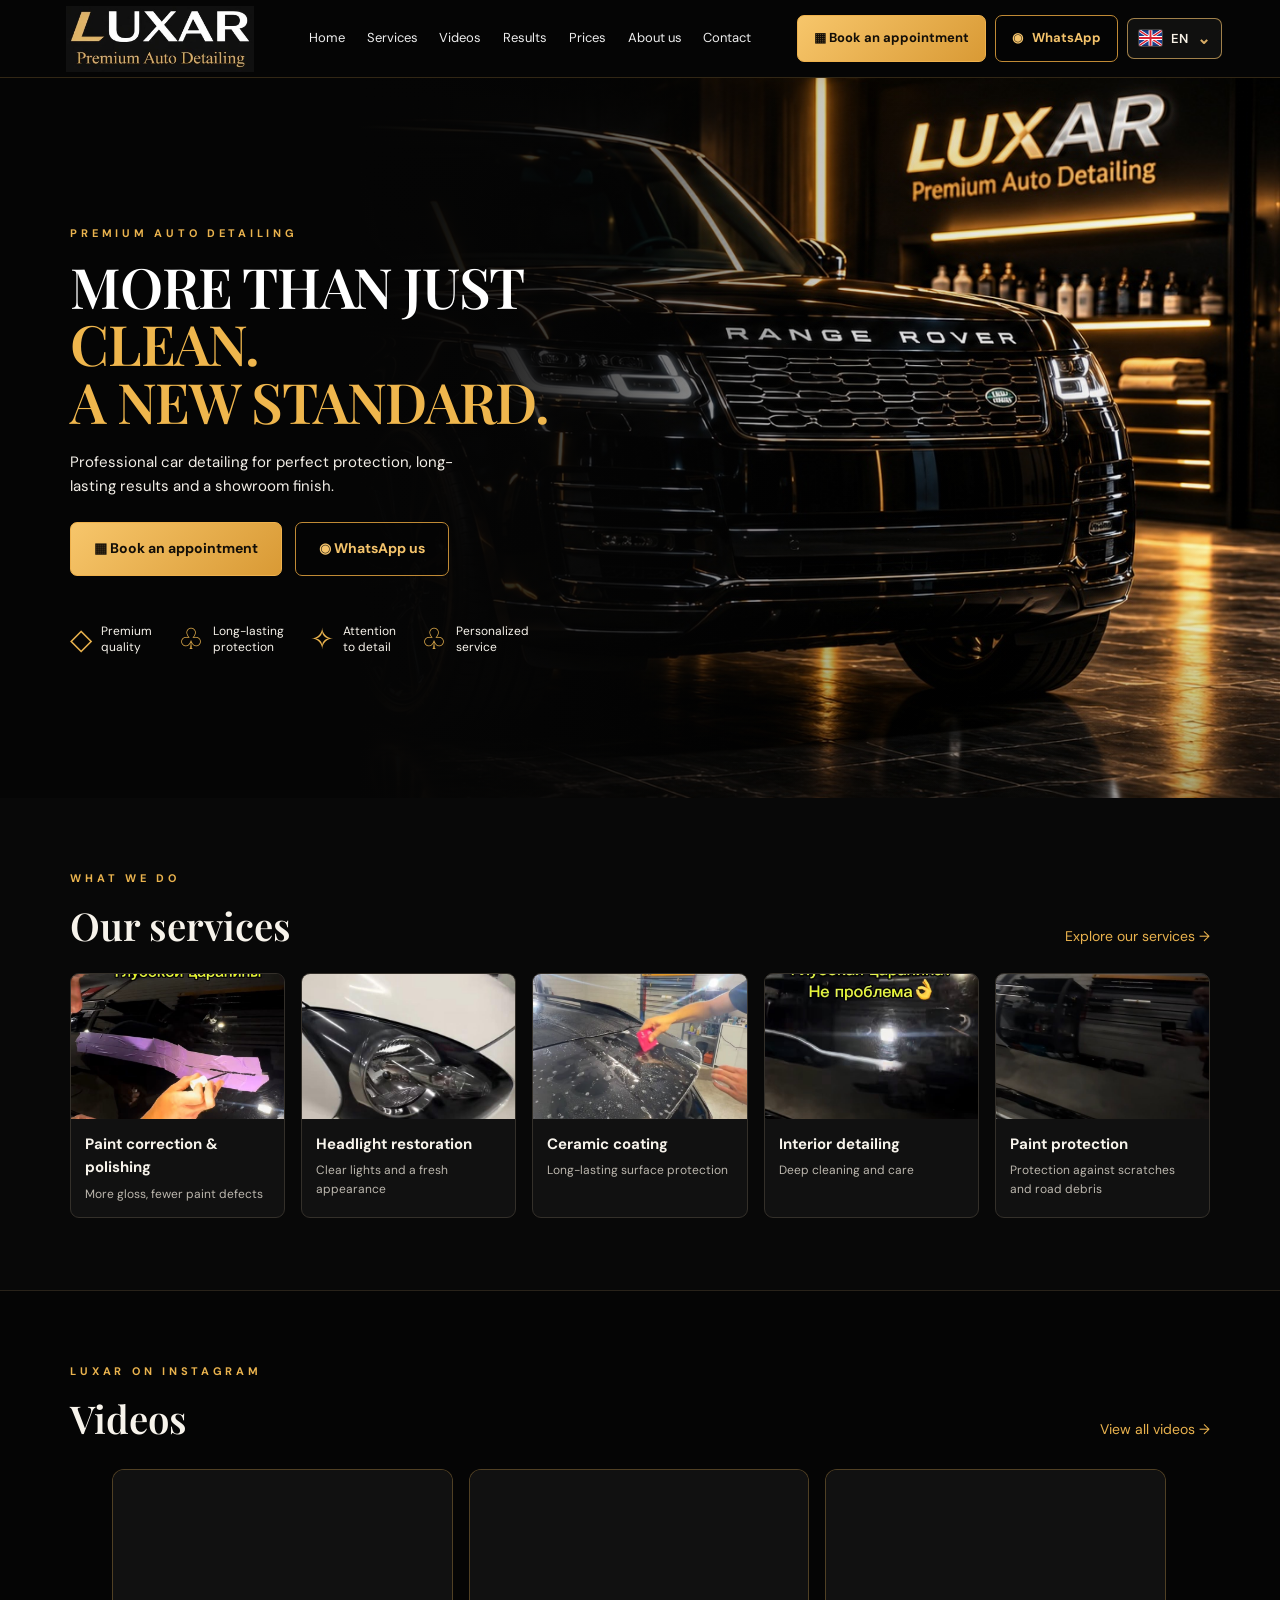
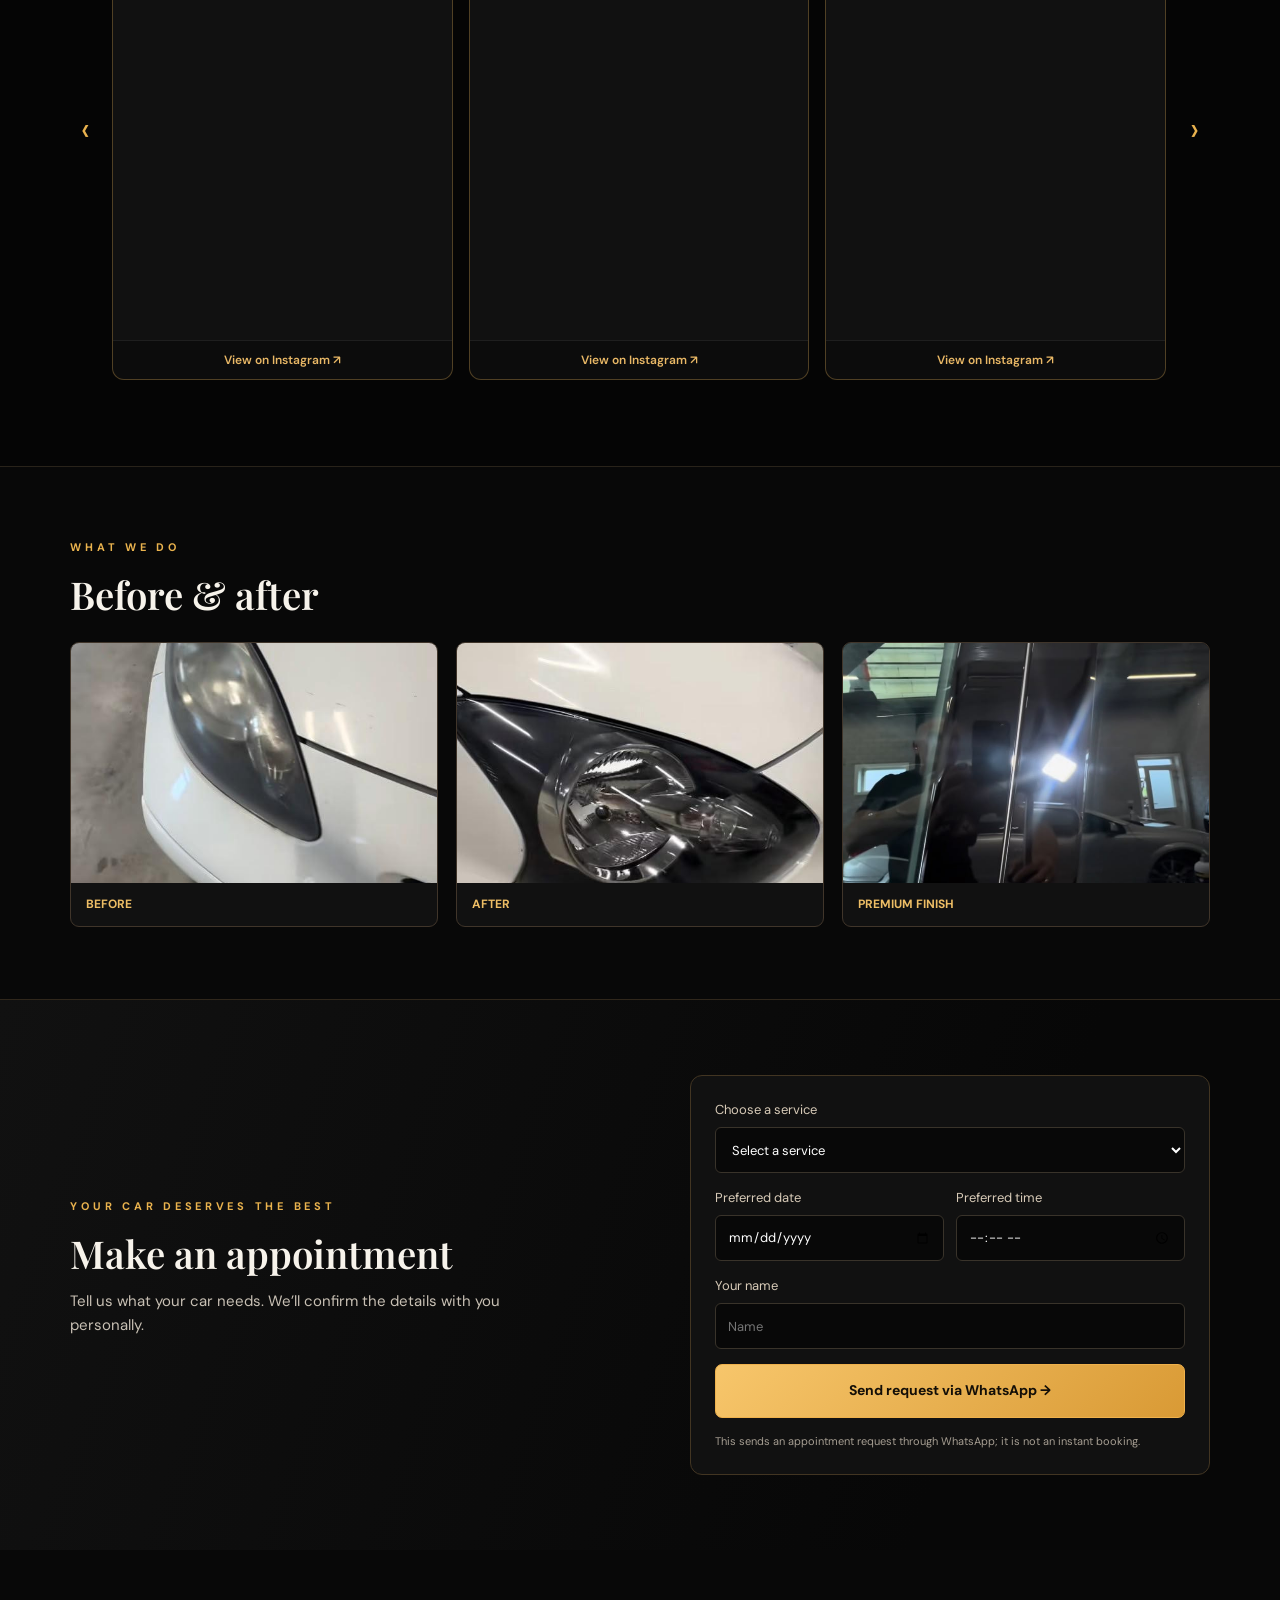
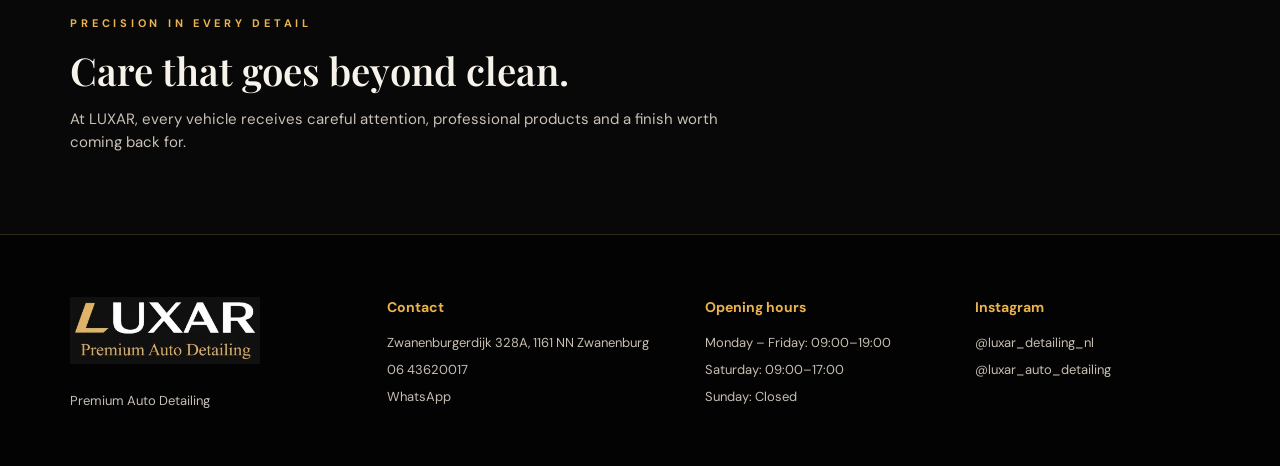
==== commit 6b9c31bc: "Add files via upload" ====
--- a/index.html
+++ b/index.html
@@ -7,7 +7,7 @@
 <title>LUXAR | Premium Auto Detailing</title>
 <link rel="preconnect" href="https://fonts.googleapis.com"><link rel="preconnect" href="https://fonts.gstatic.com" crossorigin>
 <link href="https://fonts.googleapis.com/css2?family=DM+Sans:wght@400;500;600;700&family=Playfair+Display:wght@500;600;700&display=swap" rel="stylesheet">
-<link rel="stylesheet" href="styles.css">
+<link rel="stylesheet" href="styles.css?v=20261105-premium3">
 </head>
 <body>
 <header class="header">
--- a/styles.css
+++ b/styles.css
@@ -181,3 +181,182 @@
   .tint-item{grid-template-columns:82px minmax(0,1fr) auto}
   .tint-item .car-mark{width:82px;flex-basis:82px;height:58px}
 }
+
+/* Final vehicle-card layout: full-width car image, readable label and price */
+.tint-grid{
+  display:grid !important;
+  grid-template-columns:repeat(3,minmax(0,1fr)) !important;
+  gap:14px !important;
+}
+.tint-item{
+  display:grid !important;
+  grid-template-columns:minmax(0,1fr) auto !important;
+  grid-template-rows:112px auto !important;
+  align-items:center !important;
+  gap:10px 12px !important;
+  min-width:0 !important;
+  min-height:0 !important;
+  padding:14px !important;
+  overflow:hidden !important;
+}
+.tint-item .car-mark{
+  grid-column:1 / -1 !important;
+  grid-row:1 !important;
+  display:flex !important;
+  width:100% !important;
+  height:112px !important;
+  min-width:0 !important;
+  flex:initial !important;
+  align-items:center !important;
+  justify-content:center !important;
+  overflow:hidden !important;
+  border:0 !important;
+  border-radius:7px !important;
+  background:linear-gradient(180deg,#181715,#090909) !important;
+}
+.tint-item .car-mark img{
+  width:100% !important;
+  height:100% !important;
+  object-fit:contain !important;
+  display:block !important;
+}
+.tint-item > div{
+  grid-column:1 !important;
+  grid-row:2 !important;
+  min-width:0 !important;
+  display:flex !important;
+  flex-direction:column !important;
+  gap:4px !important;
+  align-items:flex-start !important;
+}
+.tint-item b{
+  display:block !important;
+  max-width:100% !important;
+  white-space:normal !important;
+  overflow-wrap:normal !important;
+  word-break:normal !important;
+  writing-mode:horizontal-tb !important;
+  font-size:15px !important;
+  line-height:1.25 !important;
+}
+.tint-item small{
+  display:block !important;
+  white-space:normal !important;
+  overflow-wrap:normal !important;
+  word-break:normal !important;
+  writing-mode:horizontal-tb !important;
+  font-size:11px !important;
+  line-height:1.3 !important;
+}
+.tint-item > strong{
+  grid-column:2 !important;
+  grid-row:2 !important;
+  justify-self:end !important;
+  align-self:center !important;
+  margin:0 !important;
+  white-space:nowrap !important;
+  font-size:15px !important;
+}
+@media(max-width:1050px){
+  .tint-grid{grid-template-columns:repeat(2,minmax(0,1fr)) !important}
+}
+@media(max-width:620px){
+  .tint-grid{grid-template-columns:1fr !important}
+  .tint-item{grid-template-rows:130px auto !important}
+  .tint-item .car-mark{height:130px !important}
+}
+
+/* Definitive LUXAR tint catalogue layout — v20261105-premium3 */
+.price-layout{
+  grid-template-columns:minmax(0,1fr) minmax(0,1.22fr) !important;
+  align-items:start;
+}
+.price-side-grid{
+  display:grid !important;
+  grid-template-columns:repeat(2,minmax(0,1fr)) !important;
+  align-items:stretch;
+  gap:14px !important;
+}
+.price-side-grid .tint-card{
+  grid-column:1 / -1 !important;
+  width:100%;
+  min-width:0;
+}
+.tint-grid{
+  display:grid !important;
+  grid-template-columns:repeat(2,minmax(0,1fr)) !important;
+  gap:14px !important;
+}
+.tint-item{
+  display:grid !important;
+  grid-template-columns:minmax(0,1fr) auto !important;
+  grid-template-rows:105px auto !important;
+  gap:9px 10px !important;
+  align-items:center !important;
+  min-width:0 !important;
+  min-height:0 !important;
+  padding:13px !important;
+  overflow:hidden !important;
+}
+.tint-item .car-mark{
+  grid-column:1 / -1 !important;
+  grid-row:1 !important;
+  width:100% !important;
+  height:105px !important;
+  min-width:0 !important;
+  display:flex !important;
+  align-items:center !important;
+  justify-content:center !important;
+  flex:none !important;
+  overflow:hidden !important;
+  border:0 !important;
+  border-radius:7px !important;
+  background:linear-gradient(180deg,#181715,#090909) !important;
+}
+.tint-item .car-mark img{
+  display:block !important;
+  width:100% !important;
+  height:100% !important;
+  object-fit:contain !important;
+}
+.tint-item > div{
+  grid-column:1 !important;
+  grid-row:2 !important;
+  display:flex !important;
+  flex-direction:column !important;
+  align-items:flex-start !important;
+  min-width:0 !important;
+  width:auto !important;
+  gap:3px !important;
+}
+.tint-item b,.tint-item small{
+  writing-mode:horizontal-tb !important;
+  text-orientation:mixed !important;
+  word-break:normal !important;
+  overflow-wrap:normal !important;
+  white-space:normal !important;
+  width:auto !important;
+  max-width:100% !important;
+}
+.tint-item b{font-size:14px !important;line-height:1.25 !important}
+.tint-item small{font-size:11px !important;line-height:1.3 !important}
+.tint-item > strong{
+  grid-column:2 !important;
+  grid-row:2 !important;
+  justify-self:end !important;
+  align-self:center !important;
+  margin:0 !important;
+  white-space:nowrap !important;
+  font-size:14px !important;
+}
+@media(max-width:1100px){
+  .price-layout{grid-template-columns:1fr !important}
+  .price-side-grid{grid-template-columns:repeat(2,minmax(0,1fr)) !important}
+  .tint-grid{grid-template-columns:repeat(2,minmax(0,1fr)) !important}
+}
+@media(max-width:620px){
+  .price-side-grid{grid-template-columns:1fr !important}
+  .tint-grid{grid-template-columns:1fr !important}
+  .tint-item{grid-template-rows:125px auto !important}
+  .tint-item .car-mark{height:125px !important}
+}
